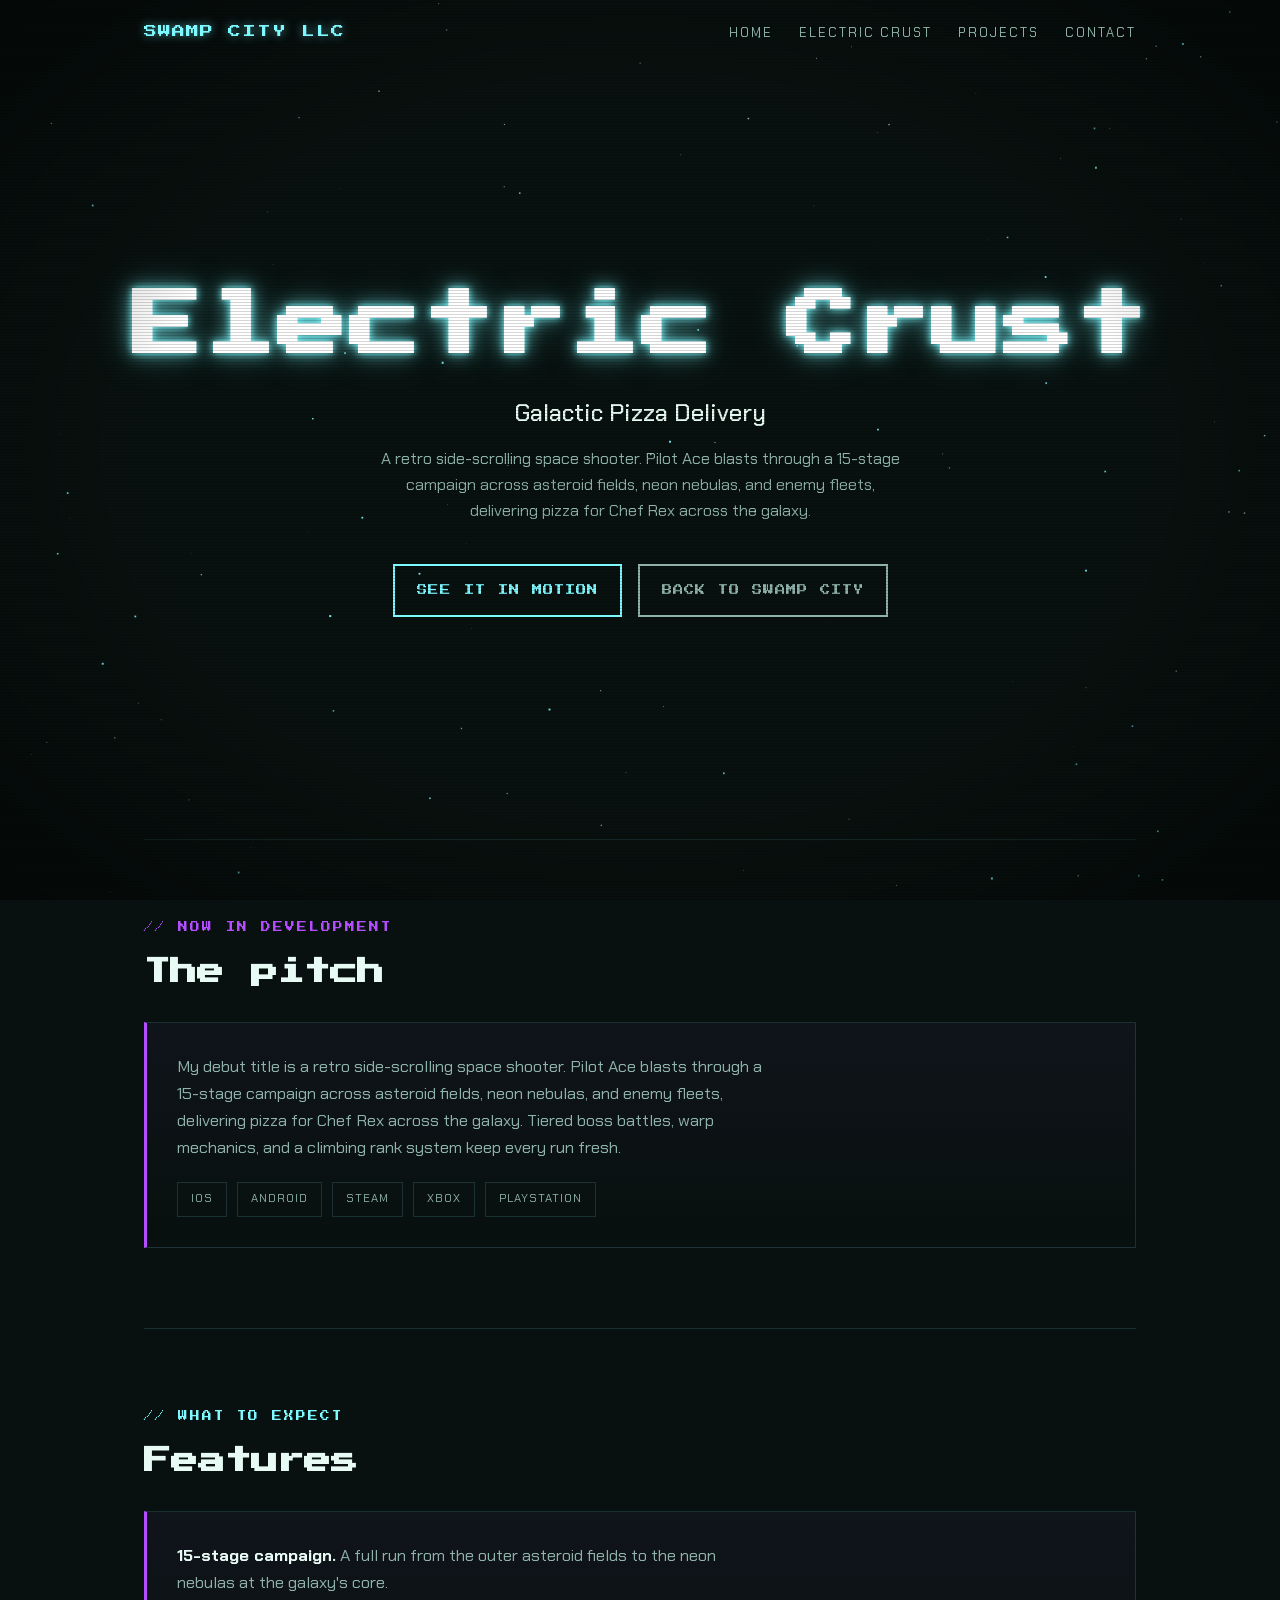
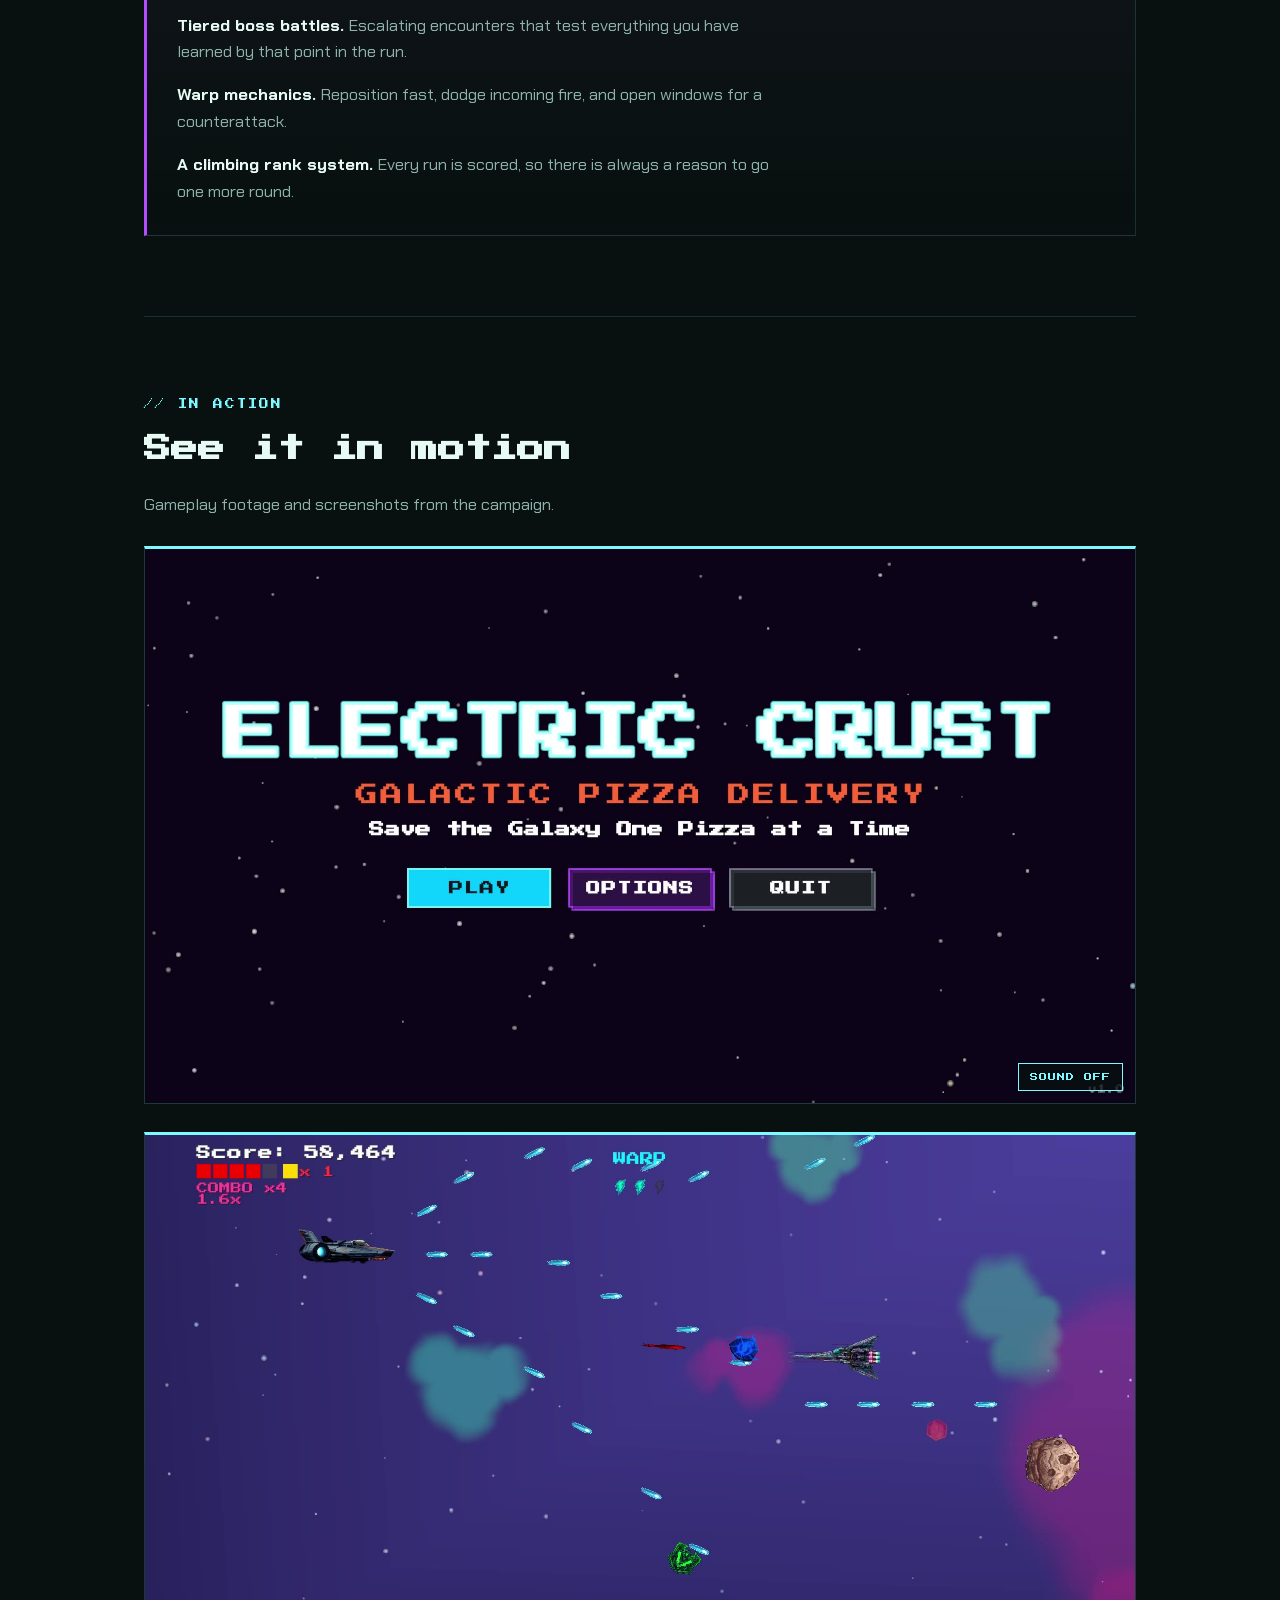
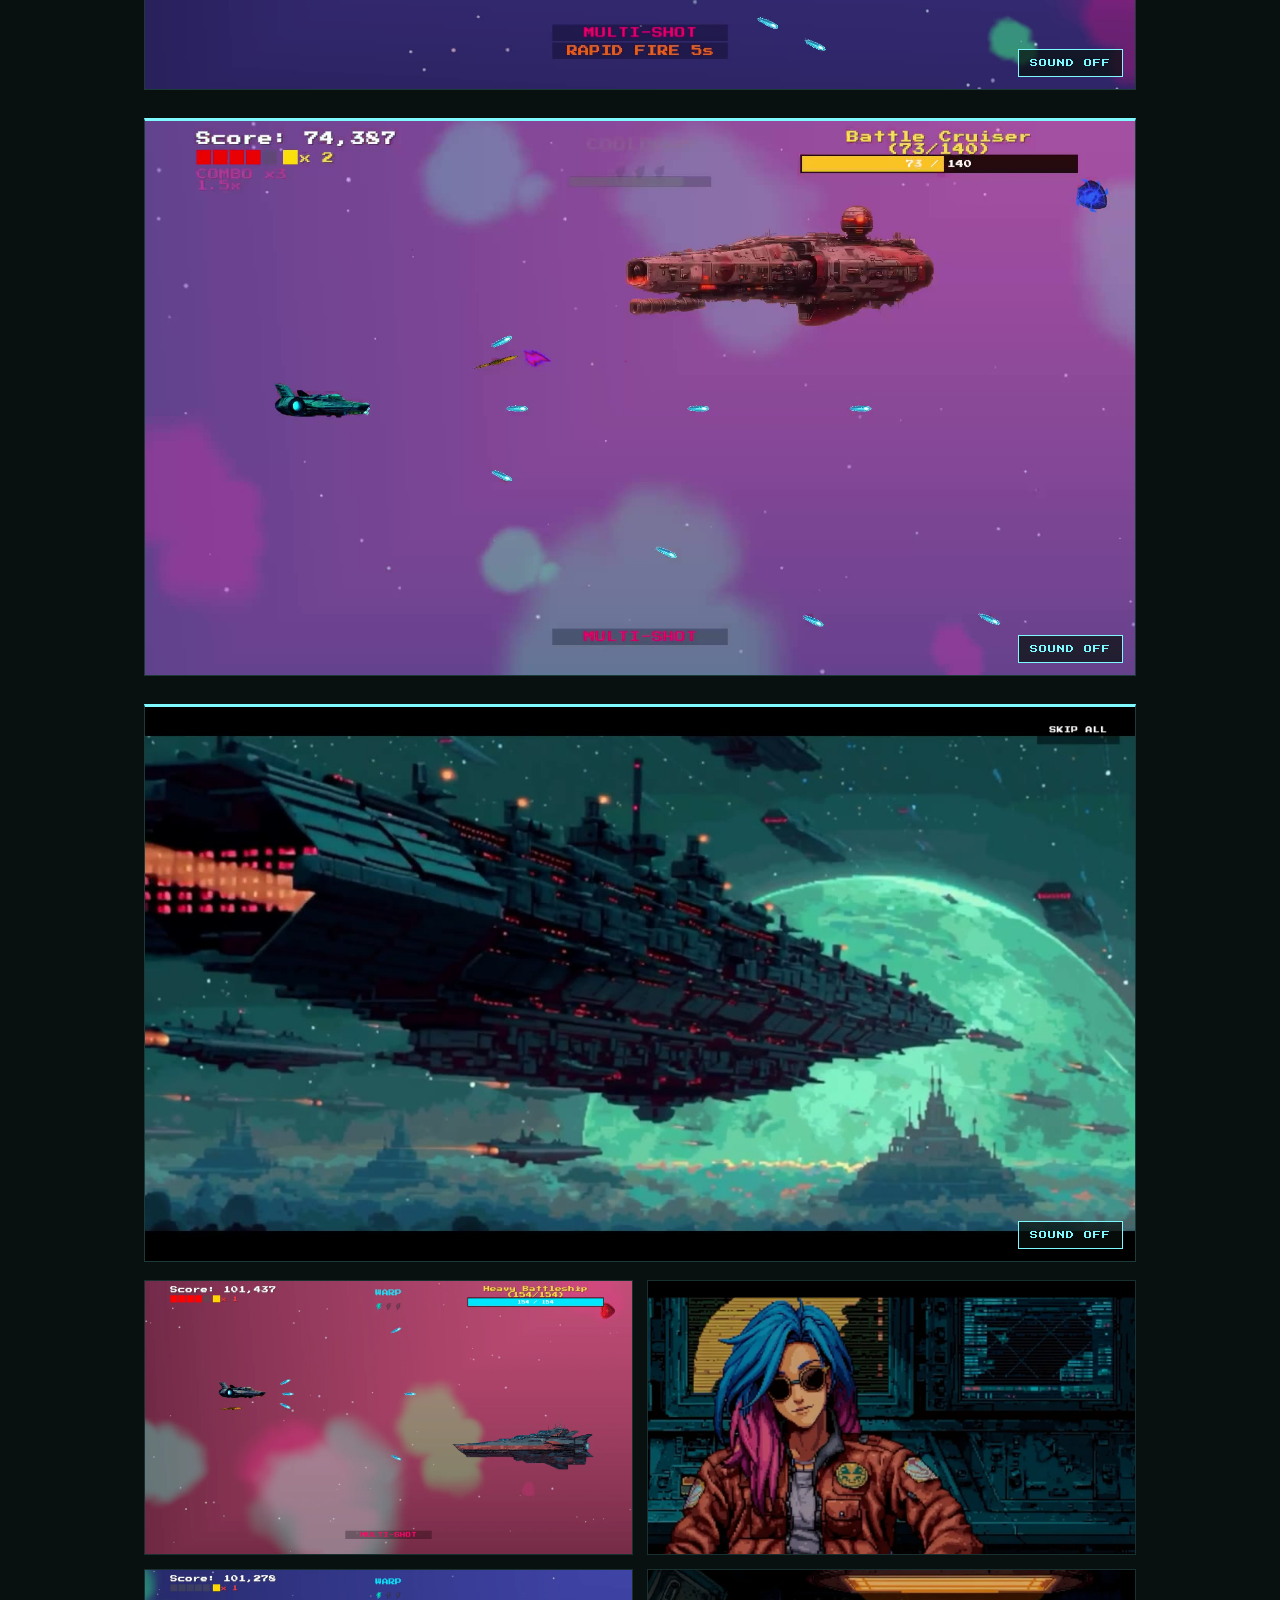
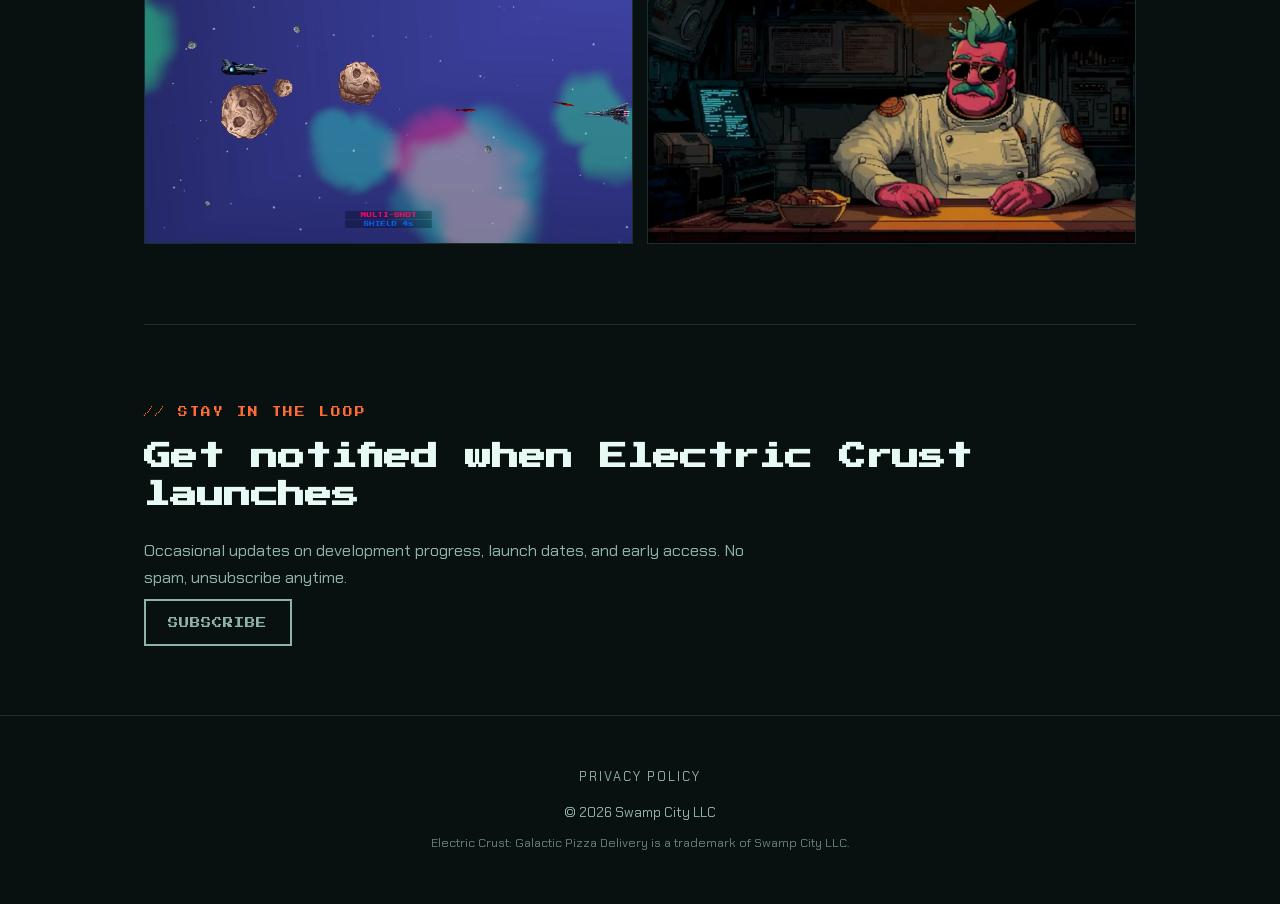
==== electric-crust/index.html @ 61b1f9a0 "Rename The Boom Bang, fix asset caching, and update Blood Moon status to in progress - Add Cache-Con" ====
<!DOCTYPE html>
<html lang="en">
<head>
  <meta charset="UTF-8" />
  <meta name="viewport" content="width=device-width, initial-scale=1" />

  <!-- Primary meta -->
  <title>Electric Crust: Galactic Pizza Delivery | Swamp City</title>
  <meta name="description" content="Electric Crust: Galactic Pizza Delivery is Swamp City's debut title, a retro side-scrolling space shooter where Pilot Ace delivers pizza for Chef Rex across a 15-stage galactic campaign. Coming to mobile, PC, and console." />
  <meta name="author" content="Swamp City LLC" />
  <meta name="theme-color" content="#0a1614" />
  <link rel="canonical" href="https://swampcityrecs.com/electric-crust/" />

  <!-- Open Graph -->
  <meta property="og:type" content="website" />
  <meta property="og:site_name" content="Swamp City" />
  <meta property="og:title" content="Electric Crust: Galactic Pizza Delivery" />
  <meta property="og:description" content="A retro side-scrolling space shooter. Pilot Ace delivers pizza for Chef Rex across a 15-stage galactic campaign, asteroid fields, neon nebulas, and enemy fleets." />
  <meta property="og:url" content="https://swampcityrecs.com/electric-crust/" />
  <meta property="og:locale" content="en_US" />
  <meta property="og:image" content="https://swampcityrecs.com/og-image.jpg" />
  <meta property="og:image:width" content="1200" />
  <meta property="og:image:height" content="630" />
  <meta property="og:image:alt" content="Electric Crust: Galactic Pizza Delivery key art" />

  <!-- Twitter -->
  <meta name="twitter:card" content="summary_large_image" />
  <meta name="twitter:title" content="Electric Crust: Galactic Pizza Delivery" />
  <meta name="twitter:description" content="A retro side-scrolling space shooter. Pilot Ace delivers pizza for Chef Rex across a 15-stage galactic campaign." />
  <meta name="twitter:image" content="https://swampcityrecs.com/og-image.jpg" />

  <link rel="stylesheet" href="/assets/style.css?v=2" />
</head>
<body>
  <canvas id="stars"></canvas>

  <nav>
    <a class="brand" href="/">SWAMP CITY LLC</a>
    <button id="menuBtn" class="menu-btn" type="button" aria-label="Menu" aria-expanded="false" aria-controls="navLinks">MENU</button>
    <div id="navLinks" class="nav-links">
      <a href="/">Home</a>
      <a href="/electric-crust/">Electric Crust</a>
      <a href="/projects/">Projects</a>
      <a href="/#contact">Contact</a>
    </div>
  </nav>

  <header class="hero">
    <h1 class="marquee">Electric Crust</h1>
    <p class="tagline">Galactic Pizza Delivery</p>
    <p class="sub">A retro side-scrolling space shooter. Pilot Ace blasts through a 15-stage campaign across asteroid fields, neon nebulas, and enemy fleets, delivering pizza for Chef Rex across the galaxy.</p>
    <div class="cta-row">
      <a class="btn" href="#media">See it in motion</a>
      <a class="btn ghost" href="/">Back to Swamp City</a>
    </div>
  </header>

  <main class="wrap">

    <section id="pitch" class="reveal">
      <p class="eyebrow purple">// Now in development</p>
      <h2>The pitch</h2>
      <div class="game">
        <p>My debut title is a retro side-scrolling space shooter. Pilot Ace blasts through a 15-stage campaign across asteroid fields, neon nebulas, and enemy fleets, delivering pizza for Chef Rex across the galaxy. Tiered boss battles, warp mechanics, and a climbing rank system keep every run fresh.</p>
        <div class="platforms">
          <span class="chip">iOS</span>
          <span class="chip">Android</span>
          <span class="chip">Steam</span>
          <span class="chip">Xbox</span>
          <span class="chip">PlayStation</span>
        </div>
      </div>
    </section>

    <section id="features" class="reveal">
      <p class="eyebrow cyan">// What to expect</p>
      <h2>Features</h2>
      <div class="game">
        <p><strong style="color:var(--ink)">15-stage campaign.</strong> A full run from the outer asteroid fields to the neon nebulas at the galaxy's core.</p>
        <p><strong style="color:var(--ink)">Tiered boss battles.</strong> Escalating encounters that test everything you have learned by that point in the run.</p>
        <p><strong style="color:var(--ink)">Warp mechanics.</strong> Reposition fast, dodge incoming fire, and open windows for a counterattack.</p>
        <p><strong style="color:var(--ink)">A climbing rank system.</strong> Every run is scored, so there is always a reason to go one more round.</p>
      </div>
    </section>

    <section id="media" class="reveal">
      <p class="eyebrow cyan">// In action</p>
      <h2>See it in motion</h2>
      <p>Gameplay footage and screenshots from the campaign.</p>

      <!-- FEATURED VIDEOS -->
      <div class="video-frame">
        <video class="reel" muted loop playsinline preload="none" poster="/media/MainMenu-poster.jpg">
          <source src="/media/MainMenu.mp4" type="video/mp4" />
        </video>
        <button class="sound-toggle" type="button" aria-label="Turn sound on">Sound off</button>
      </div>

      <div class="video-frame">
        <video class="reel" muted loop playsinline preload="none" poster="/media/gameplay-poster.jpg">
          <source src="/media/gameplay.mp4" type="video/mp4" />
        </video>
        <button class="sound-toggle" type="button" aria-label="Turn sound on">Sound off</button>
      </div>

      <div class="video-frame">
        <video class="reel" muted loop playsinline preload="none" poster="/media/BossBattle-poster.jpg">
          <source src="/media/BossBattle.mp4" type="video/mp4" />
        </video>
        <button class="sound-toggle" type="button" aria-label="Turn sound on">Sound off</button>
      </div>

      <div class="video-frame">
        <video class="reel" muted loop playsinline preload="none" poster="/media/BaddiesCinematic-poster.jpg">
          <source src="/media/BaddiesCinematic.mp4" type="video/mp4" />
        </video>
        <button class="sound-toggle" type="button" aria-label="Turn sound on">Sound off</button>
      </div>

      <!-- STILLS -->
      <div class="stills">
        <img src="/media/shot-1.webp" alt="Ace's fighter facing the Scout Destroyer boss, its health bar across the top, amid heart pickups in a magenta sector" loading="lazy" />
        <img src="/media/shot-2.webp" alt="Ace, the pilot, in the cockpit with blue-and-magenta hair and aviator shades" loading="lazy" />
        <img src="/media/shot-3.webp" alt="Mid-combat with a x5 combo, dodging enemy ships and grabbing heal pickups in a purple sector" loading="lazy" />
        <img src="/media/shot-4.webp" alt="Chef Rex in his galley in a chef's coat, with shades and a teal mohawk" loading="lazy" />
      </div>
    </section>

    <section id="notify" class="reveal">
      <p class="eyebrow orange">// Stay in the loop</p>
      <h2>Get notified when Electric Crust launches</h2>
      <p>Occasional updates on development progress, launch dates, and early access. No spam, unsubscribe anytime.</p>
      <p style="margin-top:18px"><a class="btn ghost" href="https://electriccrust.beehiiv.com" target="_blank" rel="noopener noreferrer" aria-label="Subscribe to the Electric Crust newsletter">Subscribe</a></p>
    </section>

  </main>

  <footer>
    <div><a class="foot-link" href="/privacy/" target="_blank" rel="noopener noreferrer">Privacy Policy</a></div>
    <div style="margin-top:14px">© 2026 Swamp City LLC</div>
    <div class="tm">Electric Crust: Galactic Pizza Delivery is a trademark of Swamp City LLC.</div>
  </footer>

  <script src="/assets/site.js?v=2"></script>
</body>
</html>
---- assets/style.css ----
/* Self-hosted fonts — no third-party CDN, no external requests.
       Press Start 2P & Chakra Petch are SIL Open Font License (self-hosting permitted). */
    @font-face {
      font-family: "Press Start 2P";
      font-style: normal; font-weight: 400; font-display: swap;
      src: url("/assets/fonts/press-start-2p-400.woff2") format("woff2");
    }
    @font-face {
      font-family: "Chakra Petch";
      font-style: normal; font-weight: 400; font-display: swap;
      src: url("/assets/fonts/chakra-petch-400.woff2") format("woff2");
    }
    @font-face {
      font-family: "Chakra Petch";
      font-style: normal; font-weight: 500; font-display: swap;
      src: url("/assets/fonts/chakra-petch-500.woff2") format("woff2");
    }
    @font-face {
      font-family: "Chakra Petch";
      font-style: normal; font-weight: 700; font-display: swap;
      src: url("/assets/fonts/chakra-petch-700.woff2") format("woff2");
    }

    :root {
      --bg:        #08110f;
      --bg-2:      #0c1a17;
      --ink:       #e7fbf4;
      --ink-dim:   #8fb3aa;
      --cyan:      #7df9ff; /* Tier 1 */
      --purple:    #b44dff; /* Tier 2 */
      --orange:    #ff6b35; /* Tier 3 */
      --line:      rgba(125, 249, 255, 0.14);
      --display:   "Press Start 2P", monospace;
      --body:      "Chakra Petch", system-ui, sans-serif;
    }

    * { box-sizing: border-box; margin: 0; padding: 0; }

    html { scroll-behavior: smooth; }

    body {
      font-family: var(--body);
      background: var(--bg);
      color: var(--ink);
      line-height: 1.6;
      overflow-x: hidden;
      position: relative;
    }

    /* Drifting starfield (space-shooter motion) */
    #stars { position: fixed; inset: 0; z-index: 0; pointer-events: none; }

    /* CRT scanlines + vignette overlay */
    body::after {
      content: "";
      position: fixed; inset: 0; z-index: 2; pointer-events: none;
      background:
        repeating-linear-gradient(0deg, rgba(0,0,0,0.16) 0 1px, transparent 1px 3px),
        radial-gradient(ellipse at center, transparent 55%, rgba(0,0,0,0.55) 100%);
      mix-blend-mode: multiply;
    }

    .wrap { position: relative; z-index: 1; max-width: 1040px; margin: 0 auto; padding: 0 24px; }

    /* ---------- NAV ---------- */
    nav {
      position: relative; z-index: 3;
      display: flex; justify-content: space-between; align-items: center;
      padding: 22px 24px; max-width: 1040px; margin: 0 auto;
    }
    .brand {
      font-family: var(--display); font-size: 13px; letter-spacing: 1px;
      color: var(--cyan); text-decoration: none;
      text-shadow: 0 0 10px rgba(125,249,255,0.6);
    }
    .nav-links { display: flex; gap: 26px; }
    .nav-links a {
      color: var(--ink-dim); text-decoration: none; font-size: 0.82rem;
      text-transform: uppercase; letter-spacing: 2px; transition: color .2s;
    }
    .nav-links a:hover { color: var(--cyan); }

    /* ---------- MOBILE MENU ---------- */
    .menu-btn {
      display: none;
      background: transparent; border: 1px solid var(--line); color: var(--ink);
      font-family: var(--display); font-size: 0.62rem; letter-spacing: 1px;
      padding: 9px 13px; cursor: pointer; text-transform: uppercase;
    }
    .menu-btn:hover { border-color: var(--cyan); color: var(--cyan); }
    @media (max-width: 640px) {
      .menu-btn { display: inline-block; }
      .nav-links {
        display: none; position: absolute; right: 24px; top: 66px; z-index: 20;
        flex-direction: column; gap: 0; min-width: 190px;
        background: var(--bg-2); border: 1px solid var(--line);
        box-shadow: 0 14px 34px rgba(0,0,0,0.45); padding: 8px;
      }
      .nav-links.open { display: flex; }
      .nav-links a { padding: 12px 10px; }
      .nav-links a + a { border-top: 1px solid var(--line); }
    }

    /* ---------- HERO ---------- */
    header.hero {
      min-height: 86vh; display: flex; flex-direction: column;
      justify-content: center; align-items: center; text-align: center;
      padding: 60px 24px;
    }
    .marquee {
      font-family: var(--display);
      font-size: clamp(1.6rem, 7vw, 4.4rem);
      line-height: 1.15; letter-spacing: 2px; color: #fff;
      text-shadow:
        0 0 7px var(--cyan), 0 0 18px rgba(125,249,255,0.7),
        0 0 38px rgba(125,249,255,0.35);
      animation: flicker 6s infinite;
    }
    @keyframes flicker {
      0%, 92%, 100% { opacity: 1; }
      93% { opacity: .72; } 94% { opacity: 1; } 96% { opacity: .85; }
    }
    .tagline {
      margin-top: 26px; font-size: clamp(1rem, 2.4vw, 1.5rem);
      color: var(--ink); max-width: 34ch; font-weight: 500;
    }
    .sub {
      margin-top: 14px; color: var(--ink-dim); max-width: 52ch;
      font-size: 1.02rem;
    }
    .cta-row { margin-top: 40px; display: flex; gap: 16px; flex-wrap: wrap; justify-content: center; }
    .btn {
      font-family: var(--display); font-size: 0.66rem; letter-spacing: 1px;
      padding: 16px 22px; text-decoration: none; text-transform: uppercase;
      border: 2px solid var(--cyan); color: var(--cyan); background: transparent;
      transition: all .2s; box-shadow: inset 0 0 0 rgba(125,249,255,0);
    }
    .btn:hover { background: var(--cyan); color: var(--bg); box-shadow: 0 0 24px rgba(125,249,255,0.55); }
    .btn.ghost { border-color: var(--ink-dim); color: var(--ink-dim); }
    .btn.ghost:hover { border-color: var(--ink); color: var(--ink); background: transparent; box-shadow: none; }

    /* ---------- SECTIONS ---------- */
    section { padding: 80px 0; border-top: 1px solid var(--line); }
    .eyebrow {
      font-family: var(--display); font-size: 0.62rem; letter-spacing: 2px;
      text-transform: uppercase; margin-bottom: 18px;
    }
    .eyebrow.cyan   { color: var(--cyan); }
    .eyebrow.purple { color: var(--purple); }
    .eyebrow.orange { color: var(--orange); }
    h2 { font-family: var(--display); font-size: clamp(1.1rem, 3.2vw, 1.7rem); line-height: 1.4; margin-bottom: 22px; }
    section p { color: var(--ink-dim); max-width: 60ch; font-size: 1.05rem; }
    section p + p { margin-top: 16px; }

    .game {
      margin-top: 30px; padding: 30px; border: 1px solid var(--line);
      border-left: 3px solid var(--purple);
      background: linear-gradient(180deg, rgba(180,77,255,0.05), transparent);
    }
    .platforms { margin-top: 22px; display: flex; gap: 10px; flex-wrap: wrap; }
    .chip {
      font-size: 0.72rem; letter-spacing: 1px; text-transform: uppercase;
      padding: 7px 13px; border: 1px solid var(--line); color: var(--ink-dim);
    }

    /* ---------- MEDIA / IN ACTION ---------- */
    .video-frame {
      margin-top: 28px; position: relative; aspect-ratio: 16 / 9;
      border: 1px solid var(--line); border-top: 3px solid var(--cyan);
      background: var(--bg-2); overflow: hidden;
    }
    .video-frame video, .video-frame iframe { width: 100%; height: 100%; display: block; border: 0; object-fit: cover; }
    .sound-toggle {
      position: absolute; bottom: 12px; right: 12px; z-index: 3;
      font-family: var(--display); font-size: 0.5rem; letter-spacing: 1px;
      text-transform: uppercase; padding: 9px 11px; cursor: pointer;
      color: var(--cyan); background: rgba(8,17,15,0.72); border: 1px solid var(--cyan);
      transition: background .15s, color .15s, border-color .15s;
    }
    .sound-toggle:hover { background: var(--cyan); color: var(--bg); }
    .sound-toggle.on { color: var(--orange); border-color: var(--orange); }
    .sound-toggle.on:hover { background: var(--orange); color: var(--bg); }

    .stills {
      margin-top: 18px; display: grid; gap: 14px;
      grid-template-columns: repeat(2, 1fr);
    }
    @media (max-width: 640px) { .stills { grid-template-columns: 1fr; } }
    .stills img {
      width: 100%; aspect-ratio: 16 / 9; object-fit: cover; display: block;
      border: 1px solid var(--line);
    }

    /* Placeholder tile shown until real media is dropped in */
    .placeholder {
      display: flex; align-items: center; justify-content: center; text-align: center;
      width: 100%; height: 100%; aspect-ratio: 16 / 9;
      color: var(--ink-dim); font-family: var(--display); font-size: 0.6rem;
      letter-spacing: 1px; line-height: 1.8; padding: 16px;
      background:
        repeating-linear-gradient(45deg, rgba(125,249,255,0.04) 0 12px, transparent 12px 24px);
      border: 1px dashed var(--line);
    }

    /* ---------- CONTACT ---------- */
    .contact-grid { display: grid; grid-template-columns: 1fr 1fr; gap: 30px; margin-top: 24px; }
    @media (max-width: 640px) { .contact-grid { grid-template-columns: 1fr; } }
    .mail {
      font-family: var(--display); font-size: 0.8rem; color: var(--orange);
      text-decoration: none; text-shadow: 0 0 12px rgba(255,107,53,0.5);
      word-break: break-all;
    }
    .mail:hover { text-decoration: underline; }

    /* ---------- FOOTER ---------- */
    footer {
      padding: 50px 24px; text-align: center; border-top: 1px solid var(--line);
      color: var(--ink-dim); font-size: 0.85rem;
    }
    footer .tm { margin-top: 10px; font-size: 0.78rem; opacity: 0.7; }
    .foot-link {
      color: var(--ink-dim); text-decoration: none;
      text-transform: uppercase; letter-spacing: 2px; font-size: 0.8rem;
      transition: color .2s;
    }
    .foot-link:hover { color: var(--cyan); }

    /* ---------- reveal on scroll ---------- */
    .reveal { opacity: 0; transform: translateY(24px); transition: opacity .7s, transform .7s; }
    .reveal.in { opacity: 1; transform: none; }
    @media (prefers-reduced-motion: reduce) {
      .reveal { opacity: 1; transform: none; transition: none; }
      .marquee { animation: none; }
      #stars { display: none; }
      html { scroll-behavior: auto; }
    }
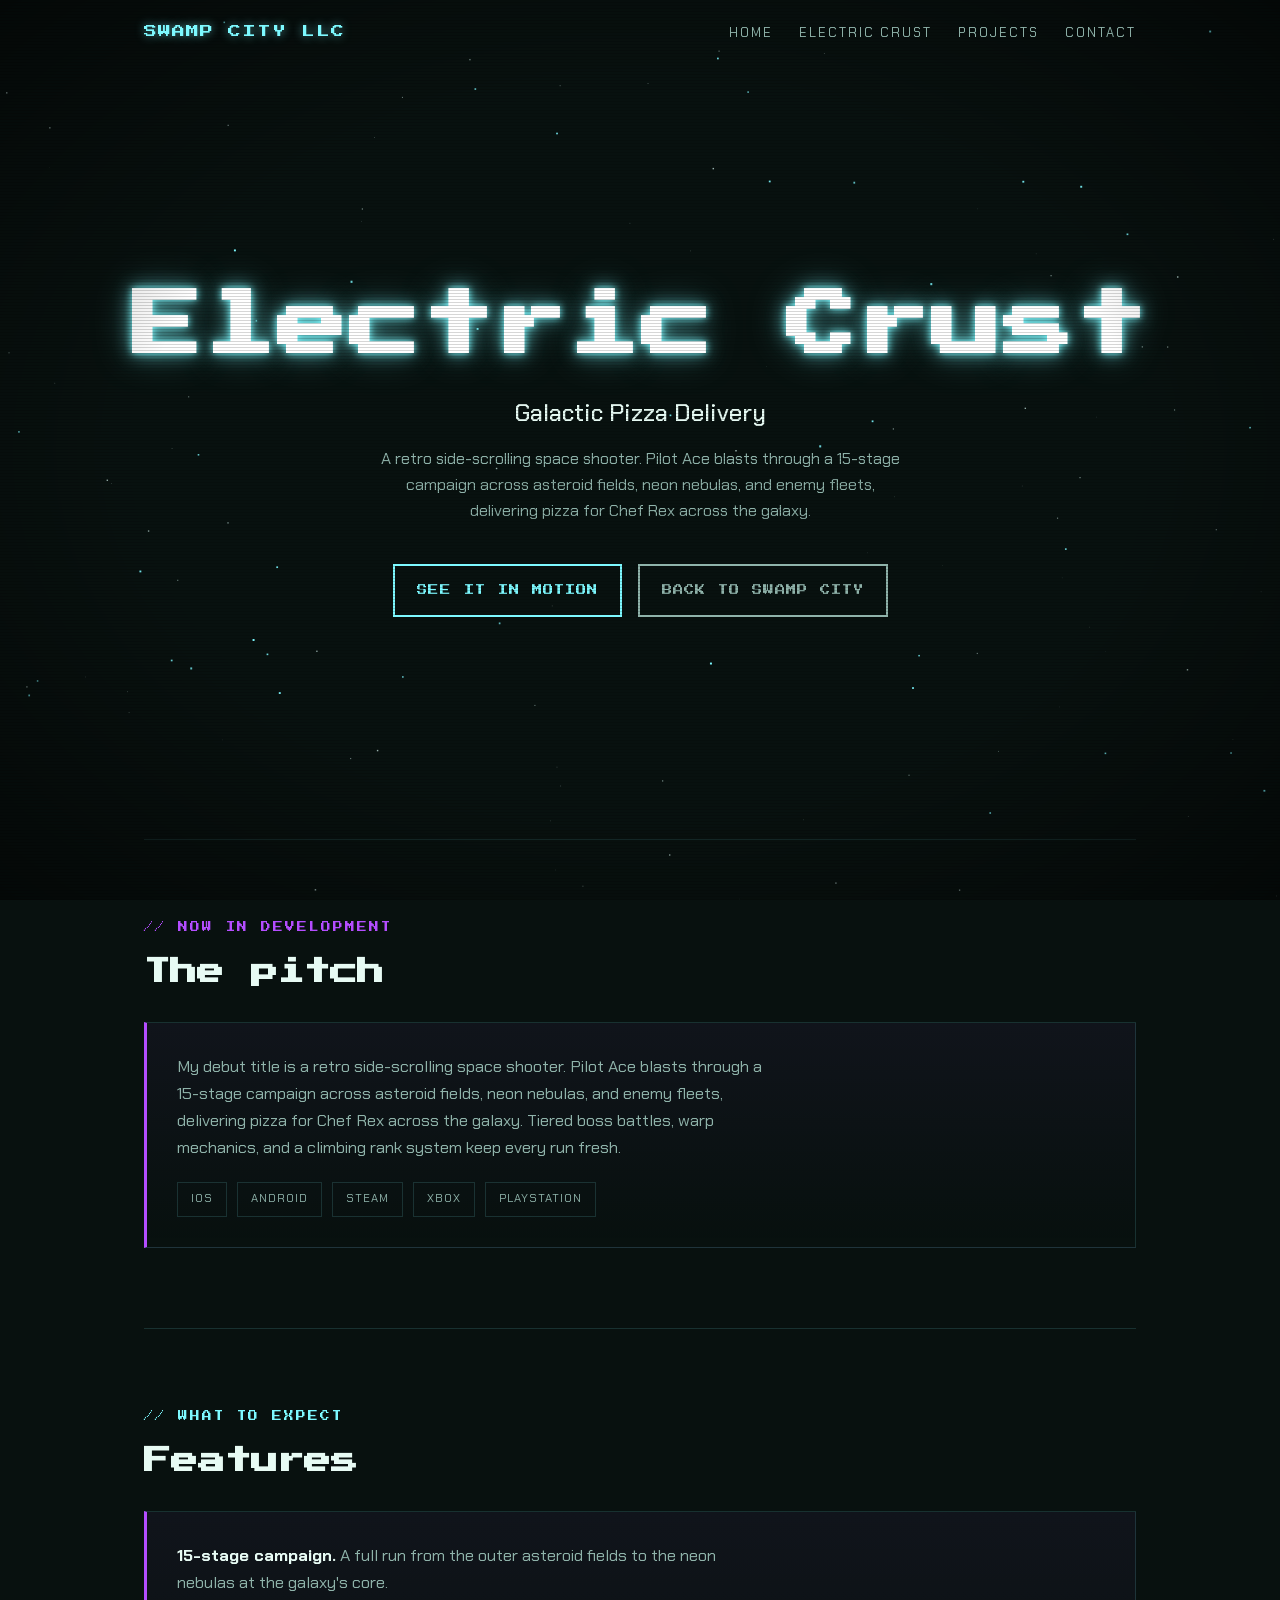
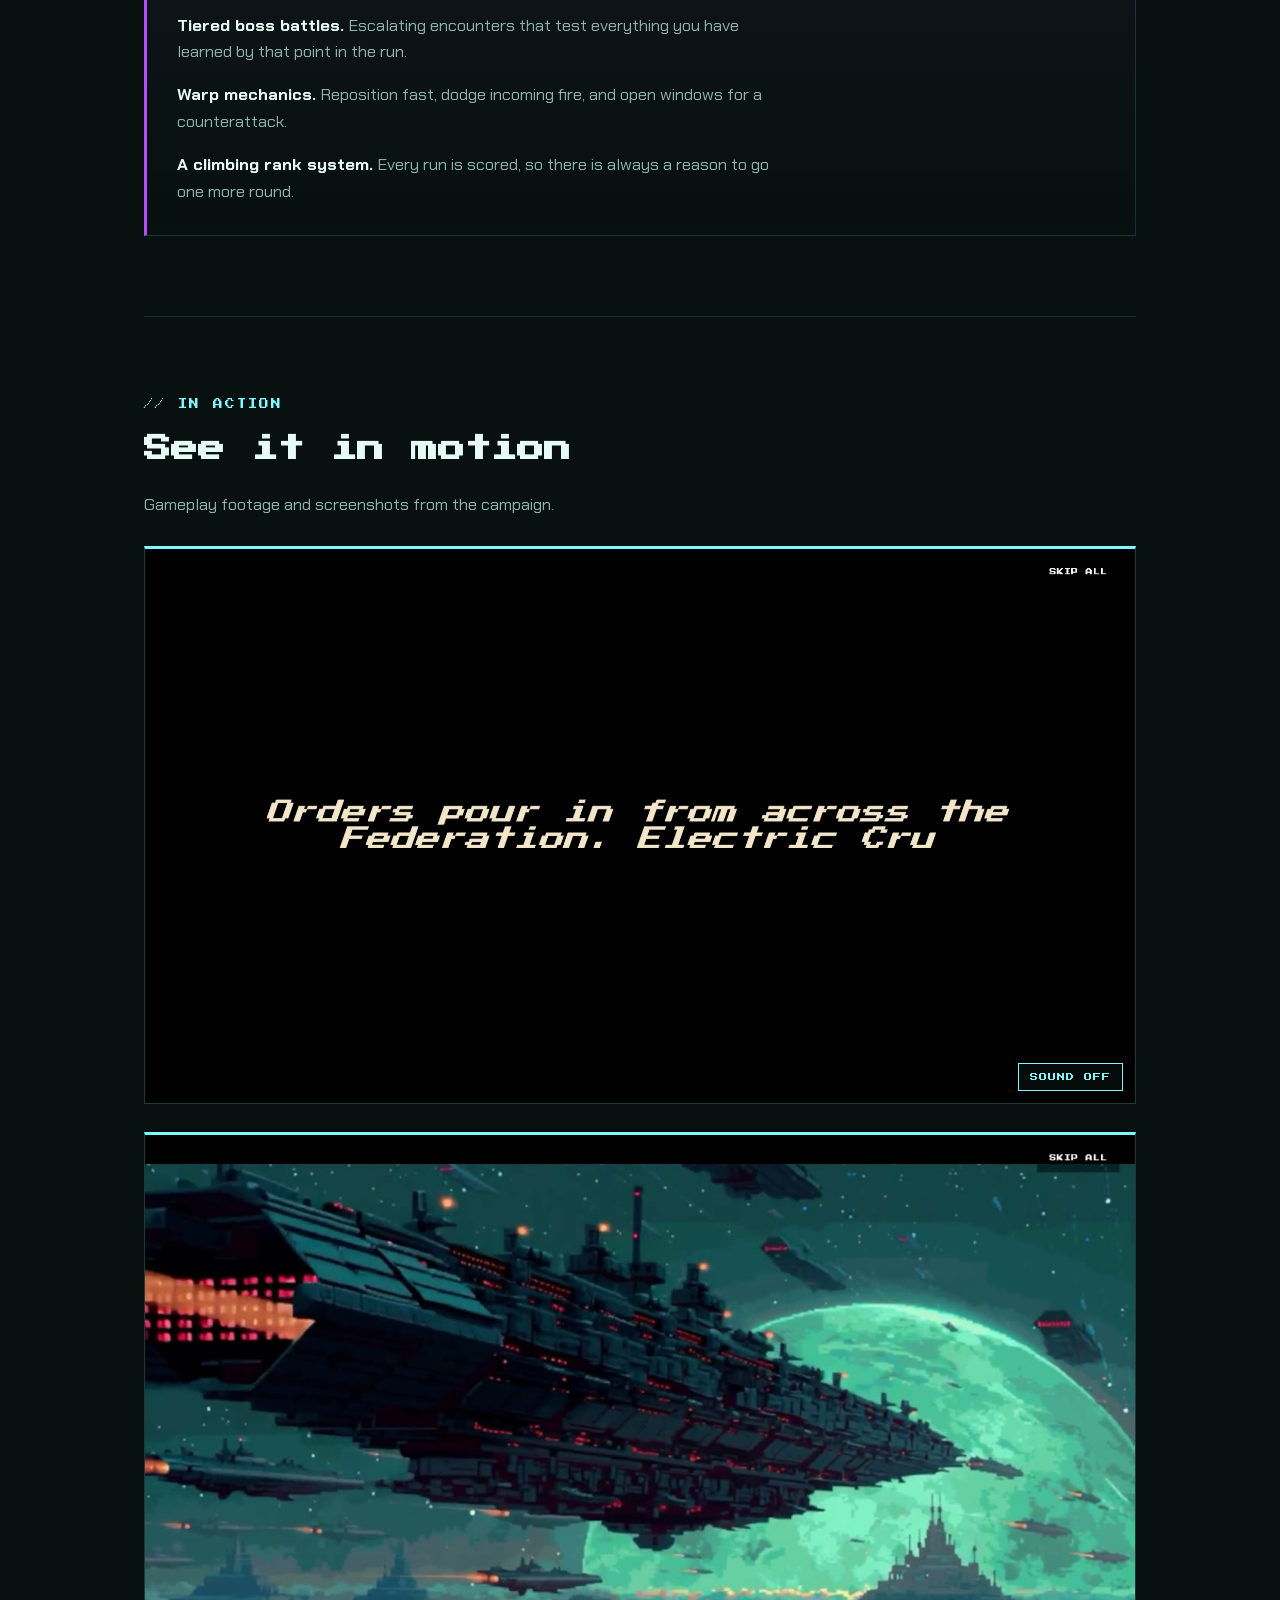
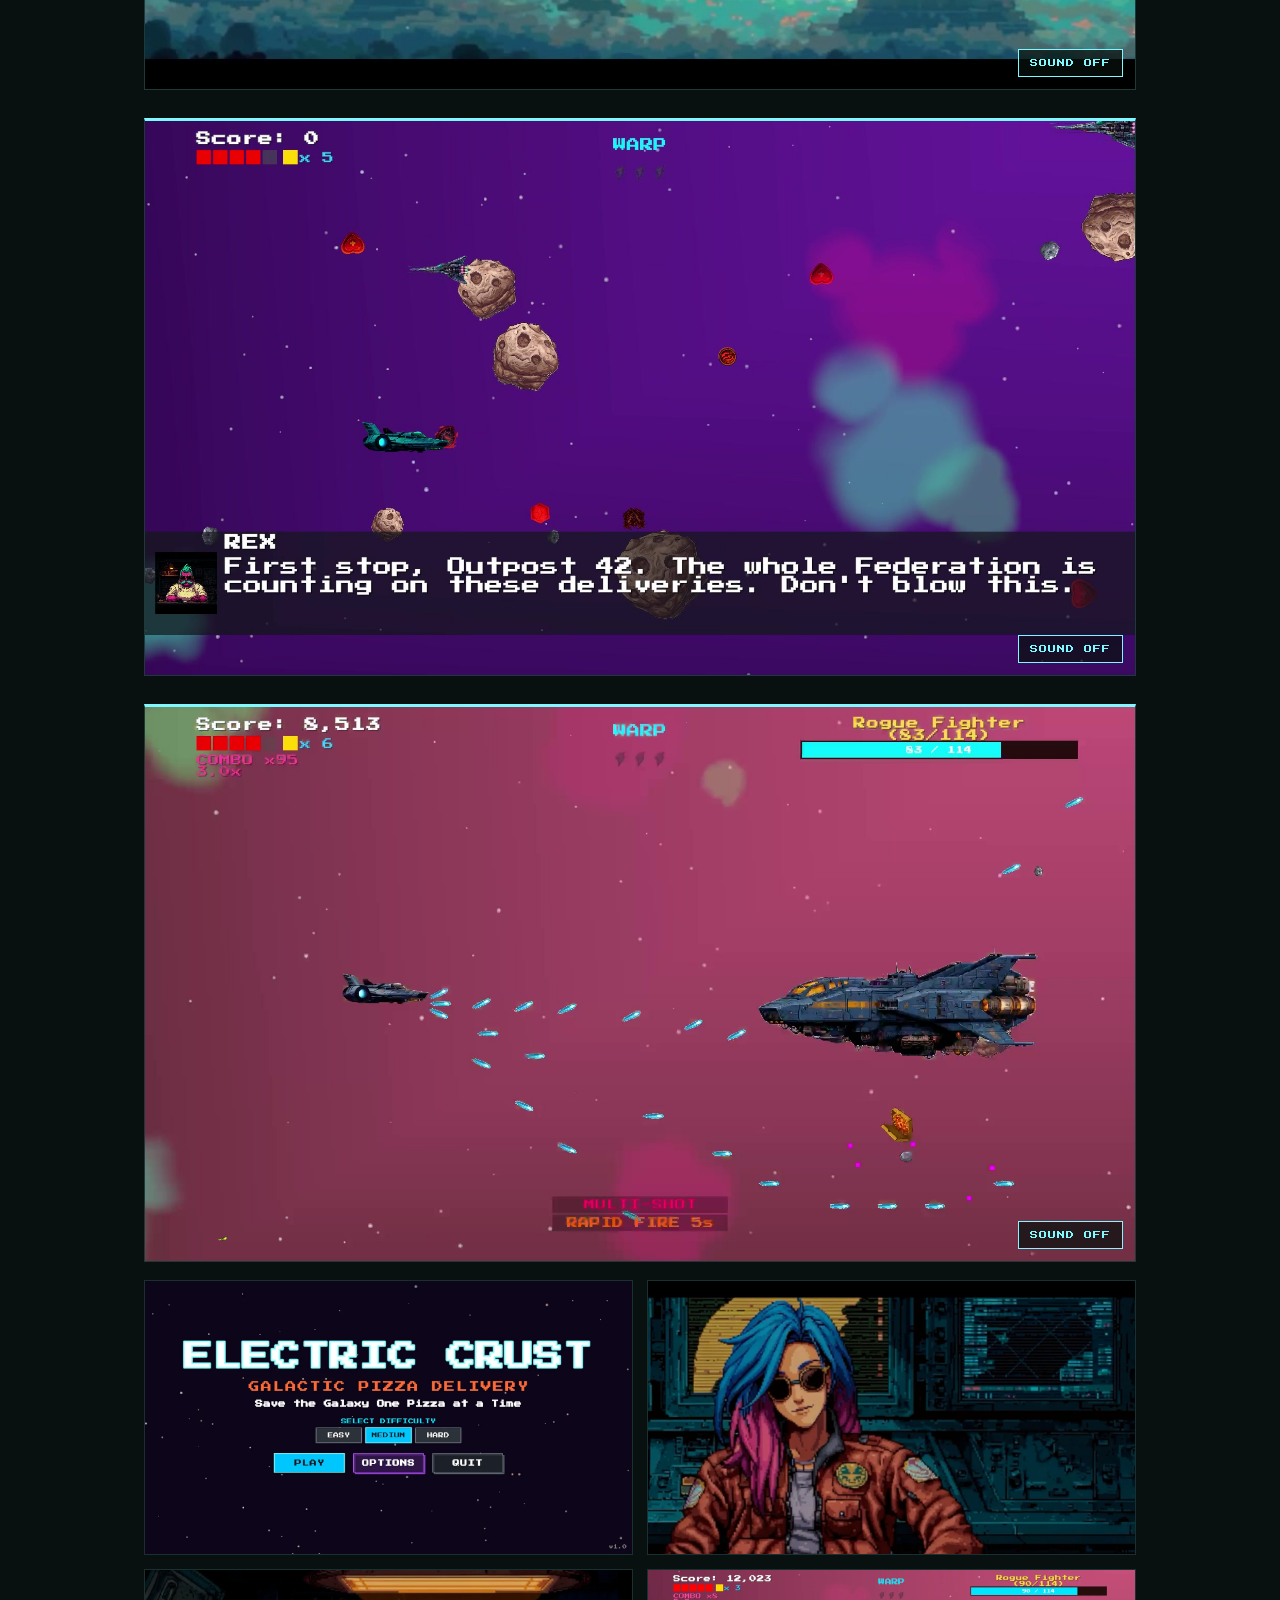
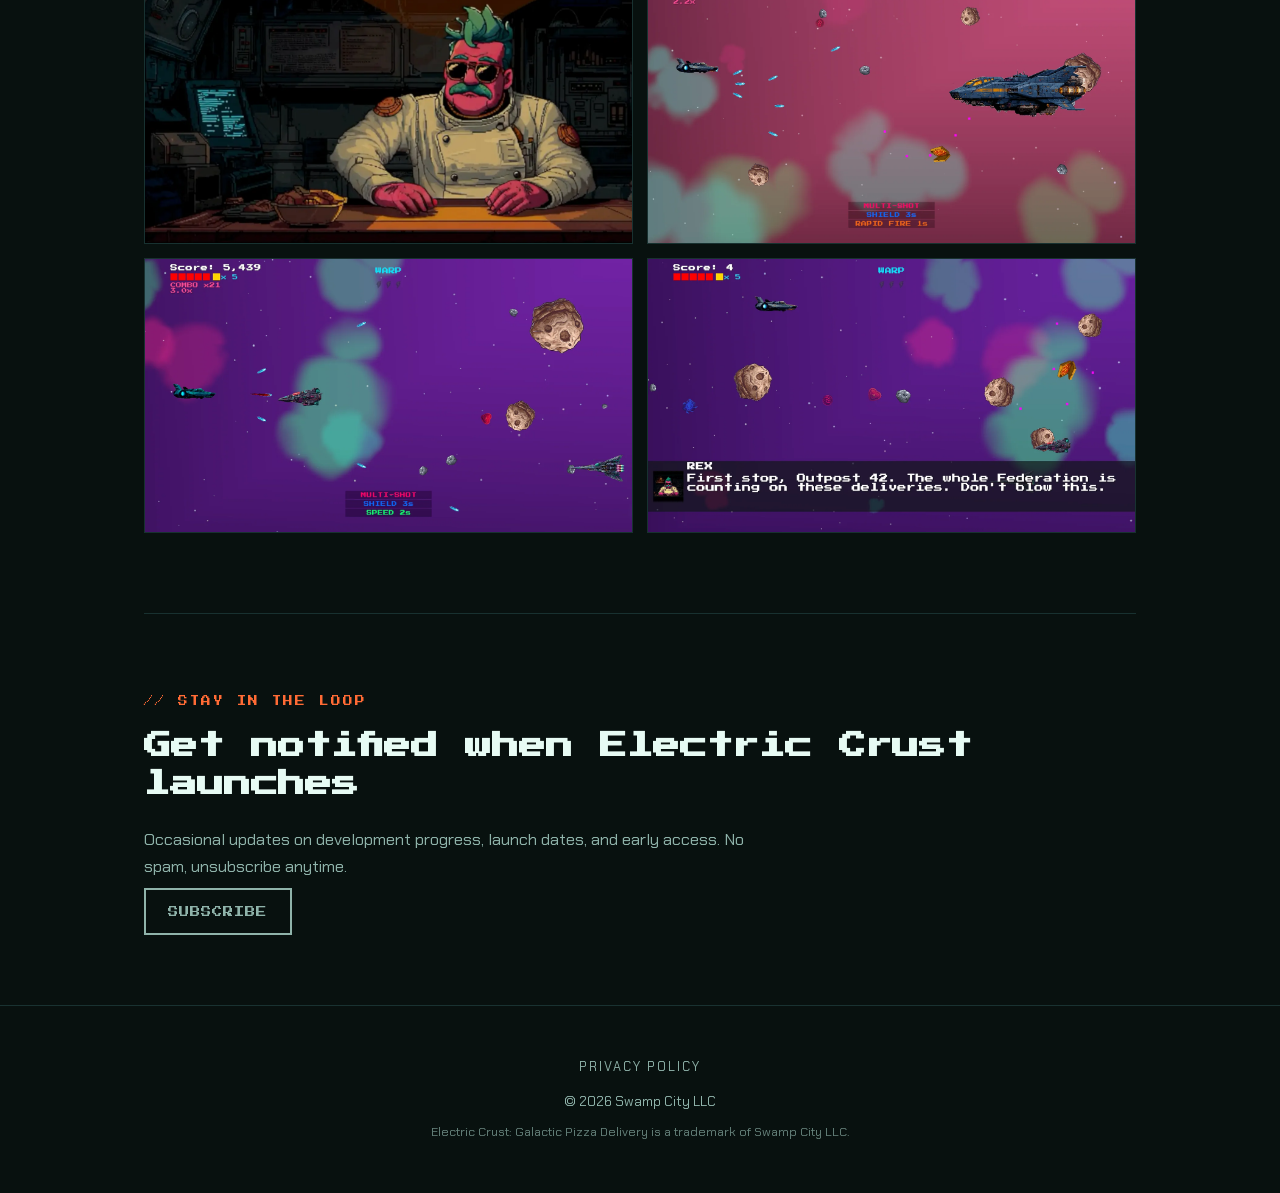
==== commit 9cc1fe35: "Update gameplay media, reorder video/screenshot sections, relocate Chef Rex photo to position 3 Co-A" ====
--- a/electric-crust/index.html
+++ b/electric-crust/index.html
@@ -97,6 +97,13 @@
       </div>
 
       <div class="video-frame">
+        <video class="reel" muted loop playsinline preload="none" poster="/media/BaddiesCinematic-poster.jpg">
+          <source src="/media/BaddiesCinematic.mp4" type="video/mp4" />
+        </video>
+        <button class="sound-toggle" type="button" aria-label="Turn sound on">Sound off</button>
+      </div>
+
+      <div class="video-frame">
         <video class="reel" muted loop playsinline preload="none" poster="/media/gameplay-poster.jpg">
           <source src="/media/gameplay.mp4" type="video/mp4" />
         </video>
@@ -110,19 +117,14 @@
         <button class="sound-toggle" type="button" aria-label="Turn sound on">Sound off</button>
       </div>
 
-      <div class="video-frame">
-        <video class="reel" muted loop playsinline preload="none" poster="/media/BaddiesCinematic-poster.jpg">
-          <source src="/media/BaddiesCinematic.mp4" type="video/mp4" />
-        </video>
-        <button class="sound-toggle" type="button" aria-label="Turn sound on">Sound off</button>
-      </div>
-
       <!-- STILLS -->
       <div class="stills">
-        <img src="/media/shot-1.webp" alt="Ace's fighter facing the Scout Destroyer boss, its health bar across the top, amid heart pickups in a magenta sector" loading="lazy" />
+        <img src="/media/shot-1.webp" alt="Main menu with difficulty selection, Easy, Medium, and Hard" loading="lazy" />
         <img src="/media/shot-2.webp" alt="Ace, the pilot, in the cockpit with blue-and-magenta hair and aviator shades" loading="lazy" />
-        <img src="/media/shot-3.webp" alt="Mid-combat with a x5 combo, dodging enemy ships and grabbing heal pickups in a purple sector" loading="lazy" />
-        <img src="/media/shot-4.webp" alt="Chef Rex in his galley in a chef's coat, with shades and a teal mohawk" loading="lazy" />
+        <img src="/media/shot-3.webp" alt="Chef Rex in his galley in a chef's coat, with shades and a teal mohawk" loading="lazy" />
+        <img src="/media/shot-4.webp" alt="Ace's fighter facing the Rogue Fighter mid boss battle, health bar across the top" loading="lazy" />
+        <img src="/media/shot-5.webp" alt="Early gameplay dodging asteroids and enemy fire in the opening stage" loading="lazy" />
+        <img src="/media/shot-6.webp" alt="Ace at the start of a run, ship steady before the action picks up" loading="lazy" />
       </div>
     </section>
 
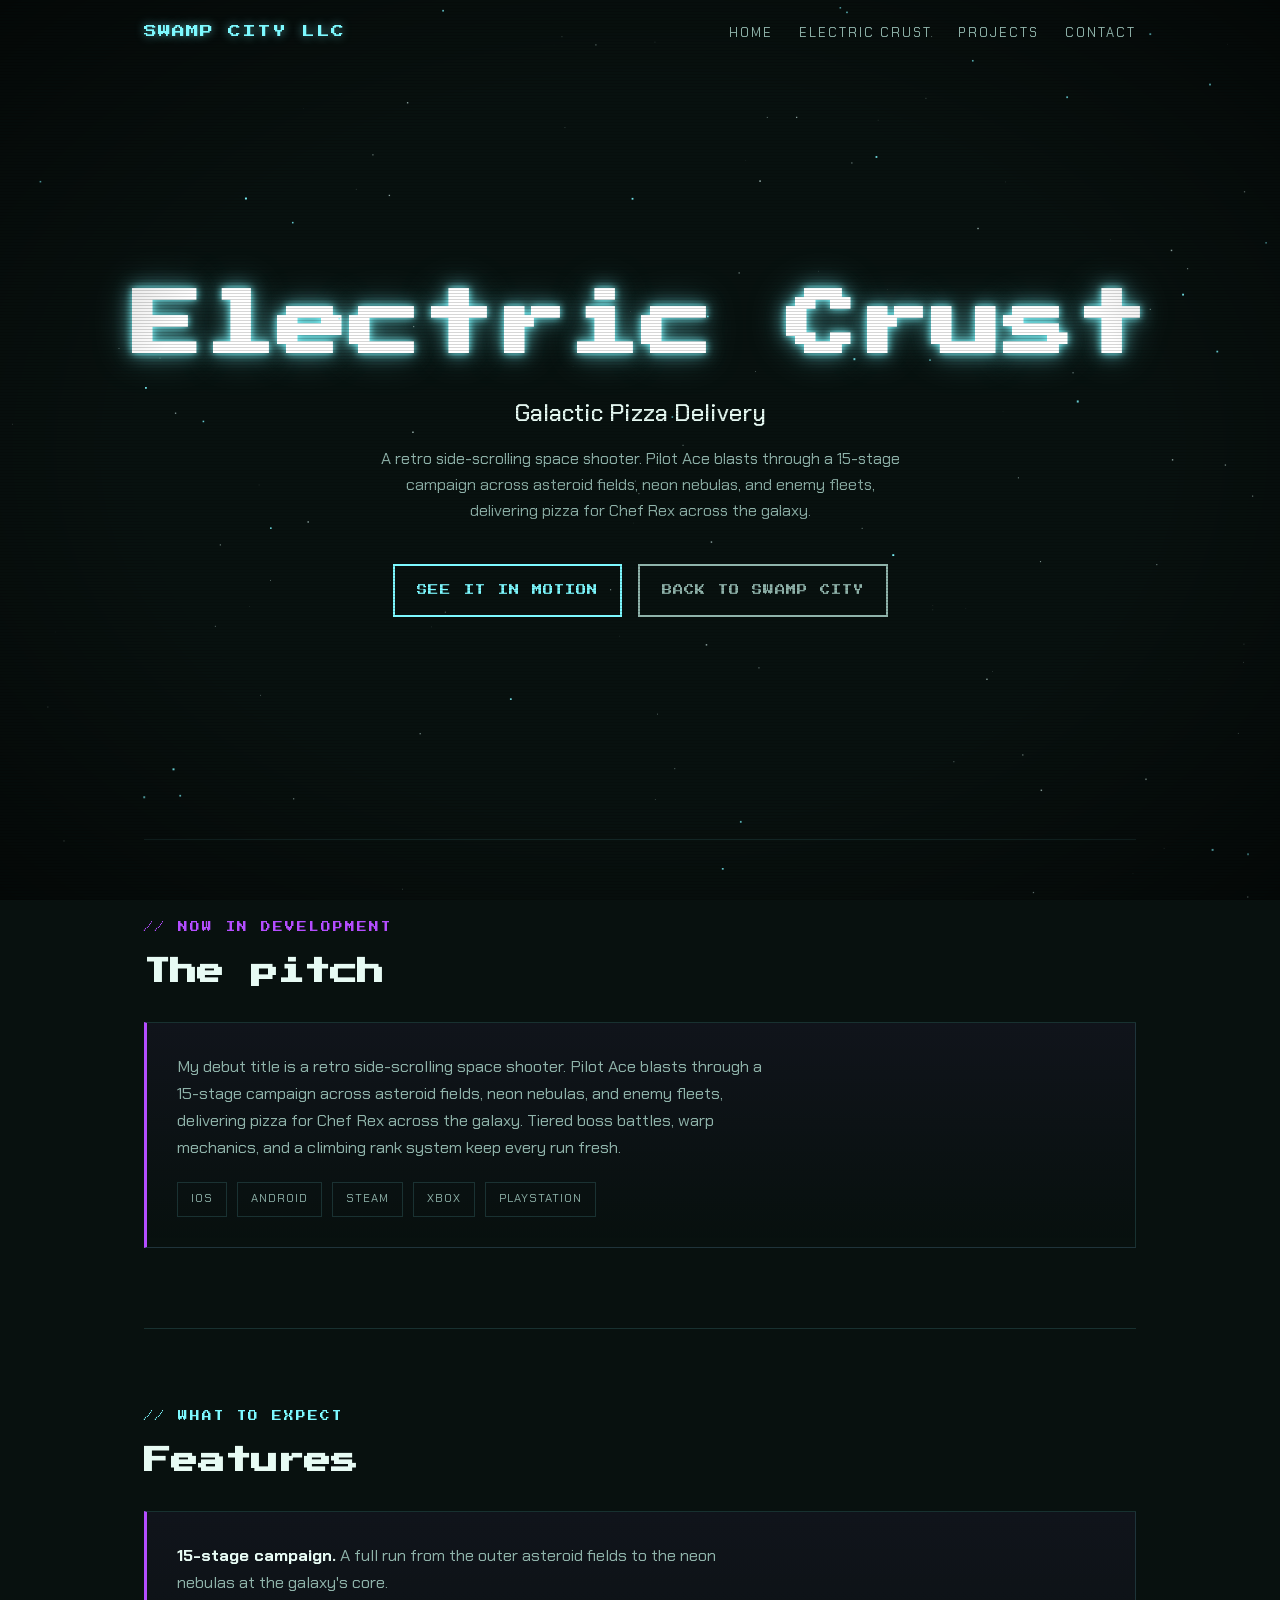
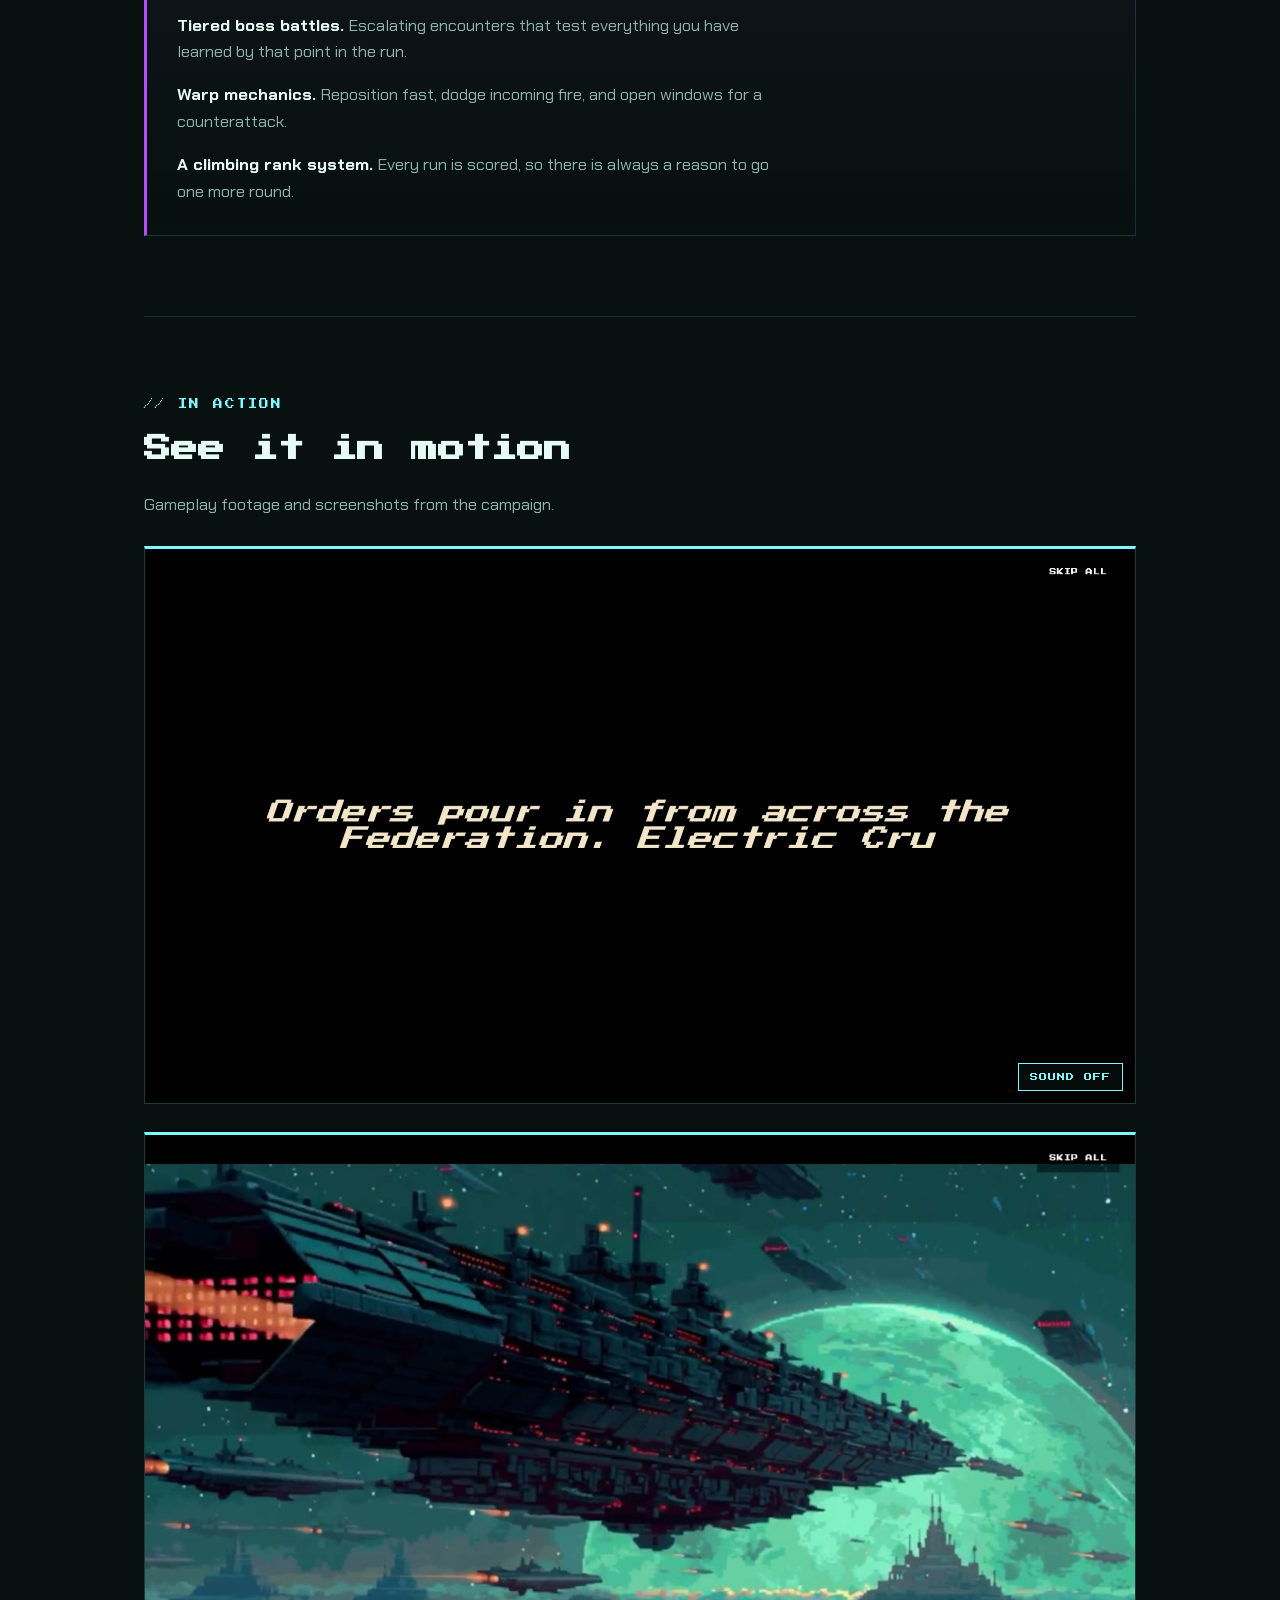
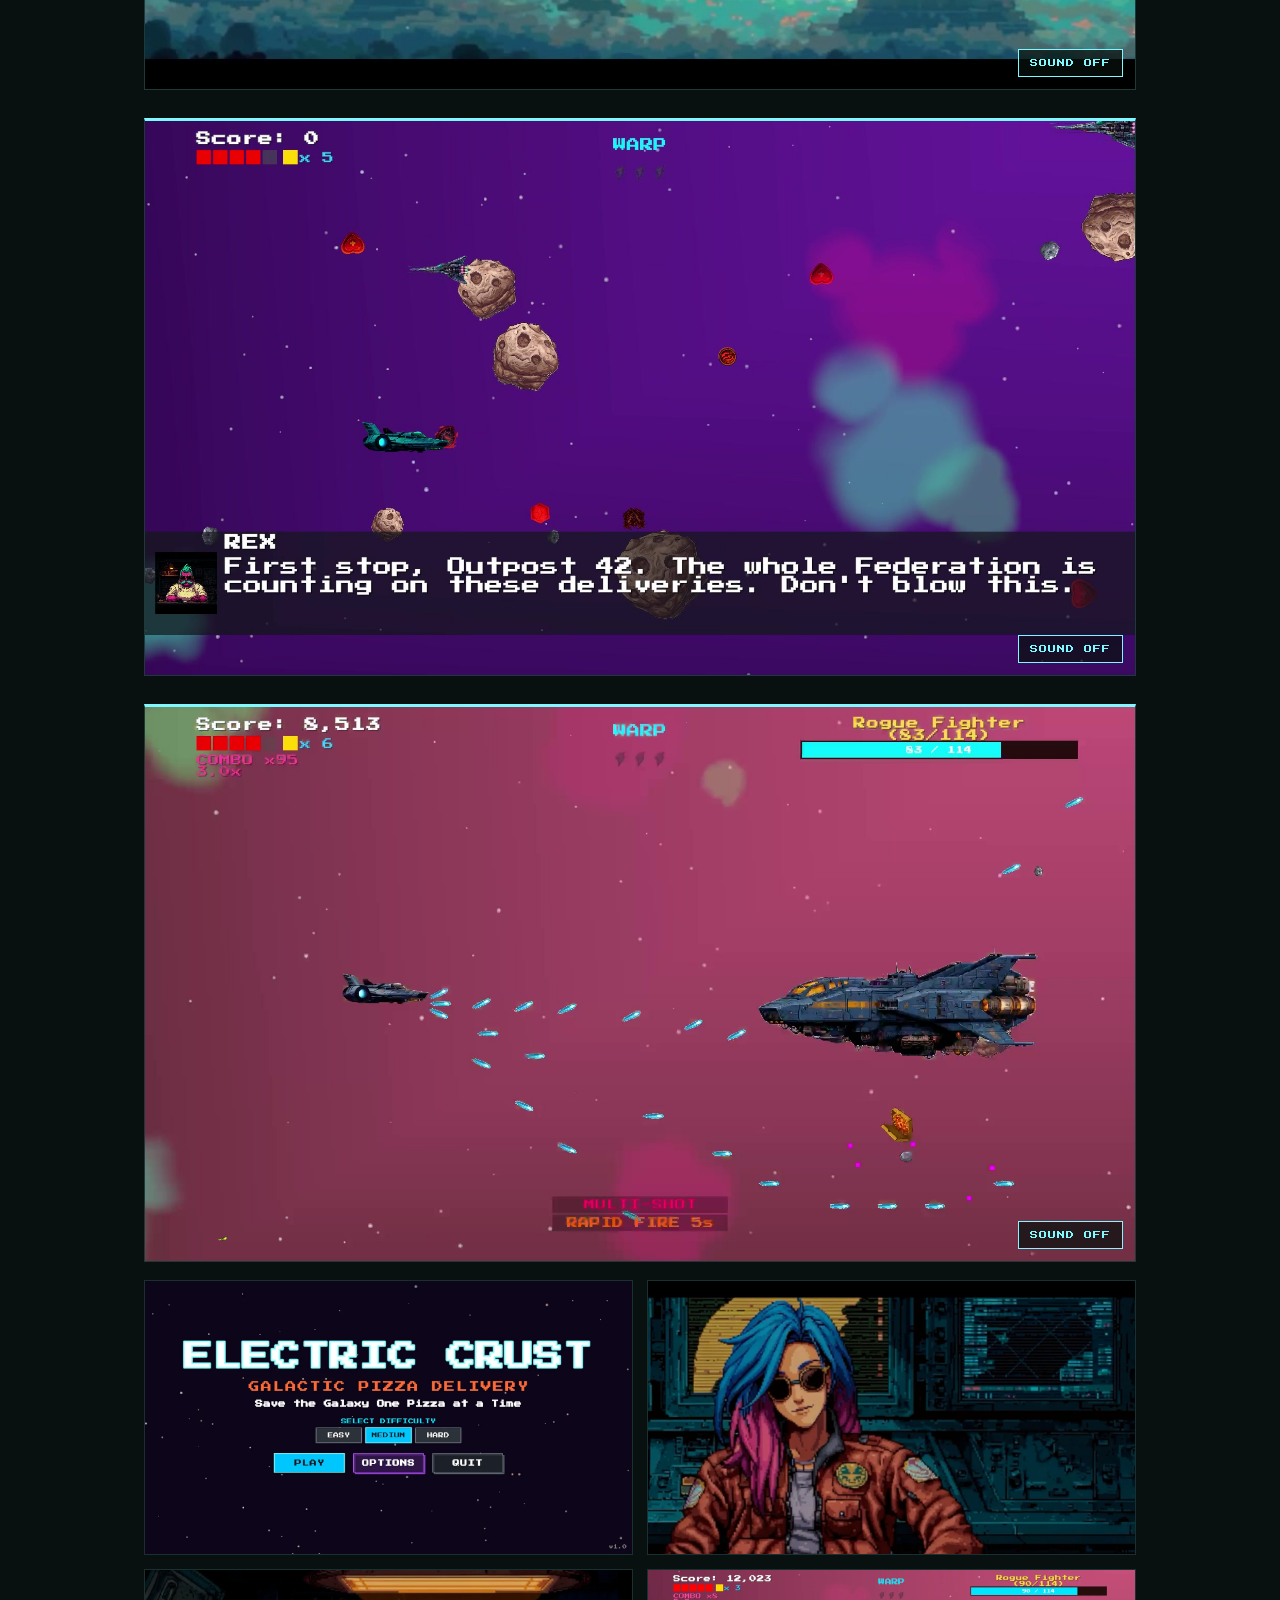
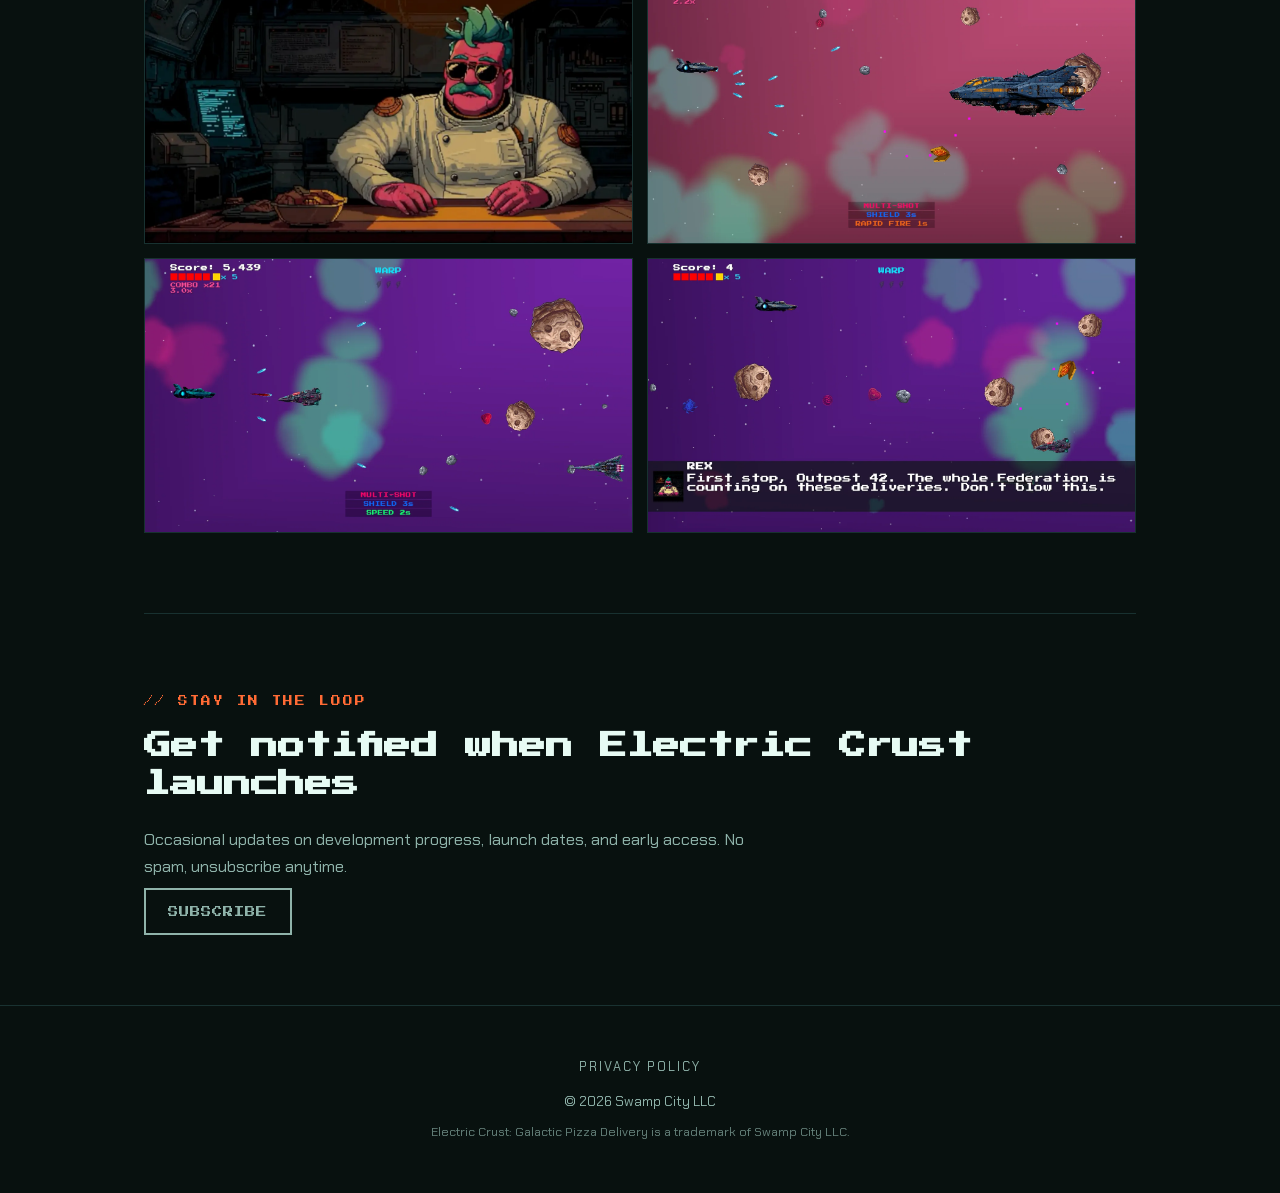
==== commit 9725764a: "Add live launch countdown to home and press pages" ====
--- a/electric-crust/index.html
+++ b/electric-crust/index.html
@@ -29,7 +29,7 @@
   <meta name="twitter:description" content="A retro side-scrolling space shooter. Pilot Ace delivers pizza for Chef Rex across a 15-stage galactic campaign." />
   <meta name="twitter:image" content="https://swampcityrecs.com/og-image.jpg" />
 
-  <link rel="stylesheet" href="/assets/style.css?v=2" />
+  <link rel="stylesheet" href="/assets/style.css?v=3" />
 </head>
 <body>
   <canvas id="stars"></canvas>
--- a/assets/style.css
+++ b/assets/style.css
@@ -234,3 +234,67 @@
       #stars { display: none; }
       html { scroll-behavior: auto; }
     }
+
+    /* ---------- LAUNCH COUNTDOWN ---------- */
+    .countdown { margin-top: 28px; }
+
+    /* Static sentence shows until (and unless) JS parses the target date. */
+    .countdown__fallback { color: var(--ink-dim); font-size: 1.02rem; }
+    .countdown__grid { display: none; }
+    .countdown.is-ready .countdown__fallback { display: none; }
+    .countdown.is-ready .countdown__grid { display: flex; gap: 12px; flex-wrap: wrap; }
+
+    .countdown__cell {
+      flex: 0 1 112px; min-width: 78px;
+      padding: 16px 10px 12px; text-align: center;
+      background: var(--bg-2);
+      border: 1px solid var(--line); border-top: 3px solid var(--cyan);
+    }
+    .countdown__num {
+      display: block; font-family: var(--display);
+      font-variant-numeric: tabular-nums;
+      font-size: clamp(1.05rem, 3.4vw, 1.85rem); line-height: 1; color: #fff;
+      text-shadow: 0 0 7px var(--cyan), 0 0 18px rgba(125,249,255,0.55);
+    }
+    .countdown__unit {
+      display: block; margin-top: 12px;
+      font-family: var(--display); font-size: 0.5rem;
+      letter-spacing: 1px; text-transform: uppercase; color: var(--ink-dim);
+    }
+    /* Reuses the site's existing CRT flicker, slower, on the seconds cell only. */
+    .countdown__cell[data-unit="s"] .countdown__num { animation: flicker 4s infinite; }
+
+    .countdown__foot { margin-top: 18px; color: var(--ink-dim); font-size: 0.92rem; }
+    .countdown__foot time { color: var(--ink); }
+
+    /* Launched state — swaps in once the target passes. */
+    .countdown__live { display: none; }
+    .countdown.is-launched .countdown__grid,
+    .countdown.is-launched .countdown__foot,
+    .countdown.is-launched .countdown__fallback { display: none; }
+    .countdown.is-launched .countdown__live { display: block; }
+    .countdown__live strong {
+      display: block; font-family: var(--display);
+      font-size: clamp(1rem, 3vw, 1.6rem); letter-spacing: 1px;
+      text-transform: uppercase; color: var(--orange);
+      text-shadow: 0 0 14px rgba(255,107,53,0.6);
+    }
+    .countdown__live span { display: block; margin-top: 12px; color: var(--ink-dim); font-size: 0.92rem; }
+
+    /* Compact variant — press page. */
+    .countdown--compact { margin-top: 22px; }
+    .countdown--compact .countdown__cell { flex: 0 1 80px; min-width: 64px; padding: 11px 8px 9px; }
+    .countdown--compact .countdown__num { font-size: clamp(0.78rem, 2.4vw, 1.05rem); }
+    .countdown--compact .countdown__unit { font-size: 0.42rem; margin-top: 9px; }
+    .countdown--compact .countdown__foot { margin-top: 12px; font-size: 0.85rem; }
+
+    /* Screen-reader announcement region (updates once per day, not per tick). */
+    .countdown__sr {
+      position: absolute; width: 1px; height: 1px; margin: -1px;
+      padding: 0; overflow: hidden; clip: rect(0 0 0 0);
+      clip-path: inset(50%); white-space: nowrap;
+    }
+
+    @media (prefers-reduced-motion: reduce) {
+      .countdown__cell[data-unit="s"] .countdown__num { animation: none; }
+    }
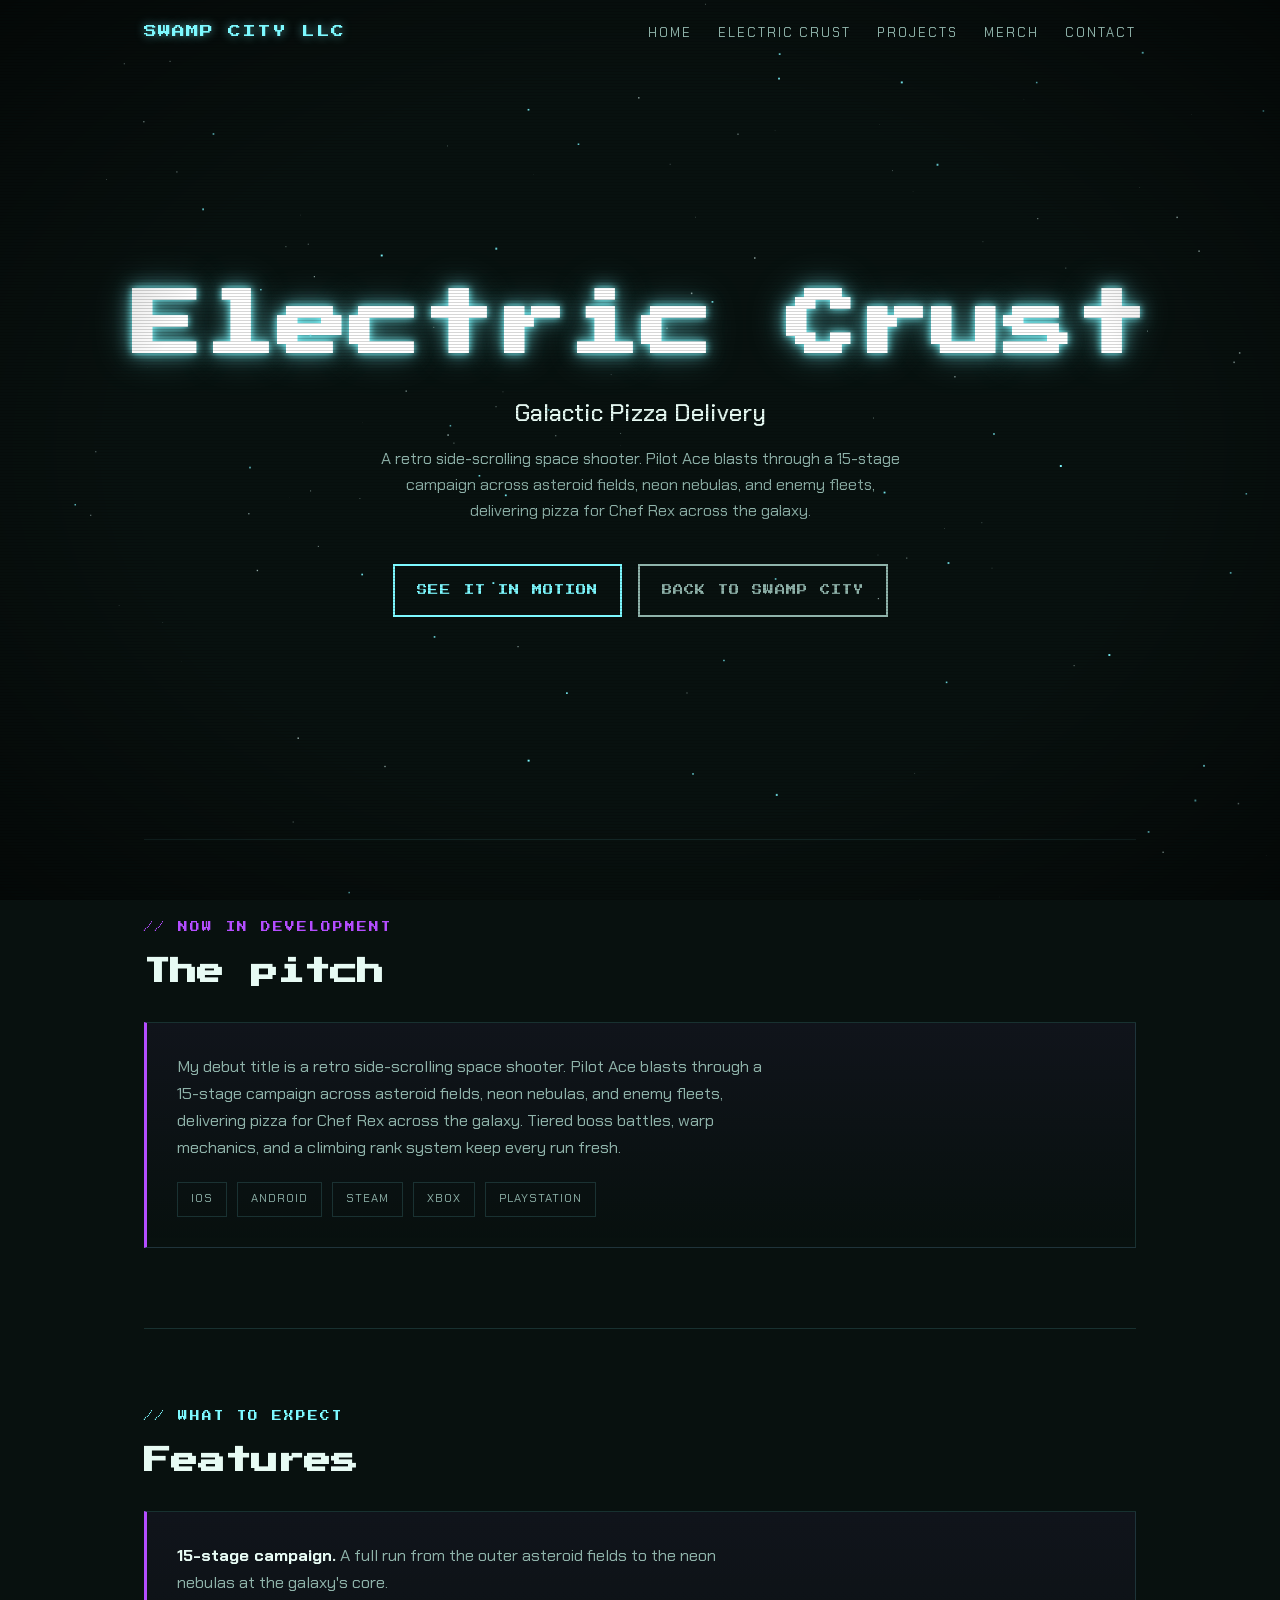
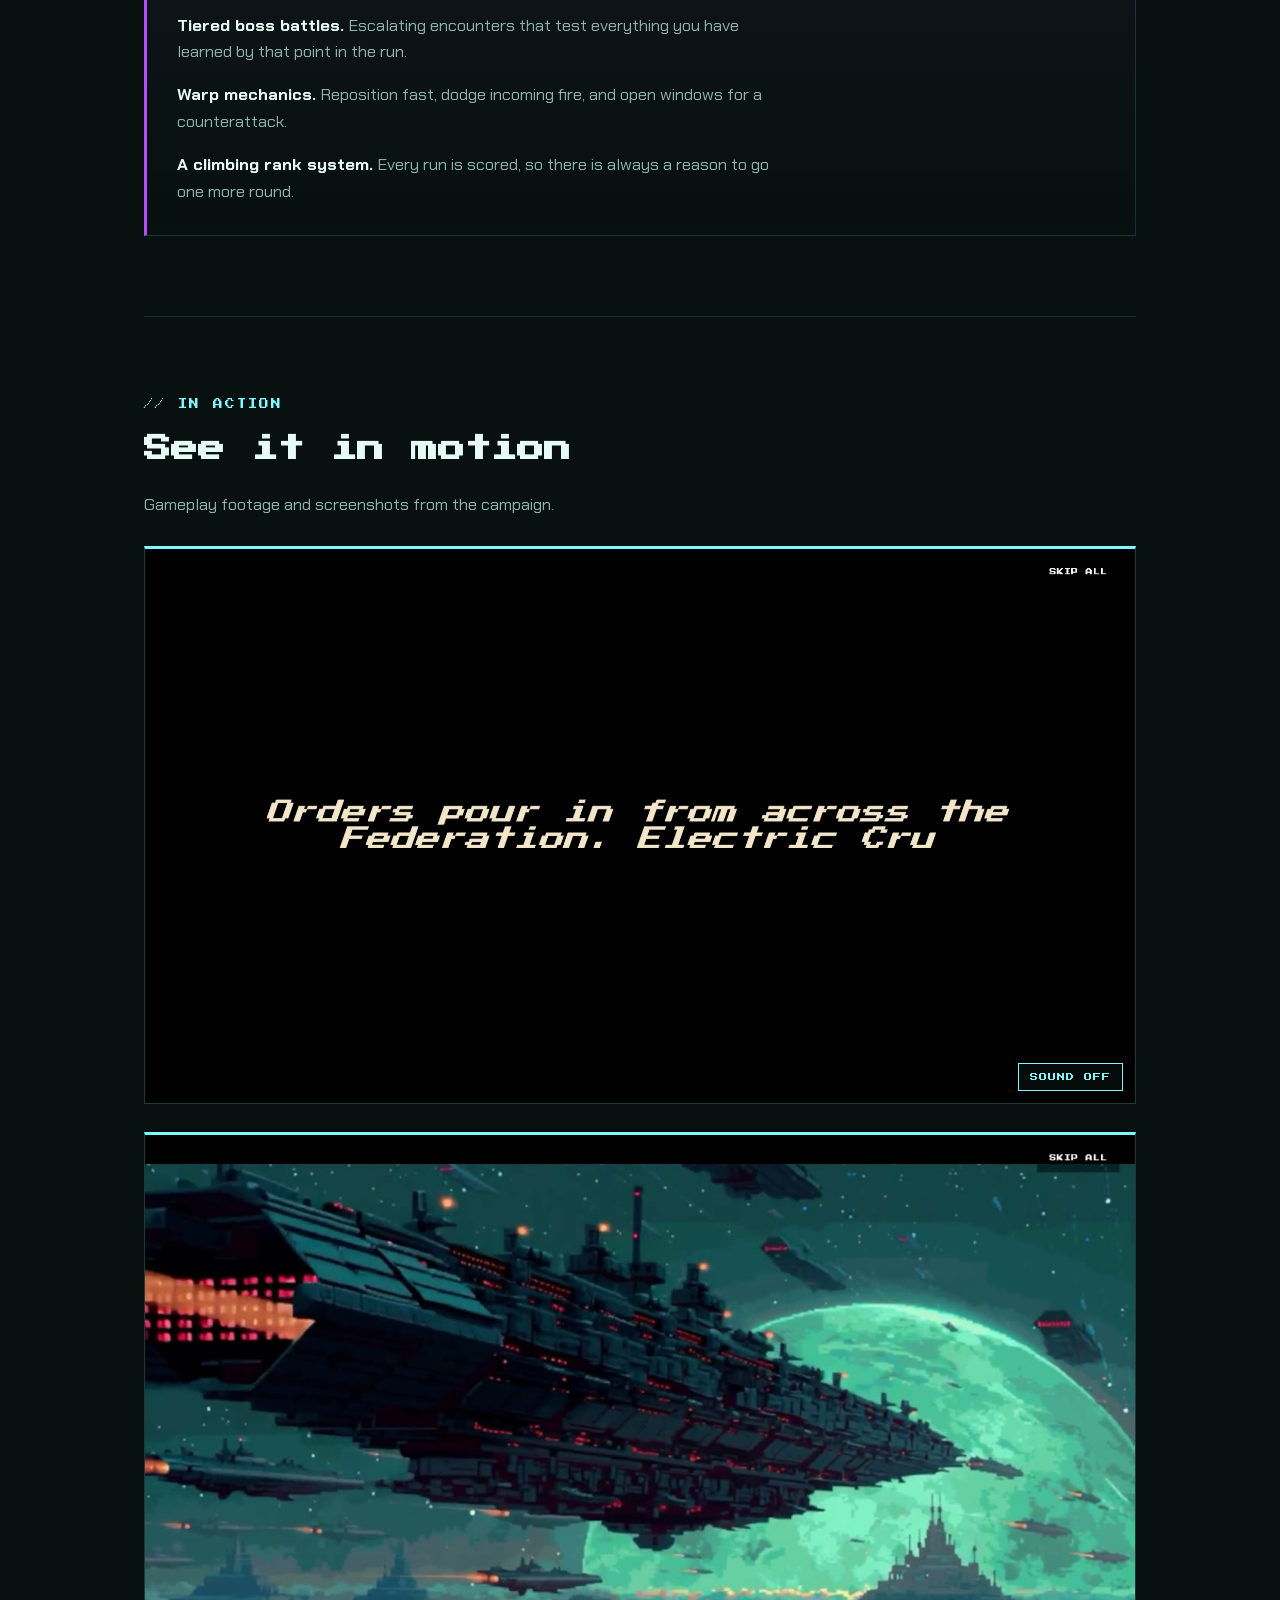
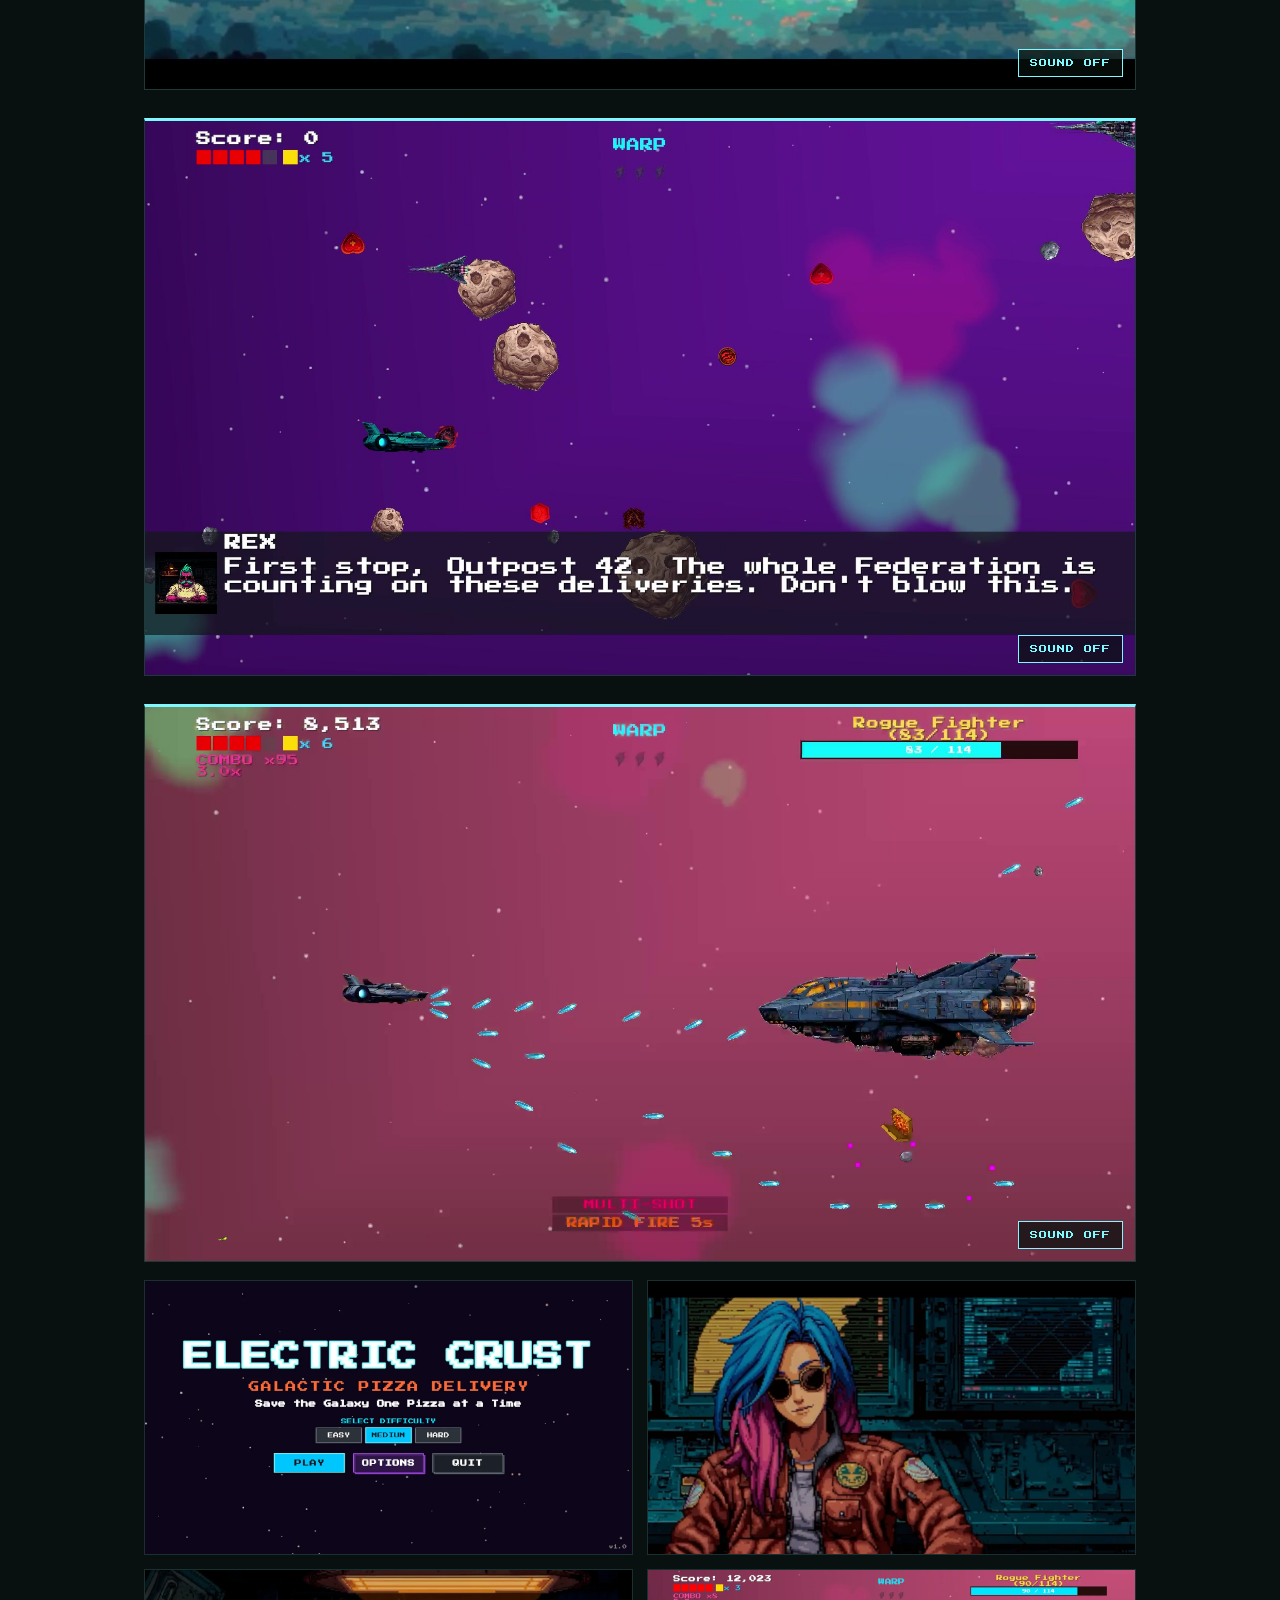
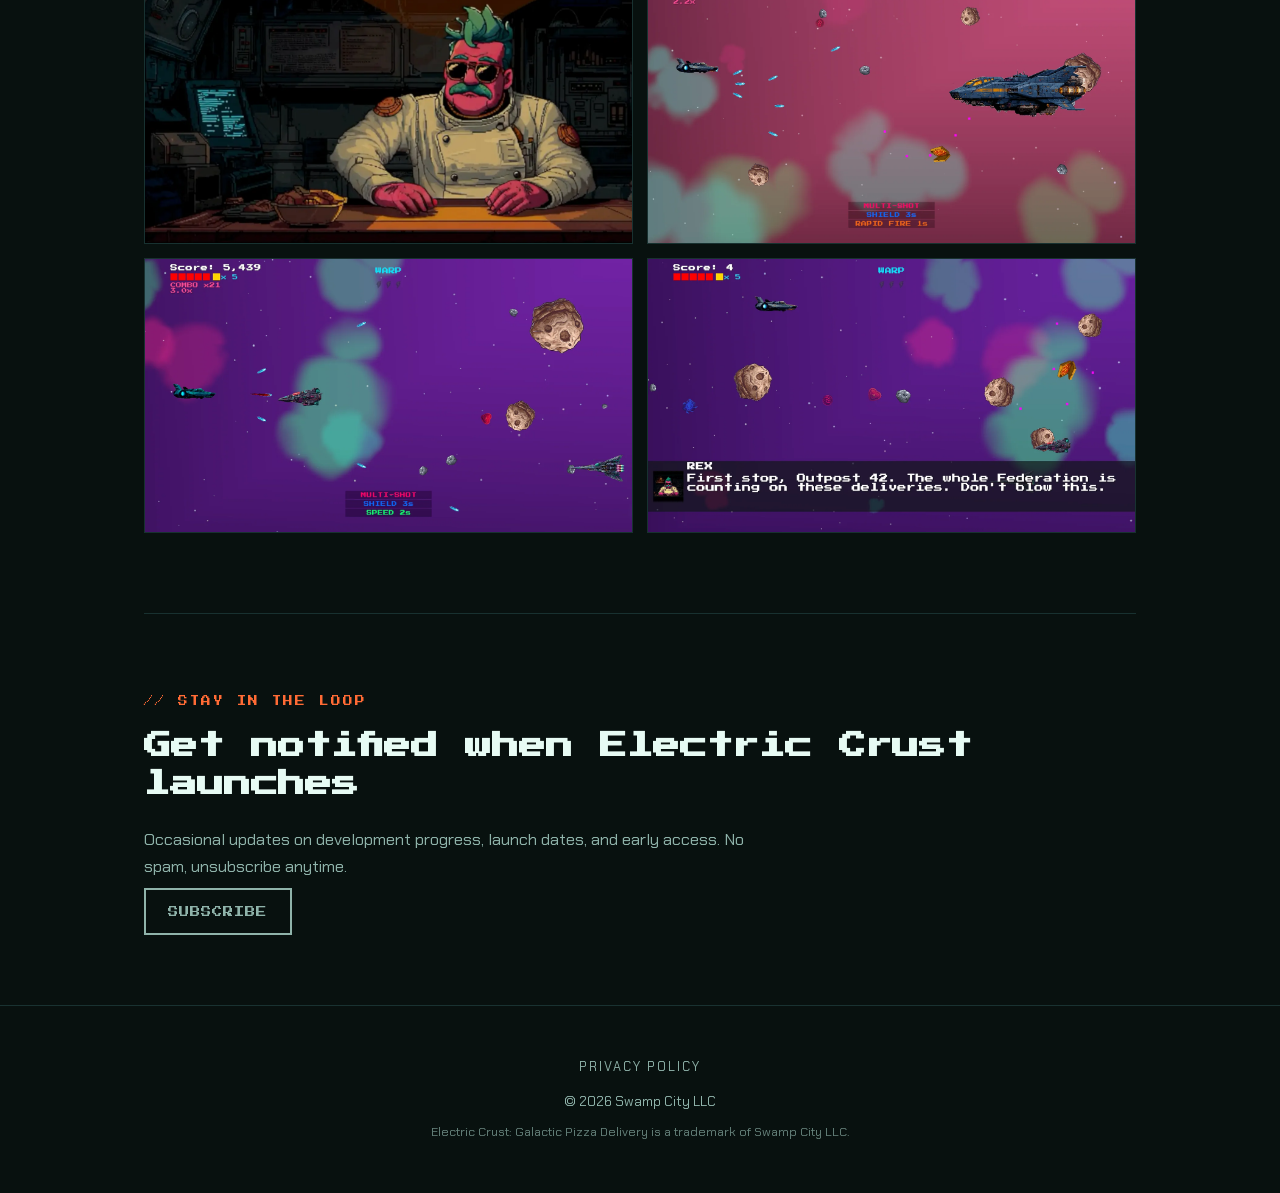
==== commit ddede9c0: "Add /merch/ entry page, Merch nav links, sitemap entry; rewrite stale README PKT-2026-09-24-MERCH-EN" ====
--- a/electric-crust/index.html
+++ b/electric-crust/index.html
@@ -41,6 +41,7 @@
       <a href="/">Home</a>
       <a href="/electric-crust/">Electric Crust</a>
       <a href="/projects/">Projects</a>
+      <a href="/merch/">Merch</a>
       <a href="/#contact">Contact</a>
     </div>
   </nav>
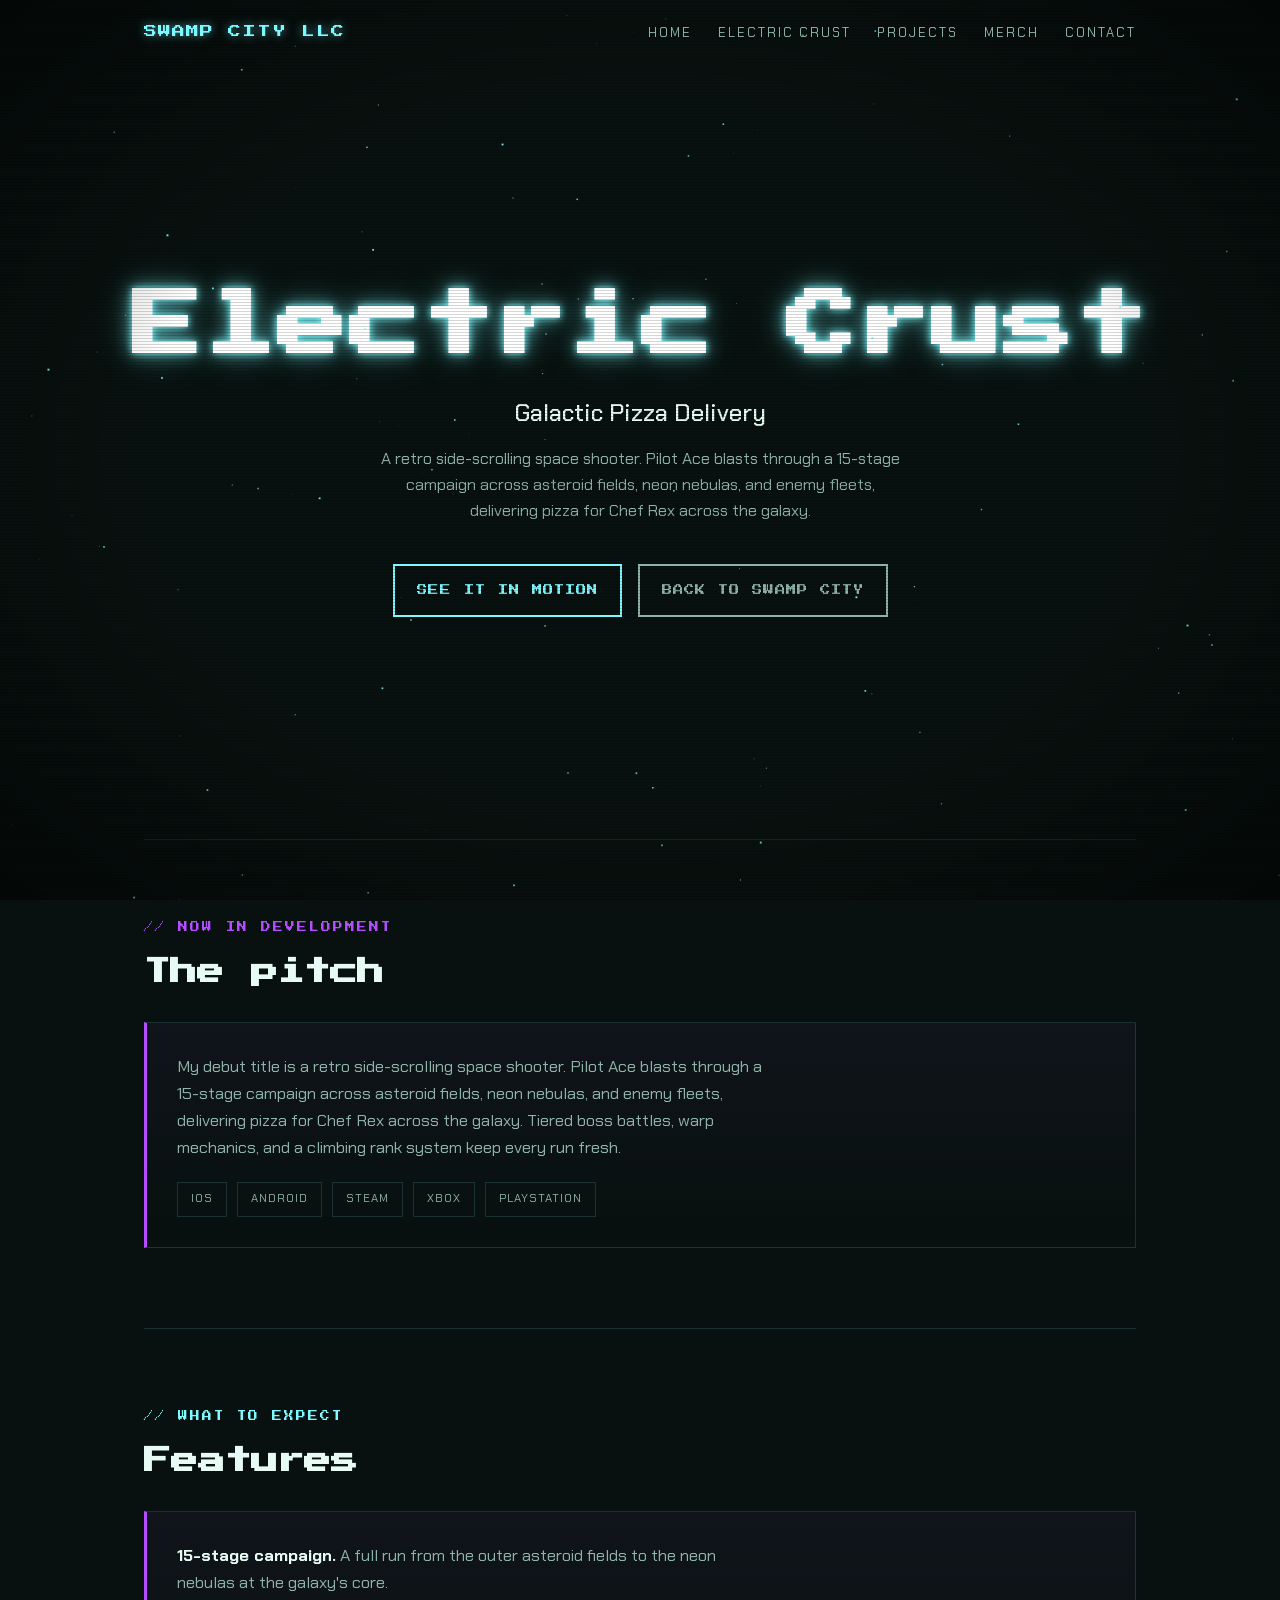
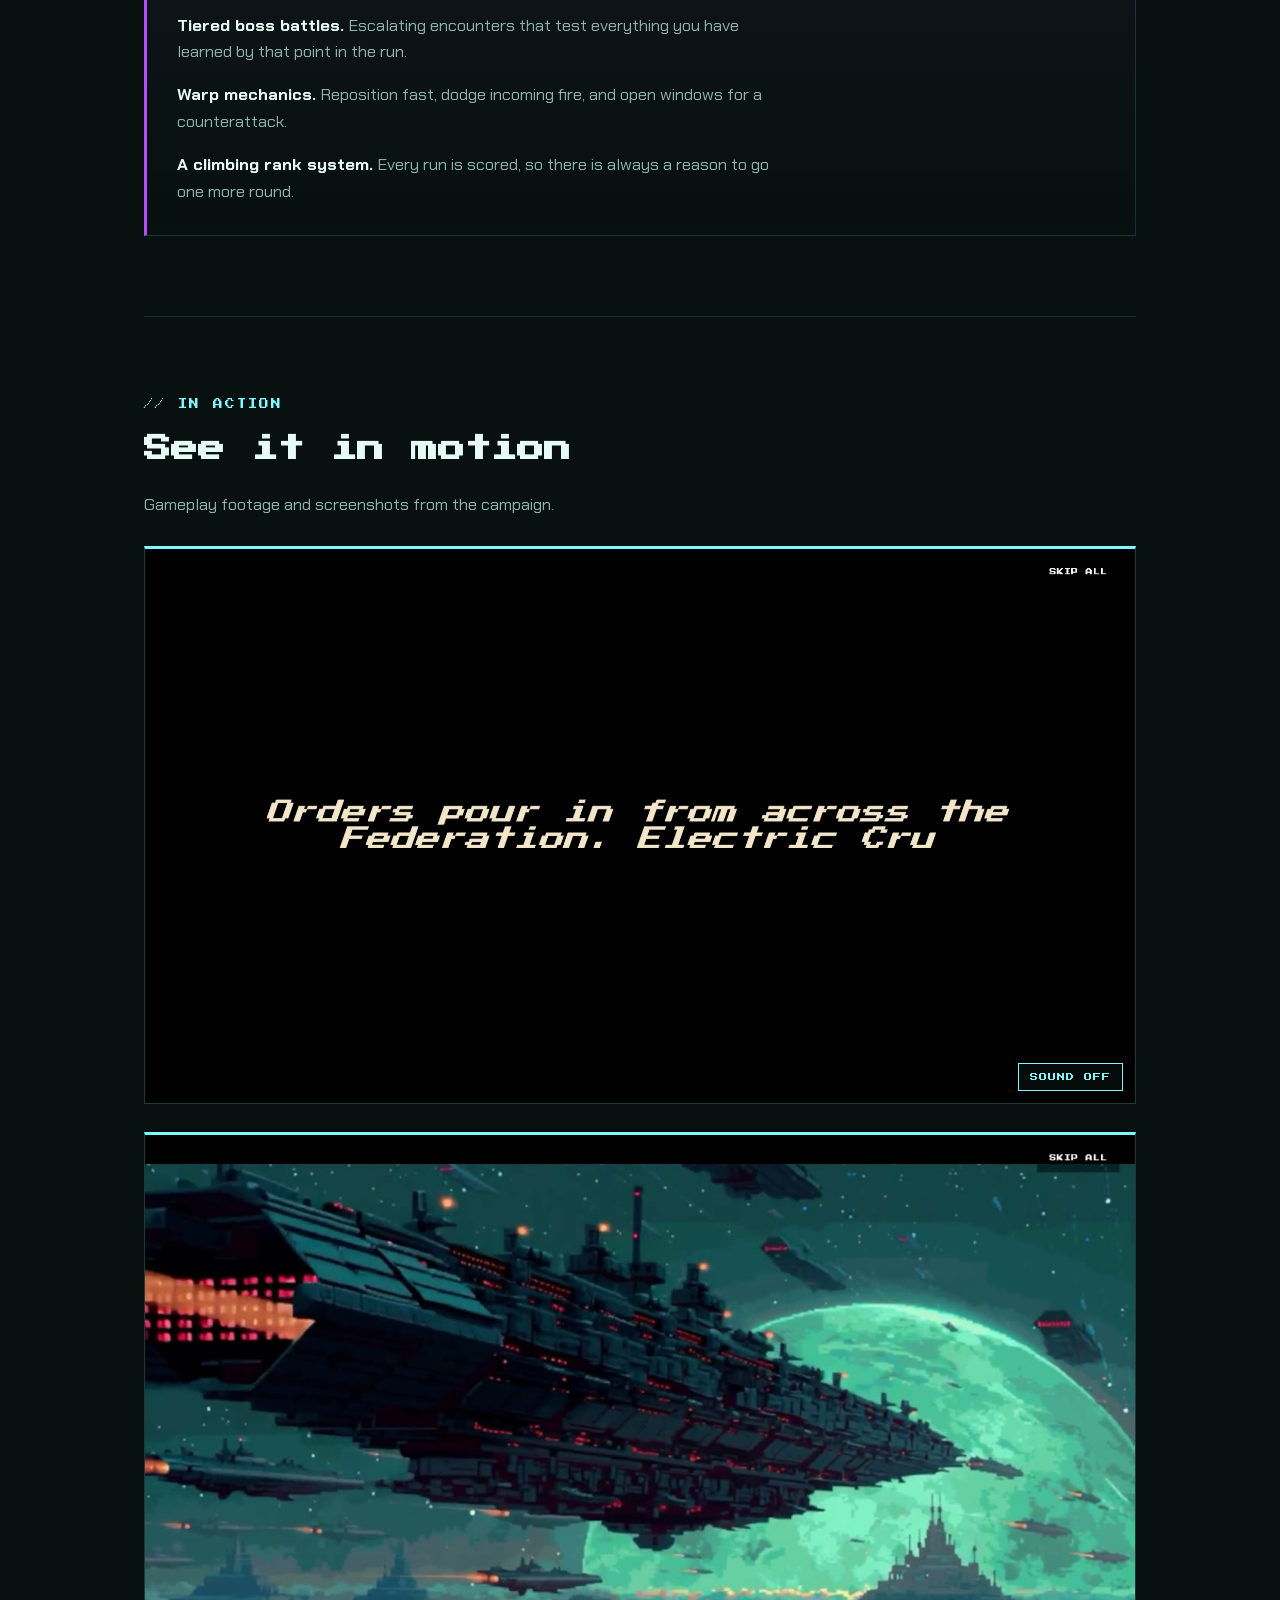
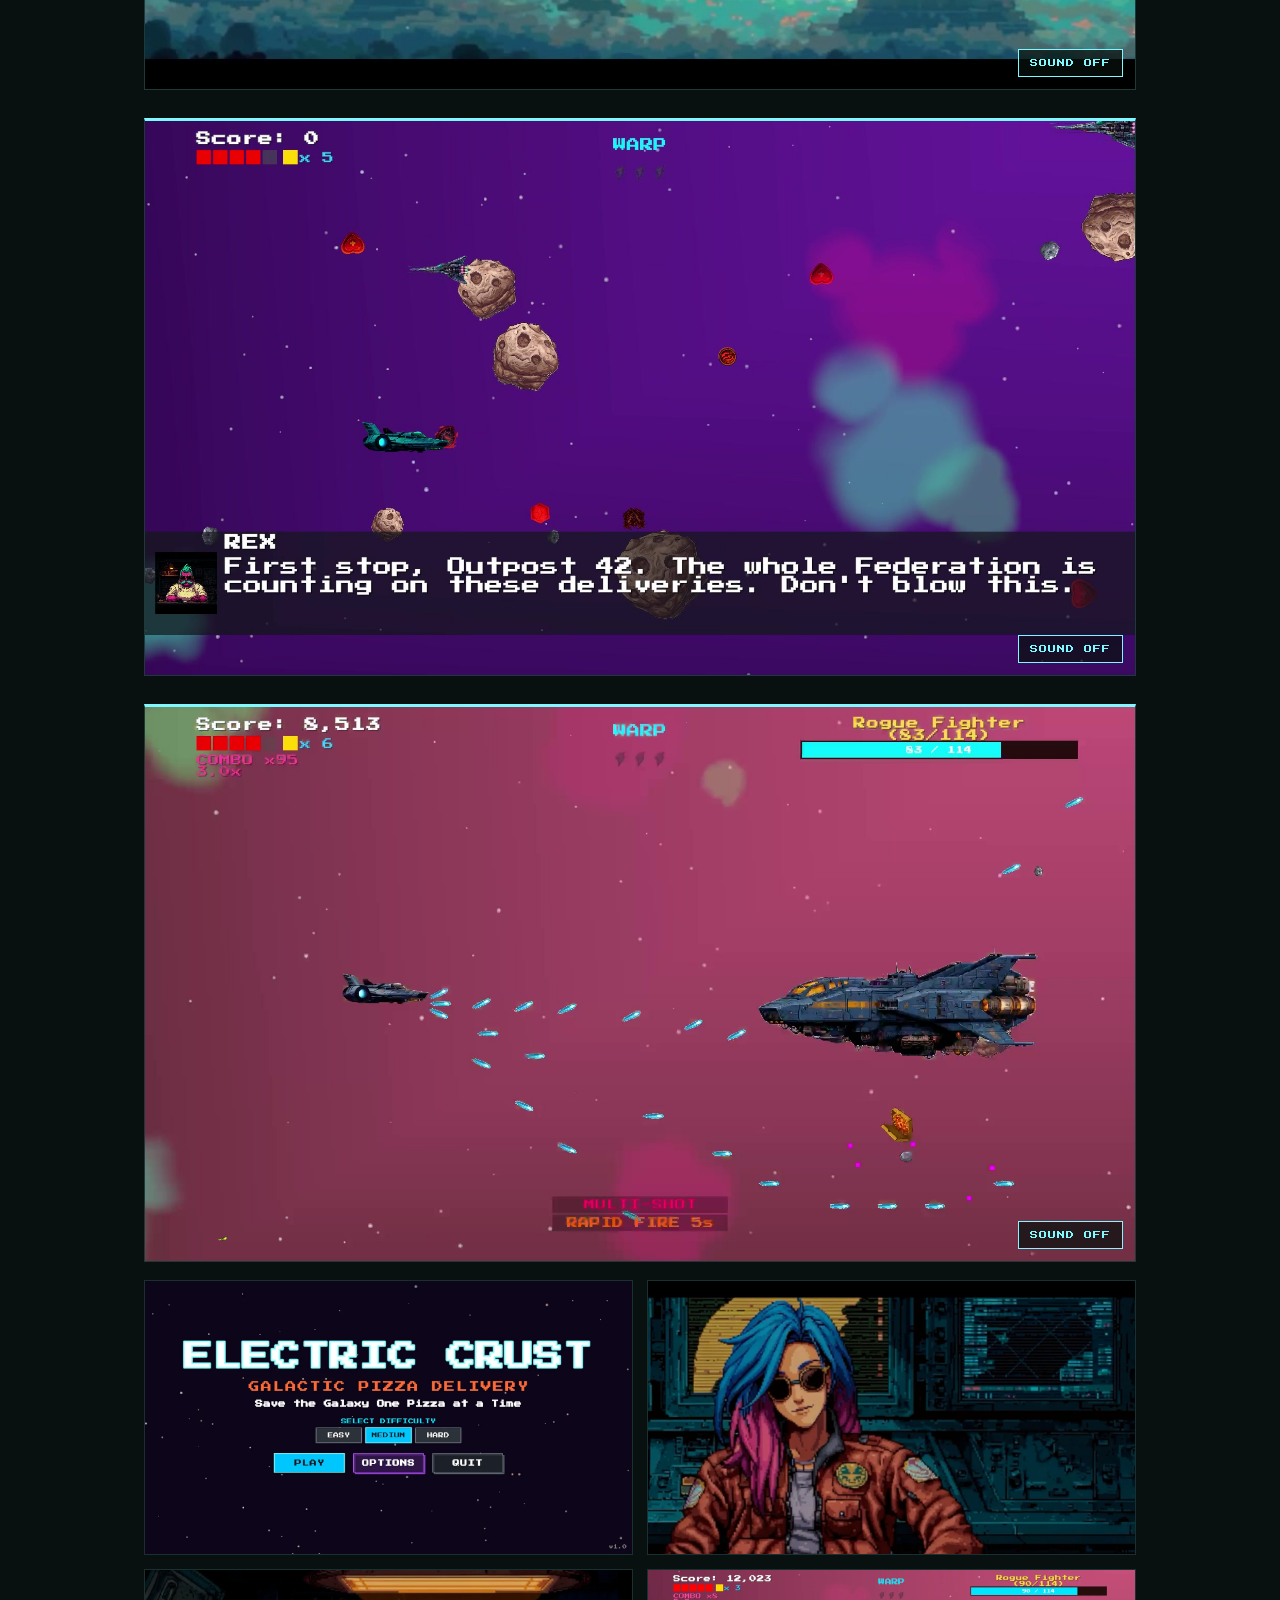
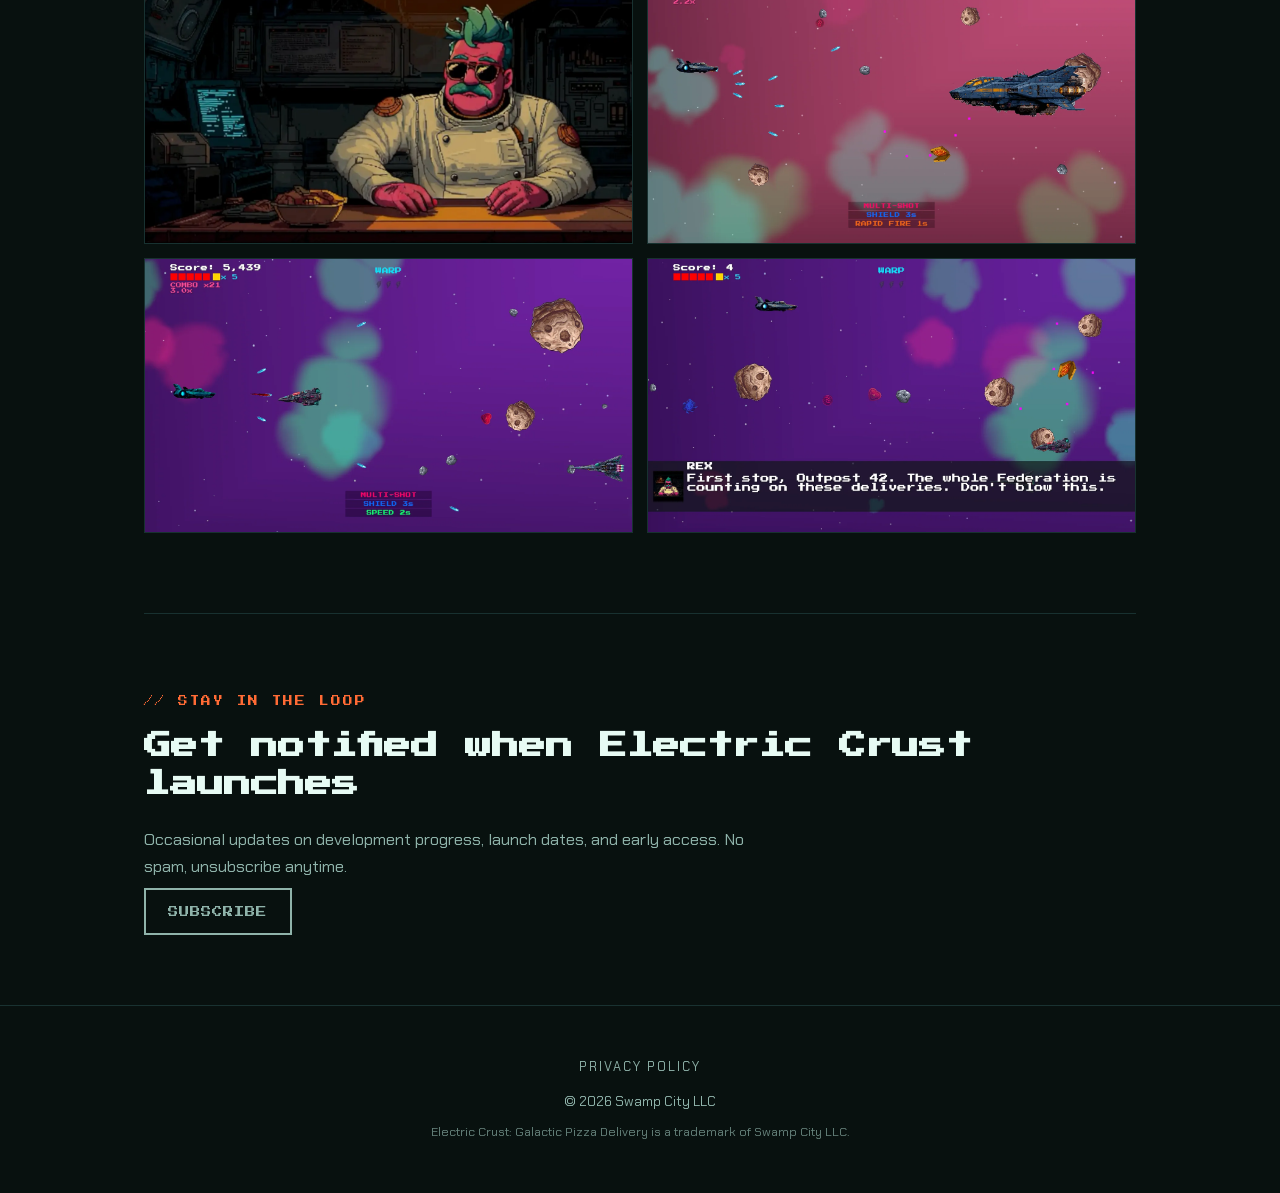
==== commit 6c935dfc: "Merch: add large filled 'Shop the store' button in the hero The only store link was below the full-h" ====
--- a/electric-crust/index.html
+++ b/electric-crust/index.html
@@ -29,7 +29,7 @@
   <meta name="twitter:description" content="A retro side-scrolling space shooter. Pilot Ace delivers pizza for Chef Rex across a 15-stage galactic campaign." />
   <meta name="twitter:image" content="https://swampcityrecs.com/og-image.jpg" />
 
-  <link rel="stylesheet" href="/assets/style.css?v=3" />
+  <link rel="stylesheet" href="/assets/style.css?v=4" />
 </head>
 <body>
   <canvas id="stars"></canvas>
--- a/assets/style.css
+++ b/assets/style.css
@@ -136,6 +136,13 @@
       transition: all .2s; box-shadow: inset 0 0 0 rgba(125,249,255,0);
     }
     .btn:hover { background: var(--cyan); color: var(--bg); box-shadow: 0 0 24px rgba(125,249,255,0.55); }
+    /* Primary call to action: filled, larger, glowing (used on /merch/) */
+    .btn.btn-big {
+      font-size: clamp(0.8rem, 2.6vw, 1rem); padding: 22px 36px; letter-spacing: 2px;
+      background: var(--cyan); color: var(--bg);
+      box-shadow: 0 0 18px rgba(125,249,255,0.55), 0 0 42px rgba(125,249,255,0.25);
+    }
+    .btn.btn-big:hover { background: #fff; border-color: #fff; color: var(--bg); box-shadow: 0 0 28px rgba(125,249,255,0.75); }
     .btn.ghost { border-color: var(--ink-dim); color: var(--ink-dim); }
     .btn.ghost:hover { border-color: var(--ink); color: var(--ink); background: transparent; box-shadow: none; }
 
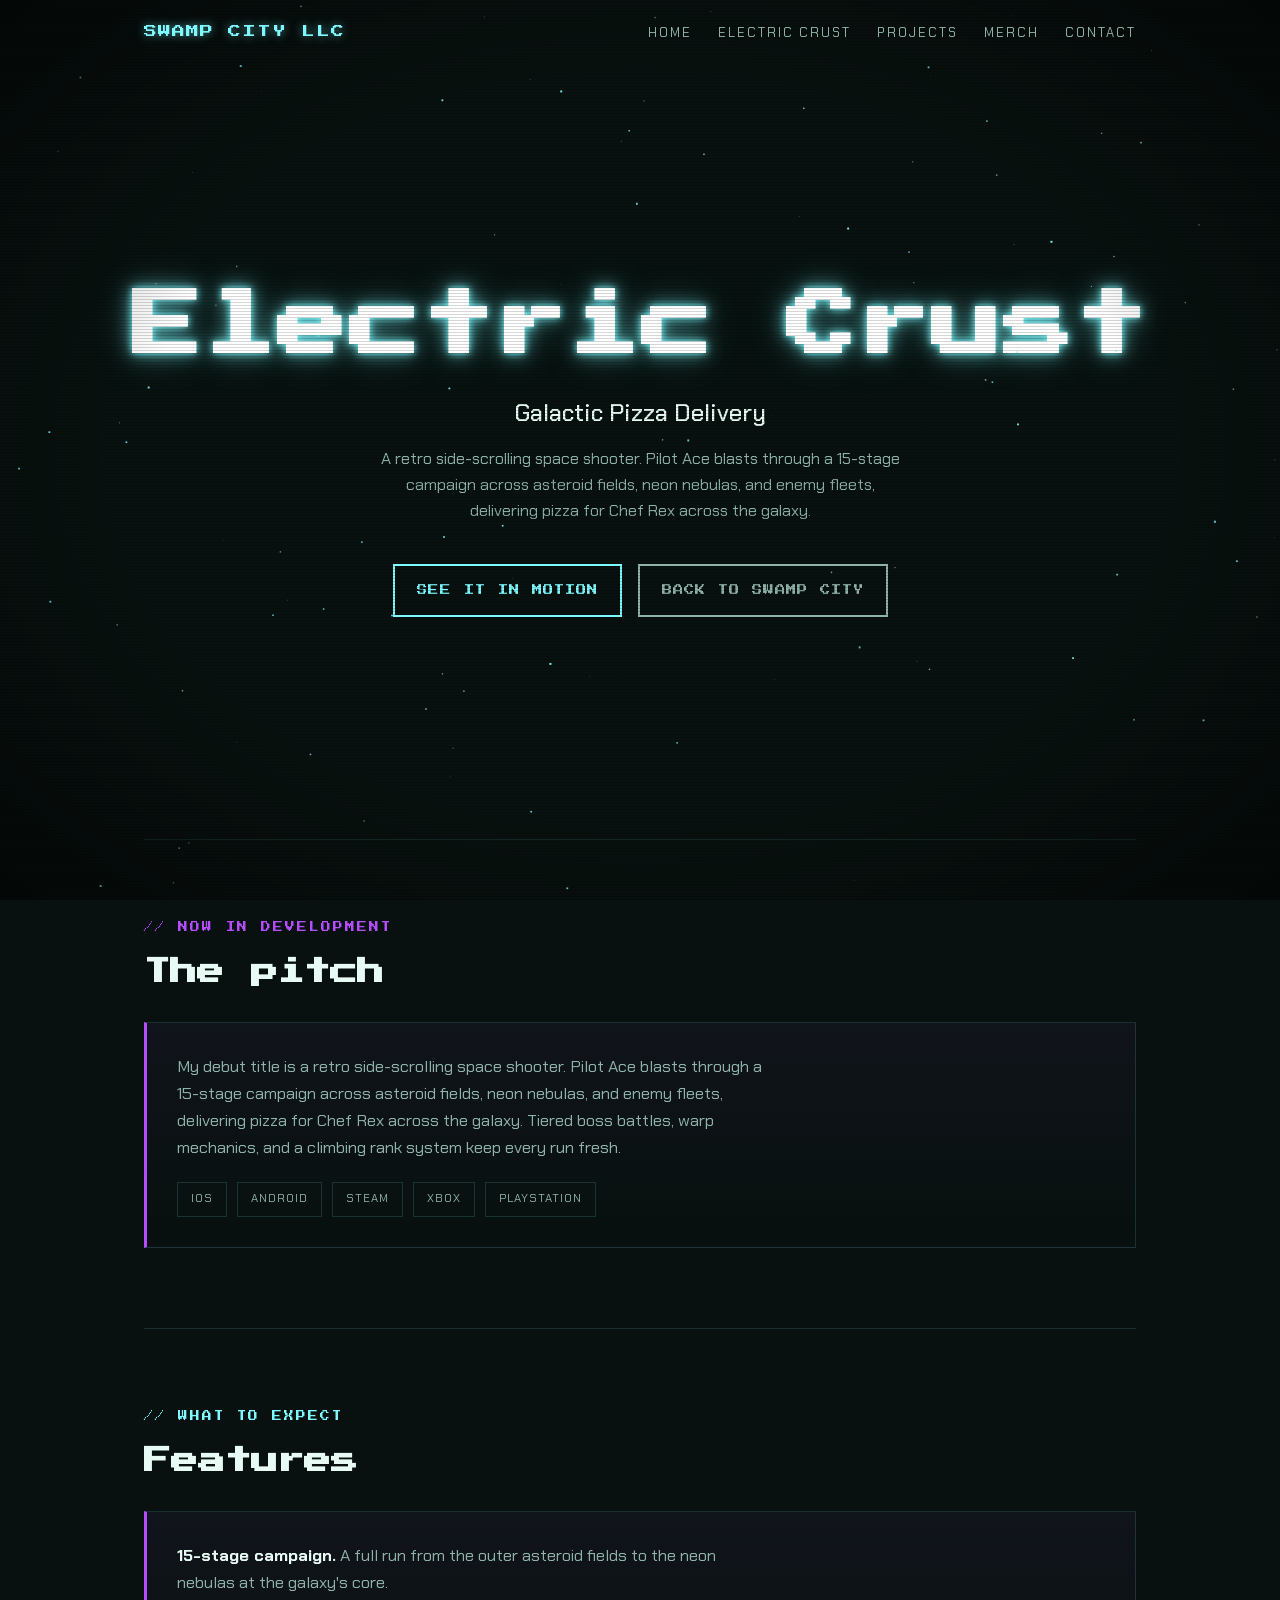
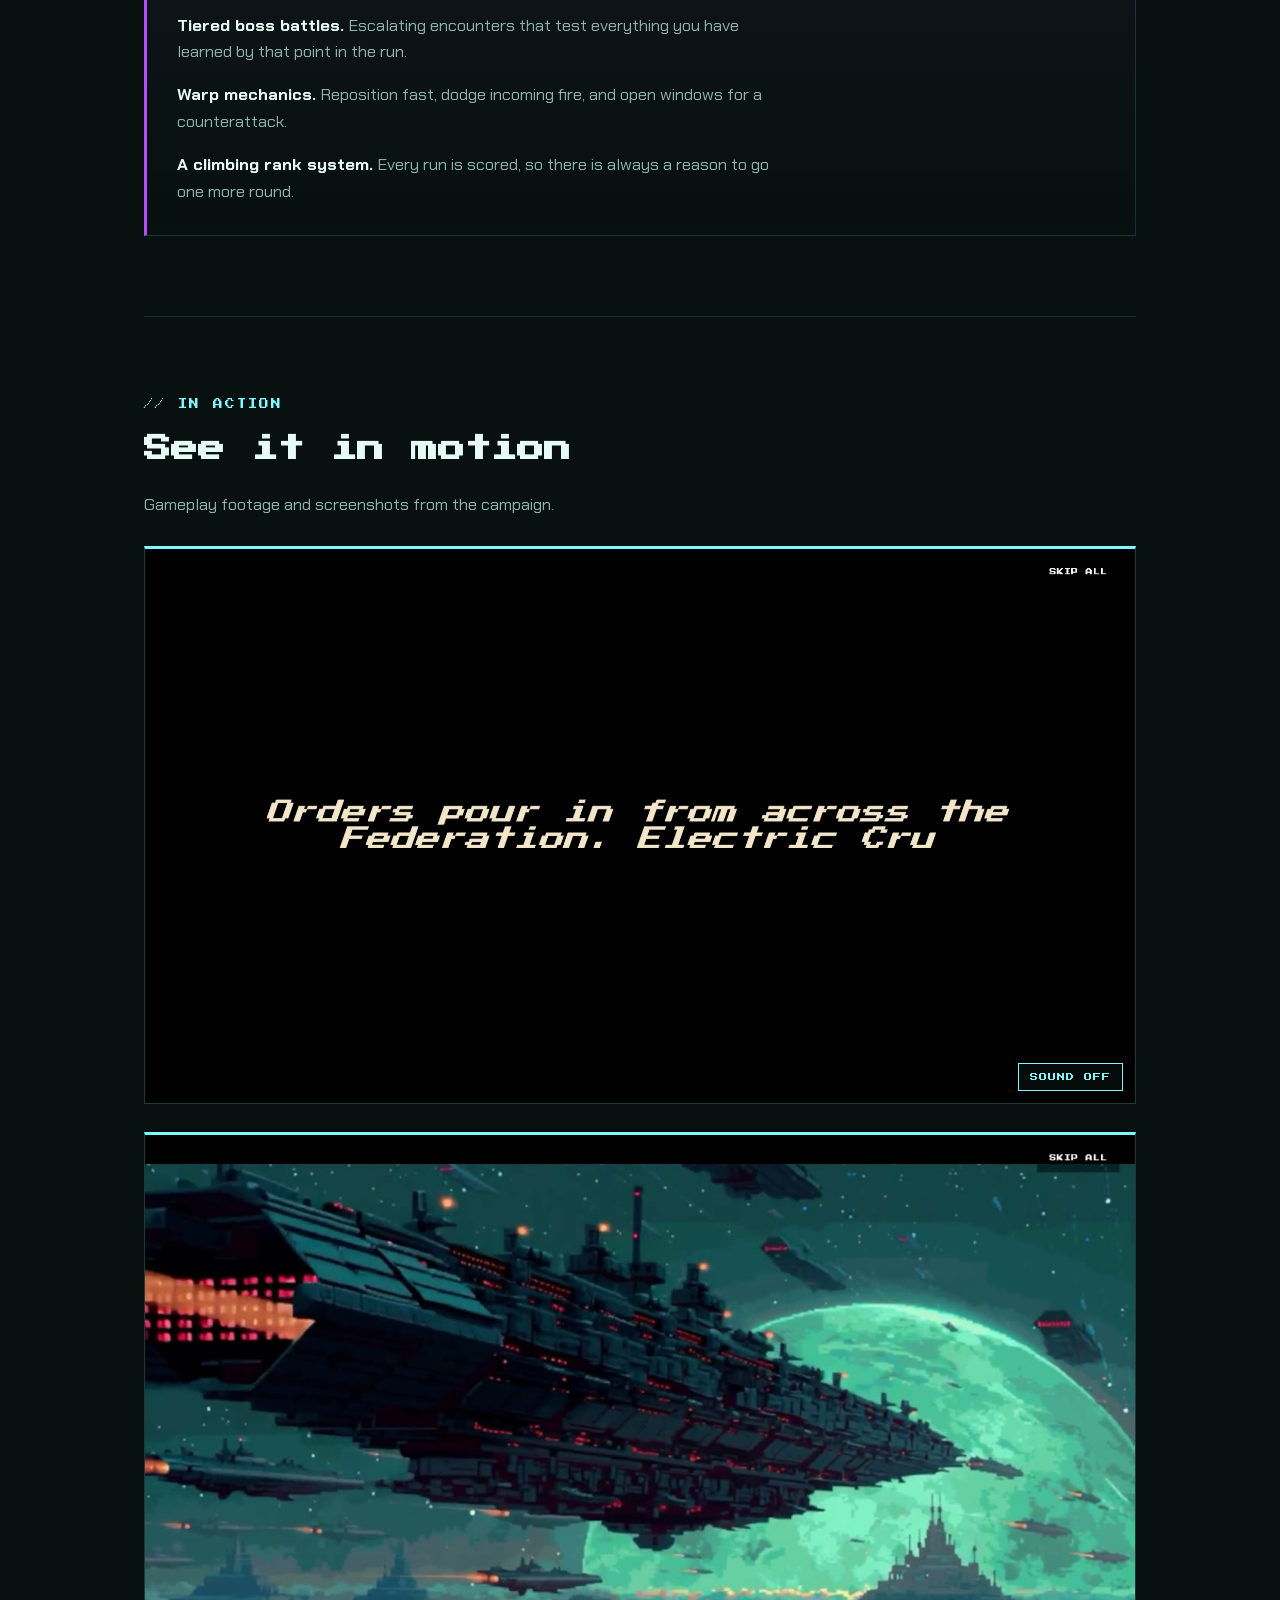
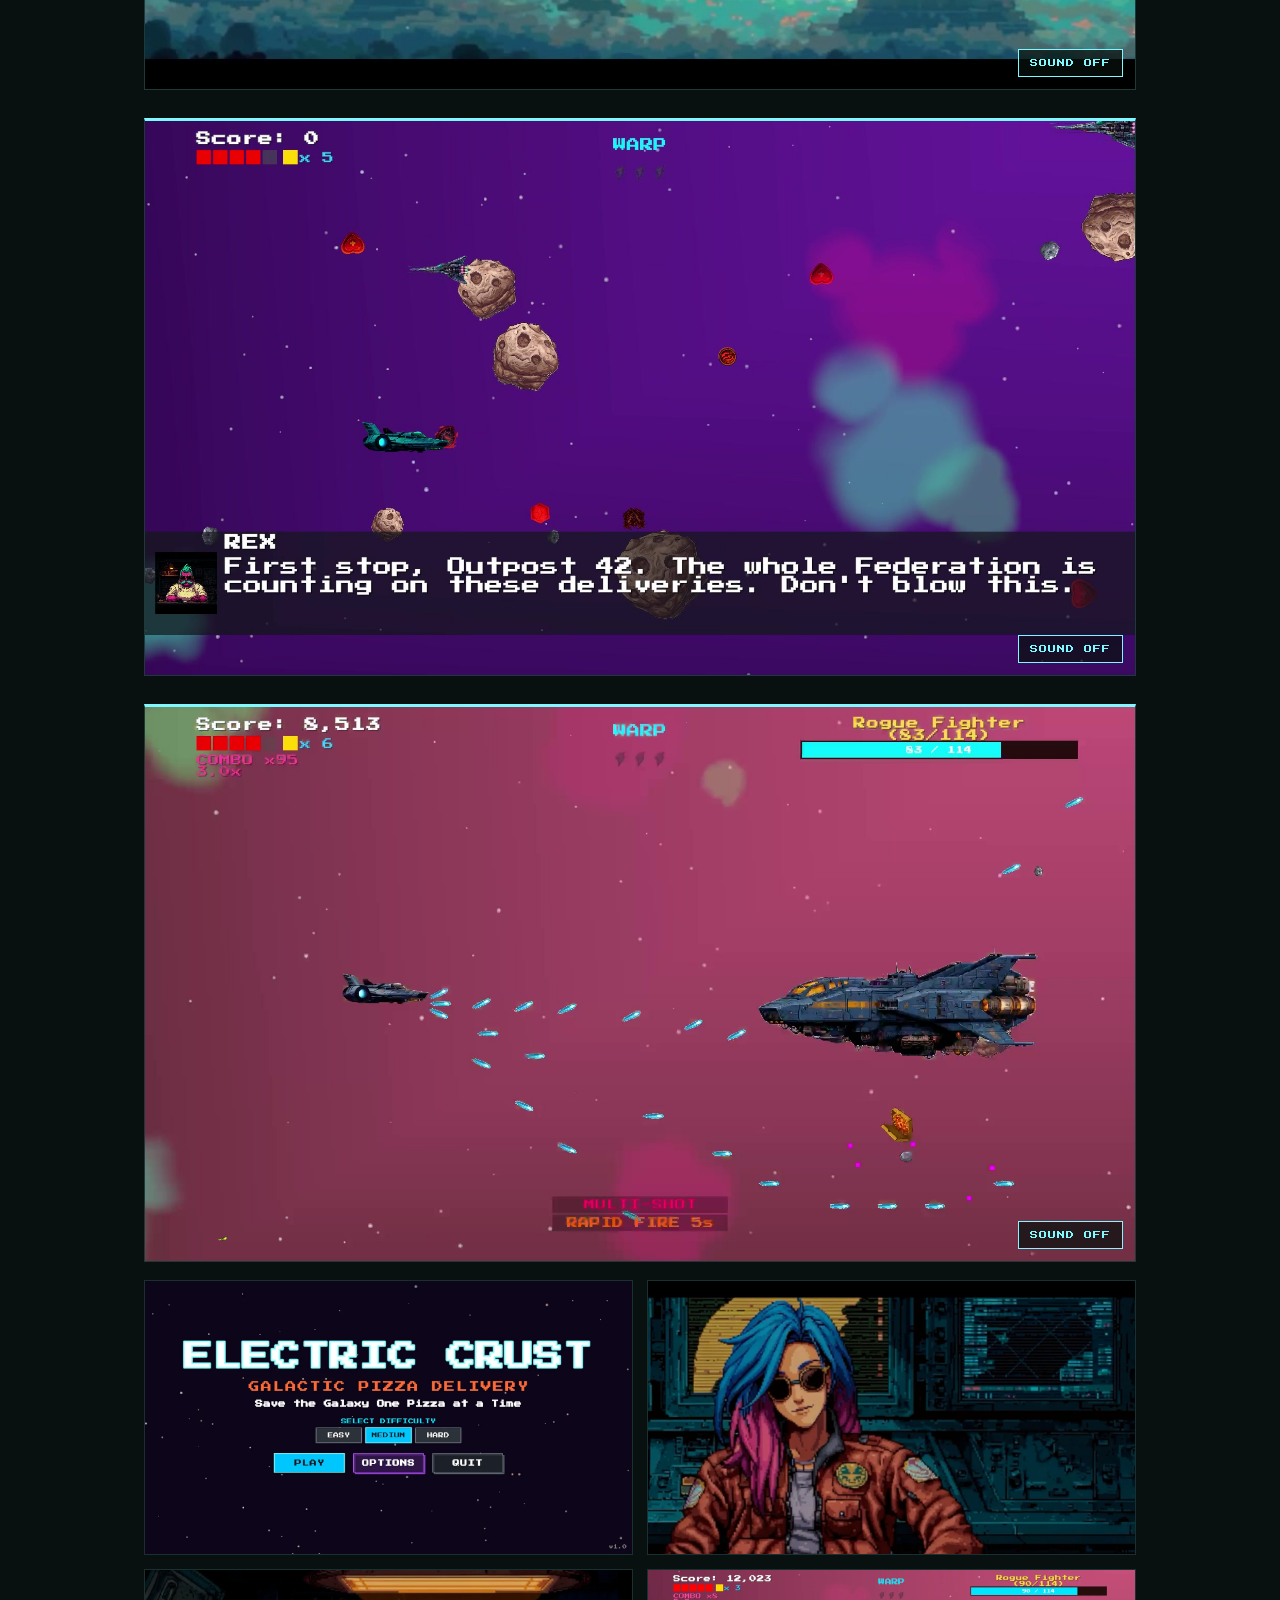
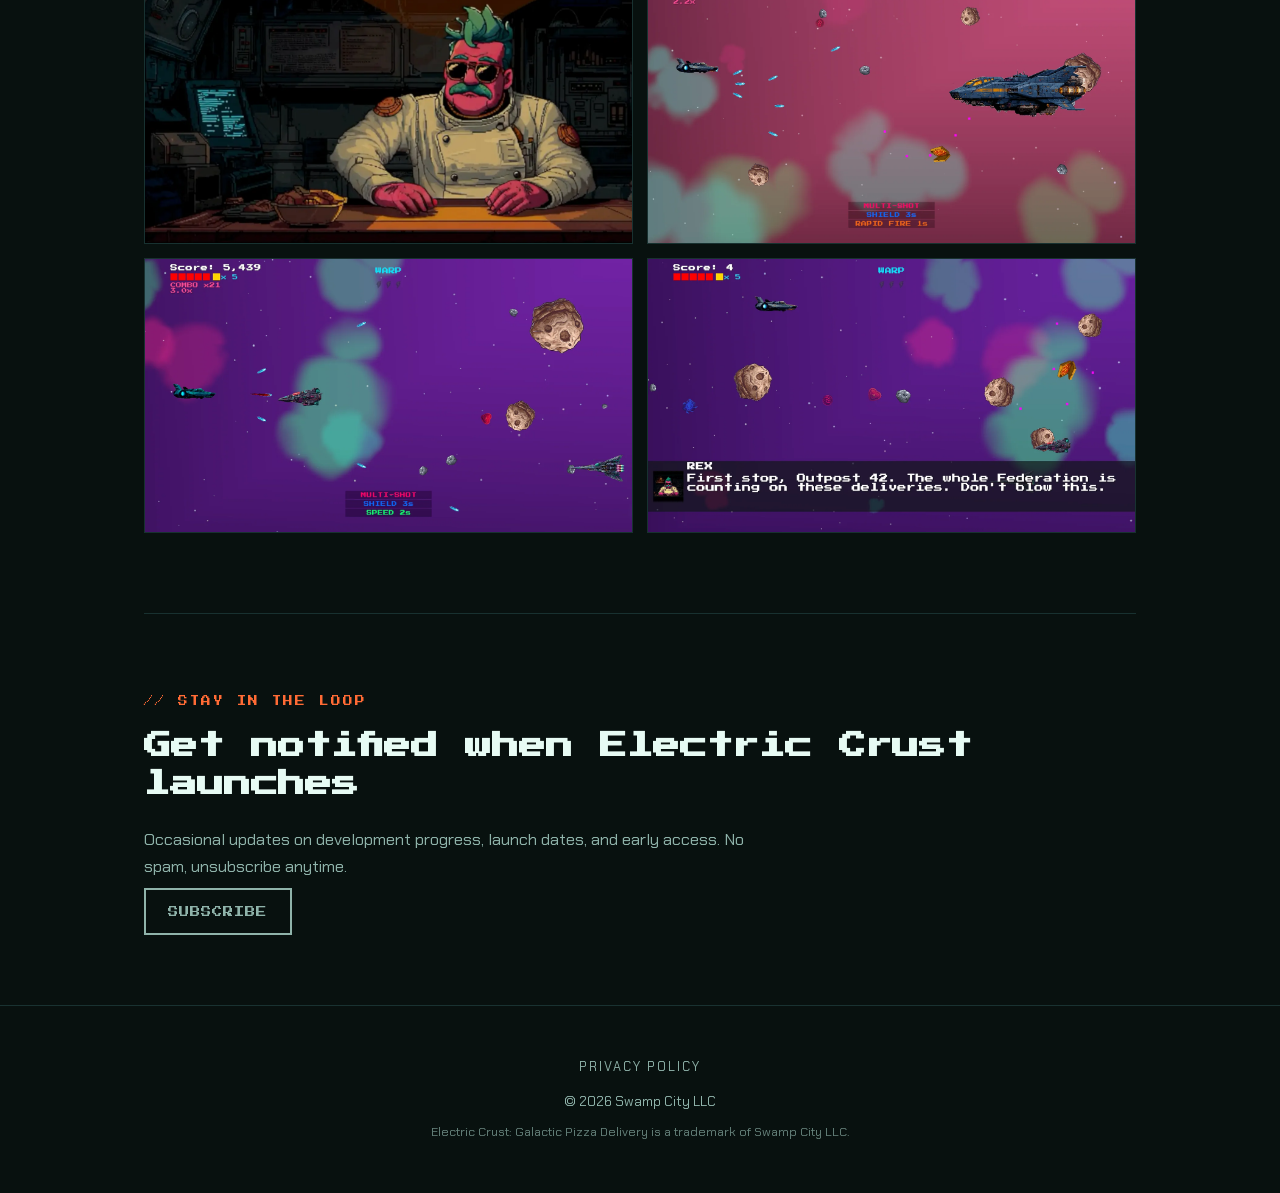
==== commit 1850cbf4: "Merch: friendlier CTA ('Grab some merch'), Chakra Petch, rounded; store links open in a new tab targ" ====
--- a/electric-crust/index.html
+++ b/electric-crust/index.html
@@ -29,7 +29,7 @@
   <meta name="twitter:description" content="A retro side-scrolling space shooter. Pilot Ace delivers pizza for Chef Rex across a 15-stage galactic campaign." />
   <meta name="twitter:image" content="https://swampcityrecs.com/og-image.jpg" />
 
-  <link rel="stylesheet" href="/assets/style.css?v=4" />
+  <link rel="stylesheet" href="/assets/style.css?v=5" />
 </head>
 <body>
   <canvas id="stars"></canvas>
--- a/assets/style.css
+++ b/assets/style.css
@@ -136,13 +136,16 @@
       transition: all .2s; box-shadow: inset 0 0 0 rgba(125,249,255,0);
     }
     .btn:hover { background: var(--cyan); color: var(--bg); box-shadow: 0 0 24px rgba(125,249,255,0.55); }
-    /* Primary call to action: filled, larger, glowing (used on /merch/) */
+    /* Primary call to action: friendly, filled, glowing (used on /merch/) */
     .btn.btn-big {
-      font-size: clamp(0.8rem, 2.6vw, 1rem); padding: 22px 36px; letter-spacing: 2px;
+      font-family: var(--body); font-weight: 700; text-transform: none;
+      font-size: clamp(1.15rem, 4.2vw, 1.4rem); letter-spacing: 0.5px;
+      padding: 18px 40px; border-radius: 14px;
       background: var(--cyan); color: var(--bg);
-      box-shadow: 0 0 18px rgba(125,249,255,0.55), 0 0 42px rgba(125,249,255,0.25);
-    }
-    .btn.btn-big:hover { background: #fff; border-color: #fff; color: var(--bg); box-shadow: 0 0 28px rgba(125,249,255,0.75); }
+      box-shadow: 0 0 18px rgba(125,249,255,0.5), 0 0 40px rgba(125,249,255,0.22);
+    }
+    .btn.btn-big:hover { background: #fff; border-color: #fff; color: var(--bg); transform: translateY(-2px);
+      box-shadow: 0 0 26px rgba(125,249,255,0.75); }
     .btn.ghost { border-color: var(--ink-dim); color: var(--ink-dim); }
     .btn.ghost:hover { border-color: var(--ink); color: var(--ink); background: transparent; box-shadow: none; }
 
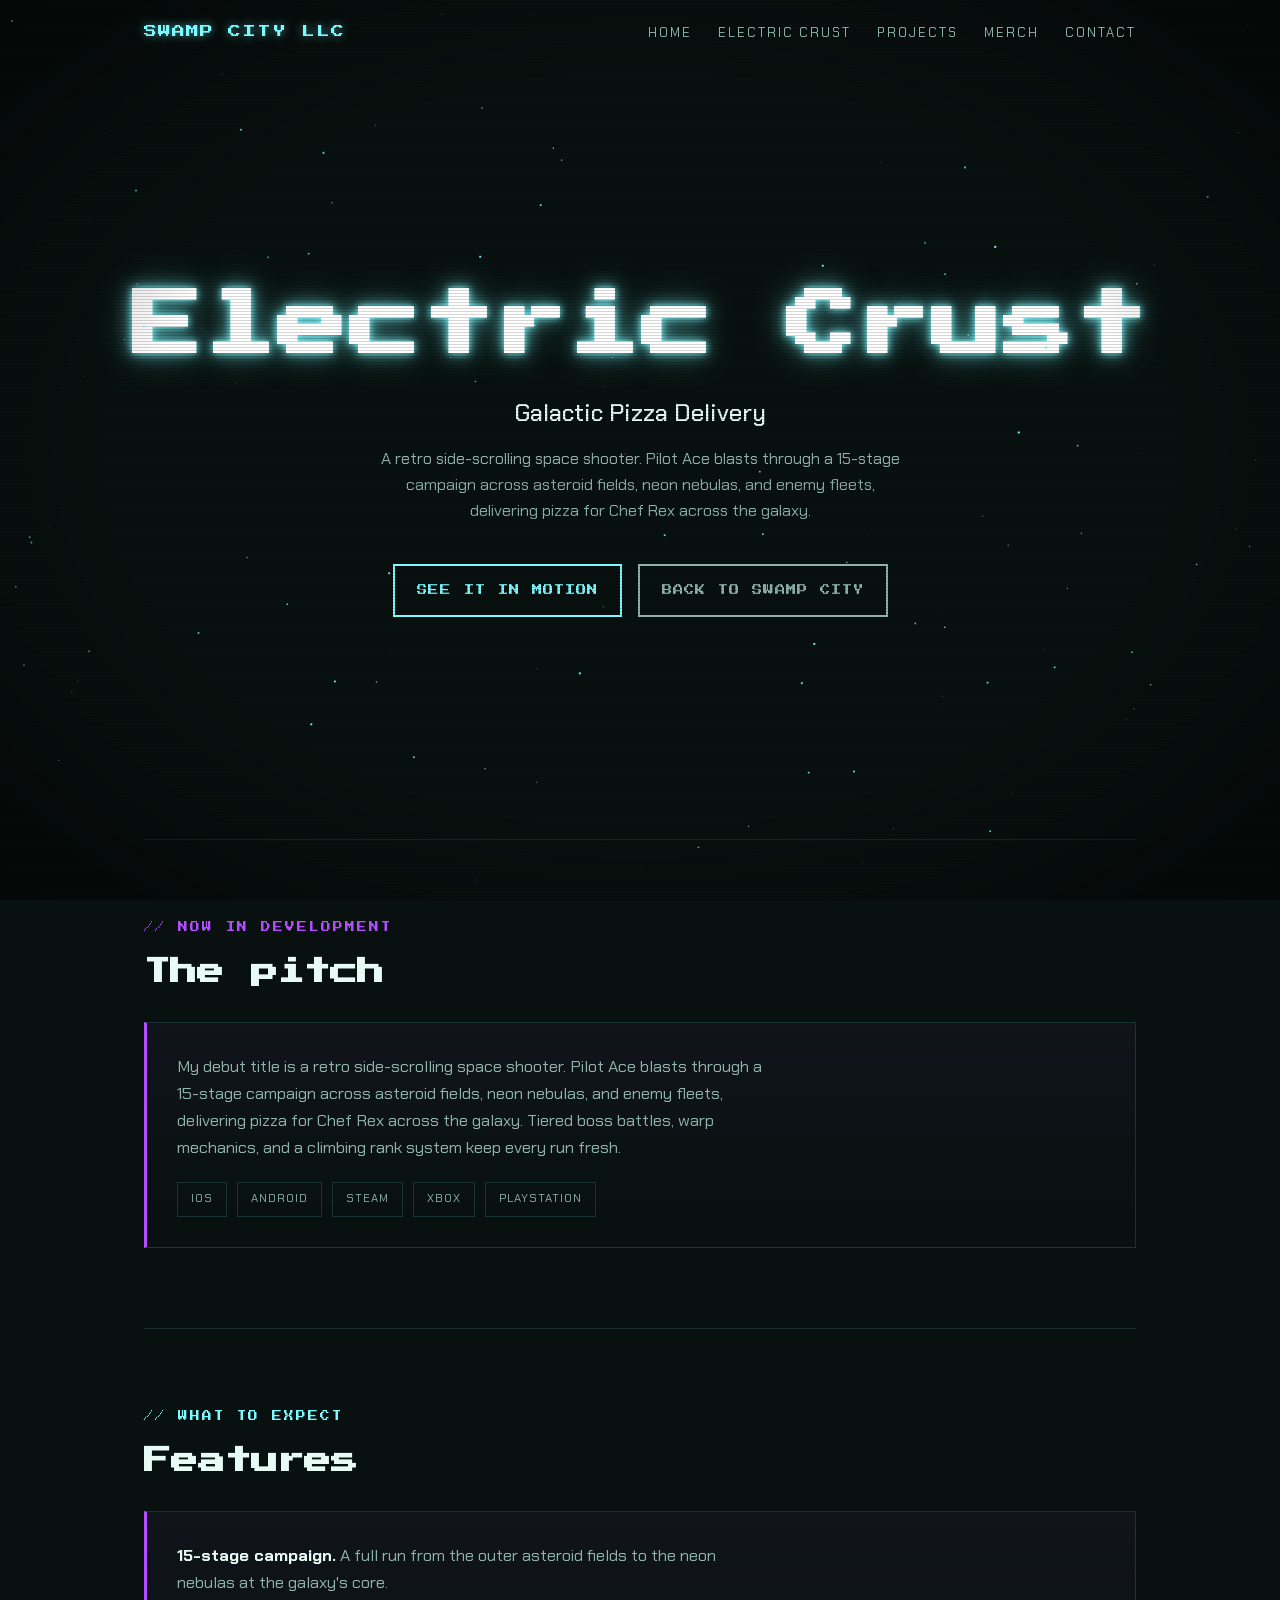
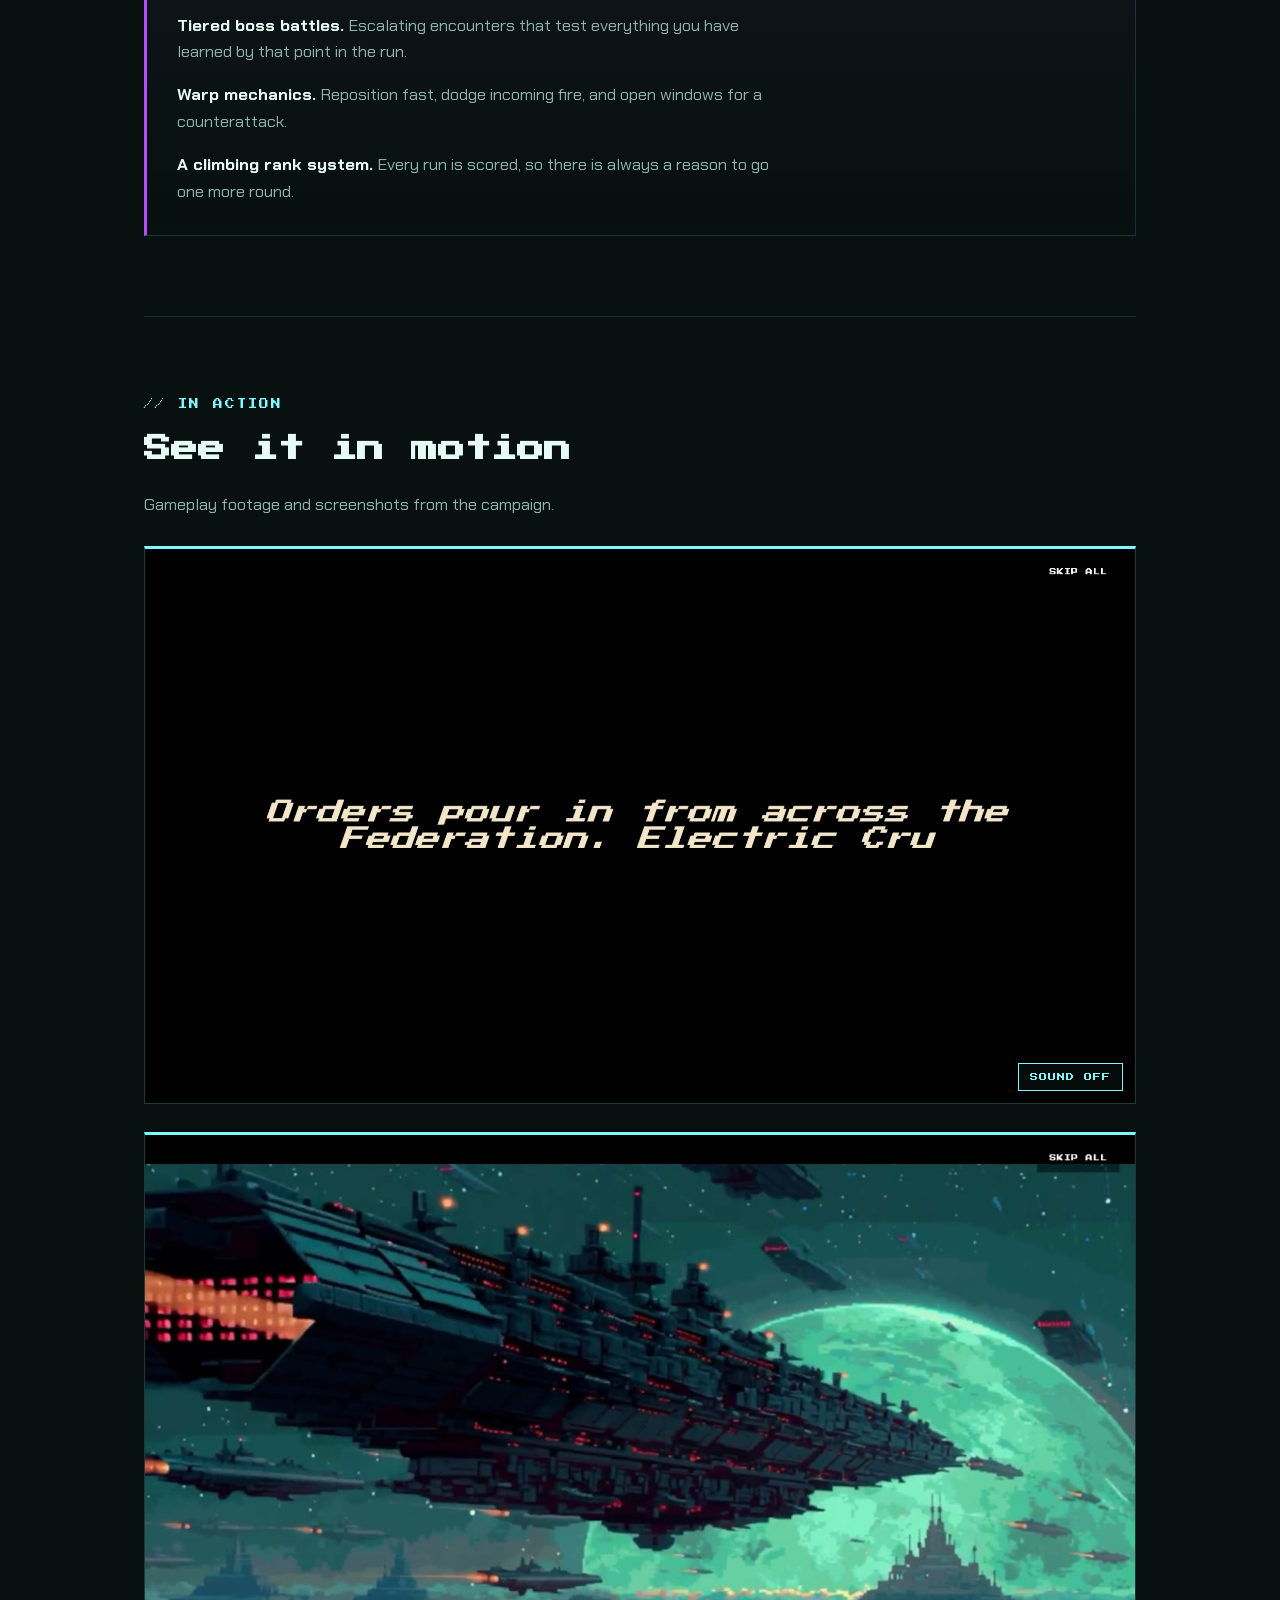
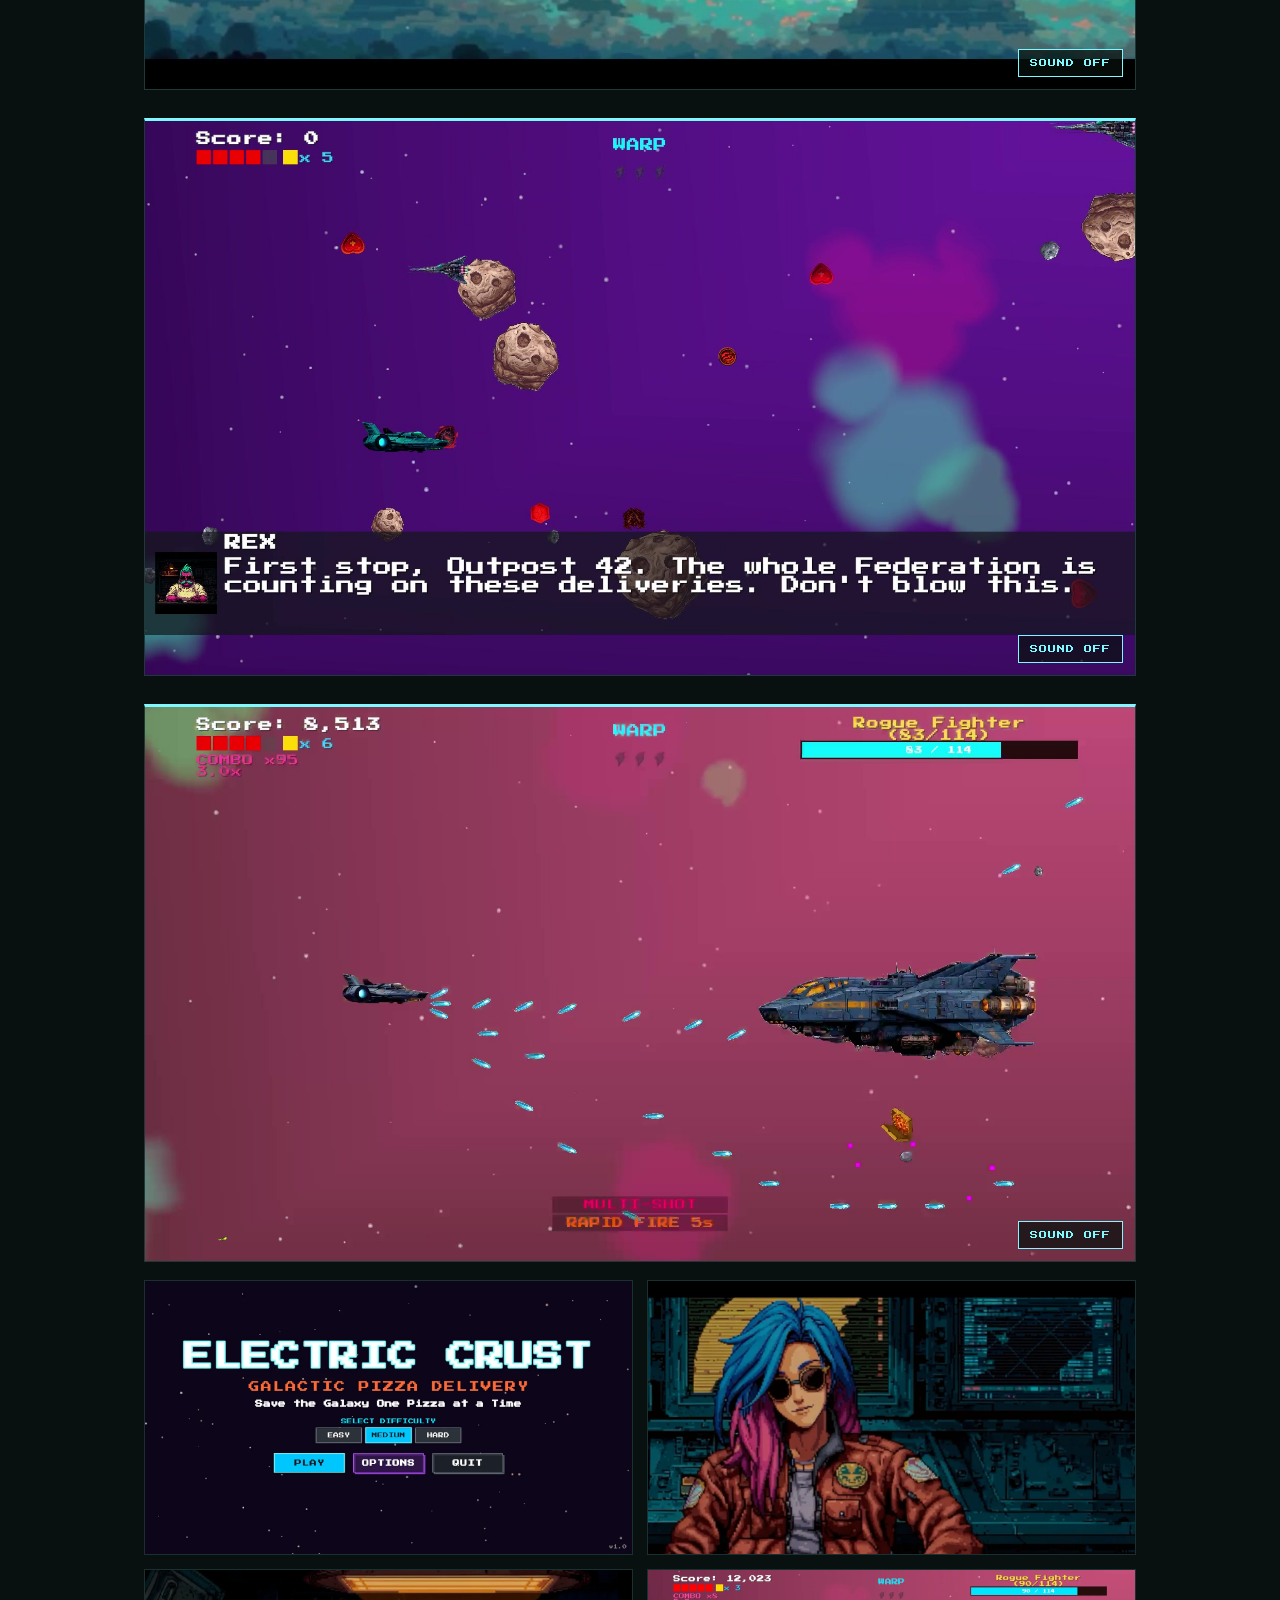
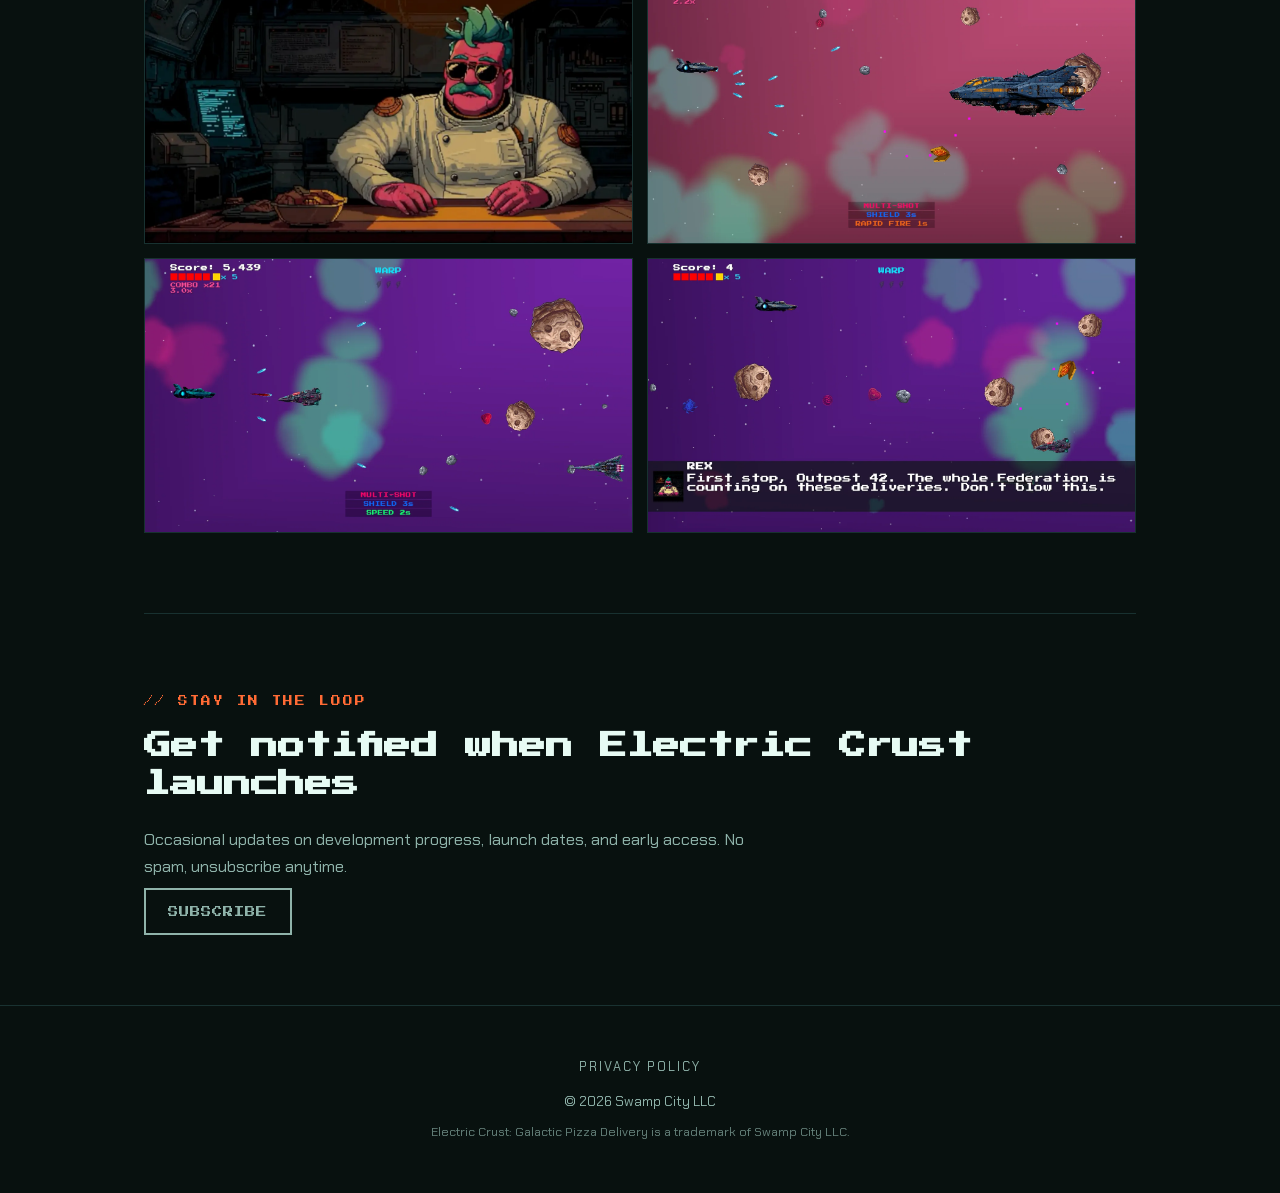
==== commit 13dd40ec: "Merch: clickable 'What's in the store' preview (8 products), 2-col image on phones WebP previews in " ====
--- a/electric-crust/index.html
+++ b/electric-crust/index.html
@@ -29,7 +29,7 @@
   <meta name="twitter:description" content="A retro side-scrolling space shooter. Pilot Ace delivers pizza for Chef Rex across a 15-stage galactic campaign." />
   <meta name="twitter:image" content="https://swampcityrecs.com/og-image.jpg" />
 
-  <link rel="stylesheet" href="/assets/style.css?v=5" />
+  <link rel="stylesheet" href="/assets/style.css?v=6" />
 </head>
 <body>
   <canvas id="stars"></canvas>
--- a/assets/style.css
+++ b/assets/style.css
@@ -146,6 +146,15 @@
     }
     .btn.btn-big:hover { background: #fff; border-color: #fff; color: var(--bg); transform: translateY(-2px);
       box-shadow: 0 0 26px rgba(125,249,255,0.75); }
+    /* Merch page: shorter hero so the store preview peeks above the fold */
+    header.hero.hero-short { min-height: 68vh; }
+    .store-peek {
+      display: block; margin-top: 24px; border: 1px solid var(--line); border-radius: 14px; overflow: hidden;
+      transition: border-color .2s, box-shadow .2s, transform .2s;
+    }
+    .store-peek img { display: block; width: 100%; height: auto; }
+    .store-peek:hover, .store-peek:focus-visible { border-color: var(--cyan); box-shadow: 0 0 24px rgba(125,249,255,0.35); transform: translateY(-2px); }
+    .peek-note { margin-top: 18px; color: var(--ink-dim); }
     .btn.ghost { border-color: var(--ink-dim); color: var(--ink-dim); }
     .btn.ghost:hover { border-color: var(--ink); color: var(--ink); background: transparent; box-shadow: none; }
 
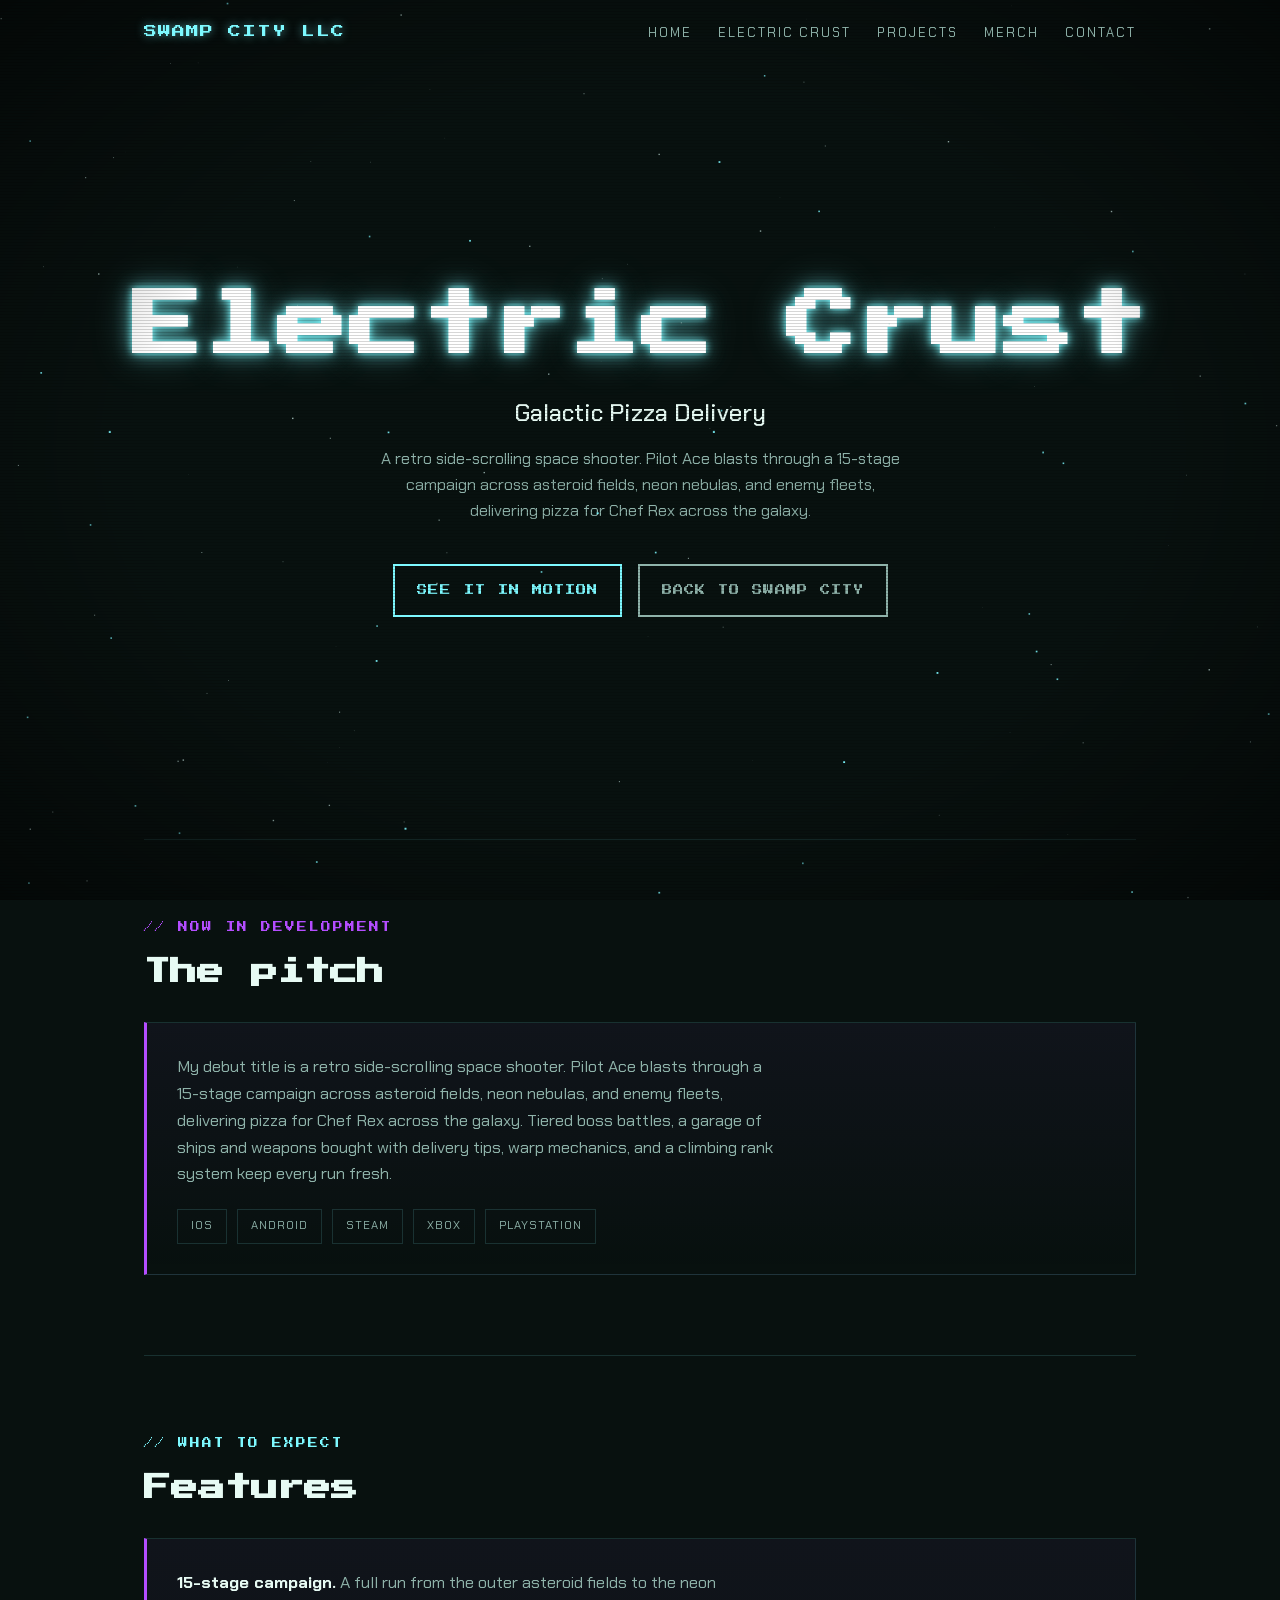
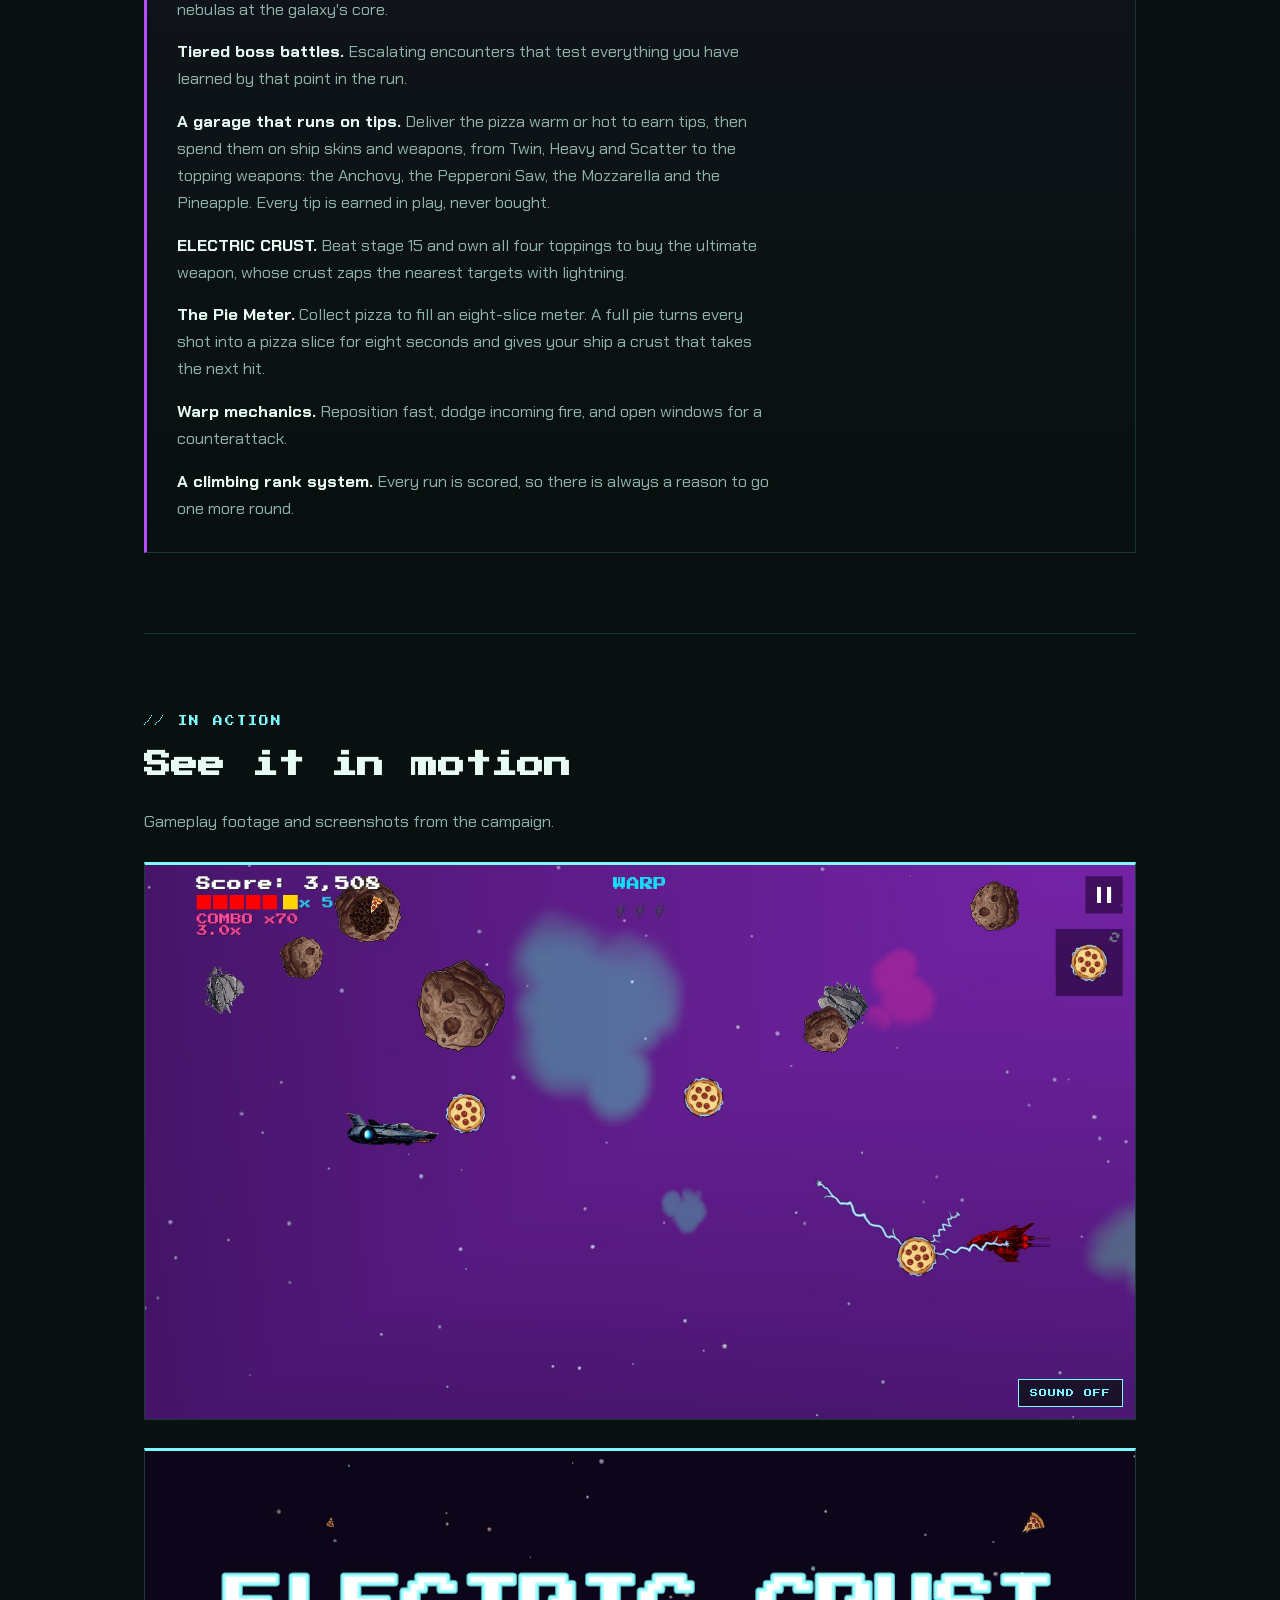
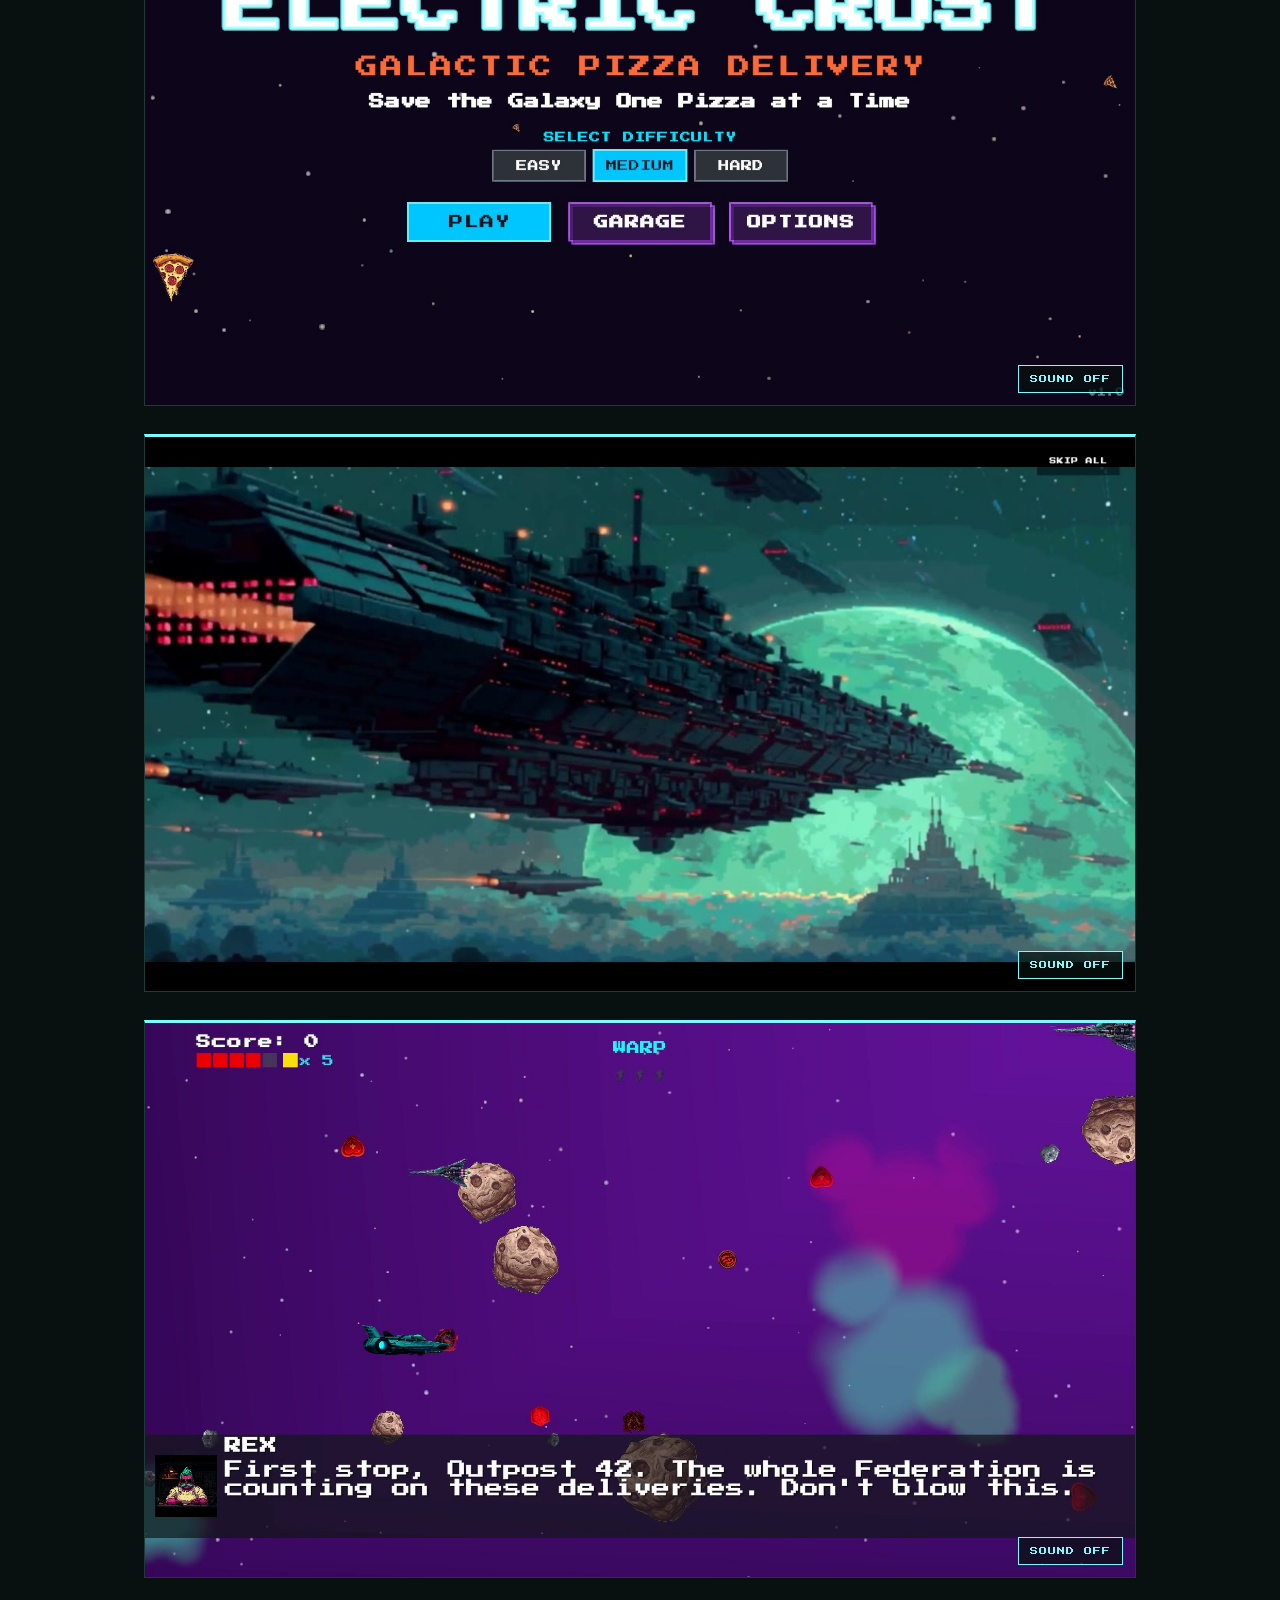
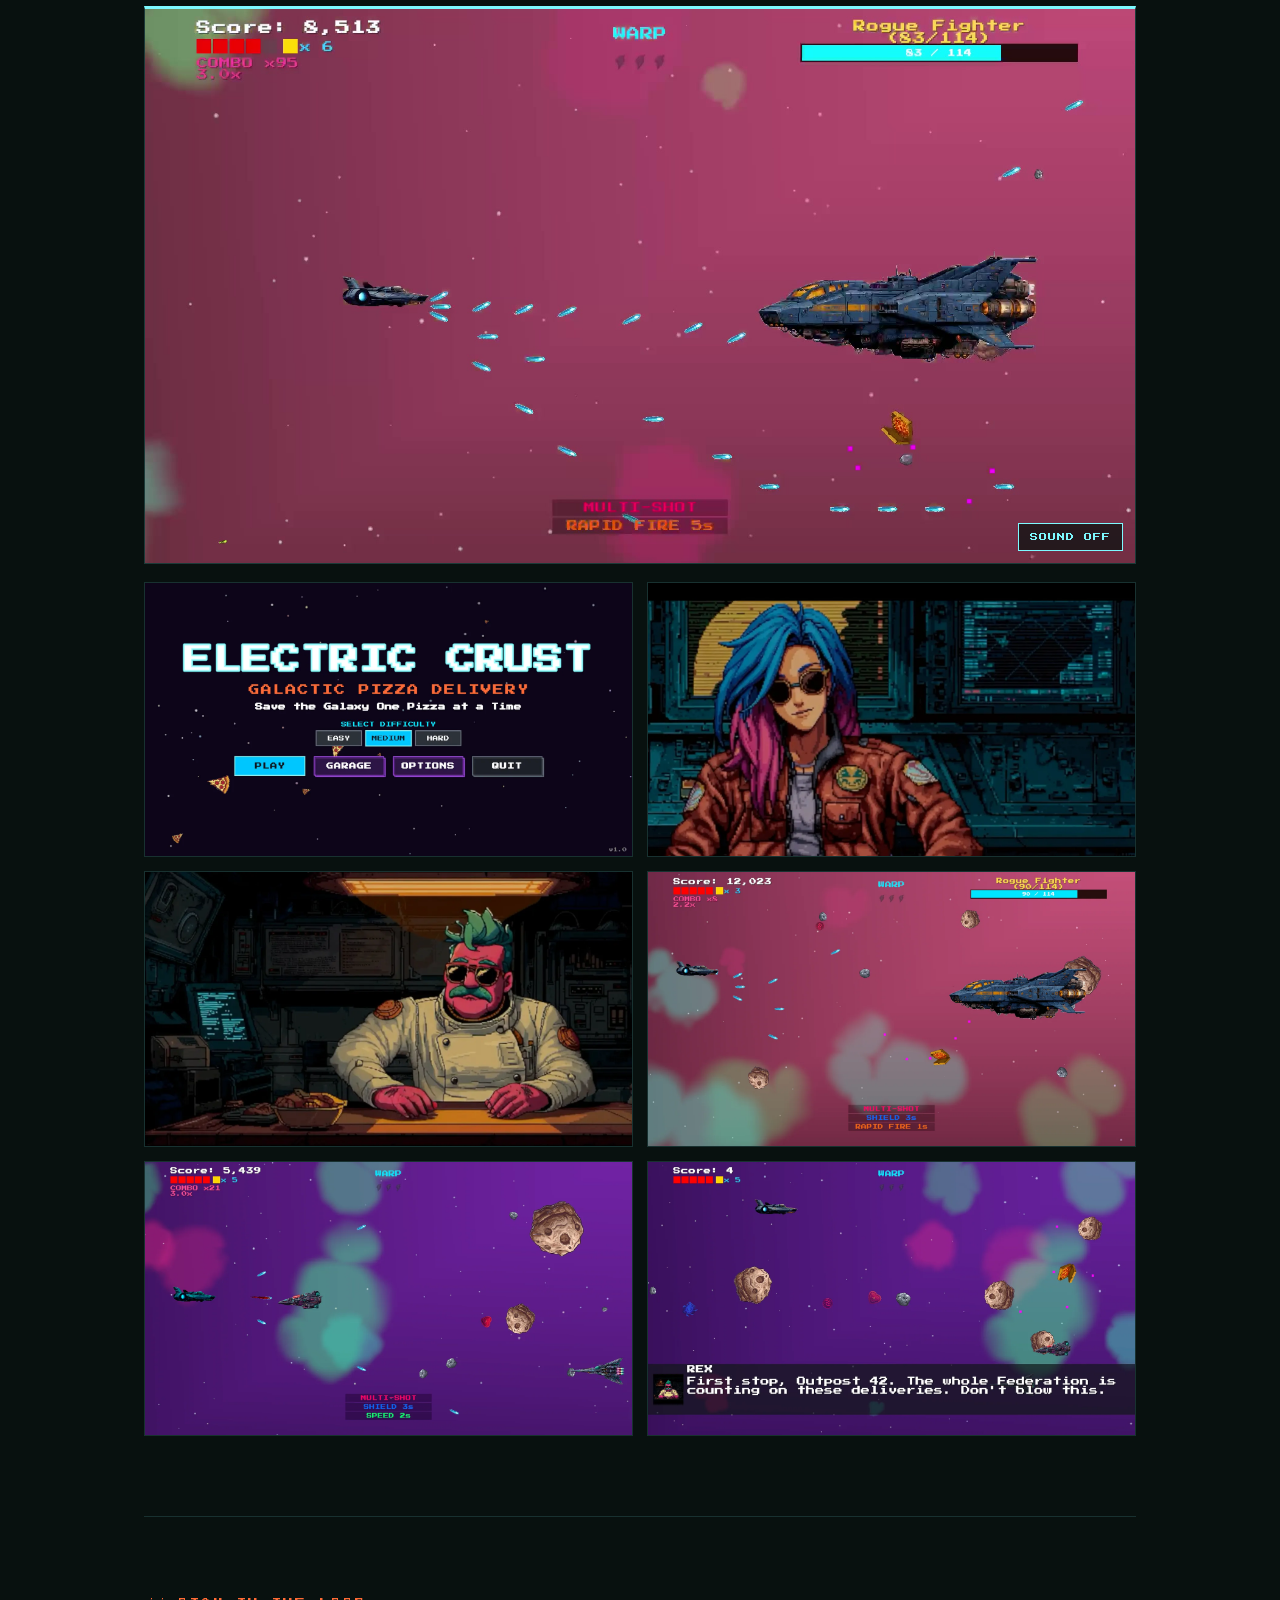
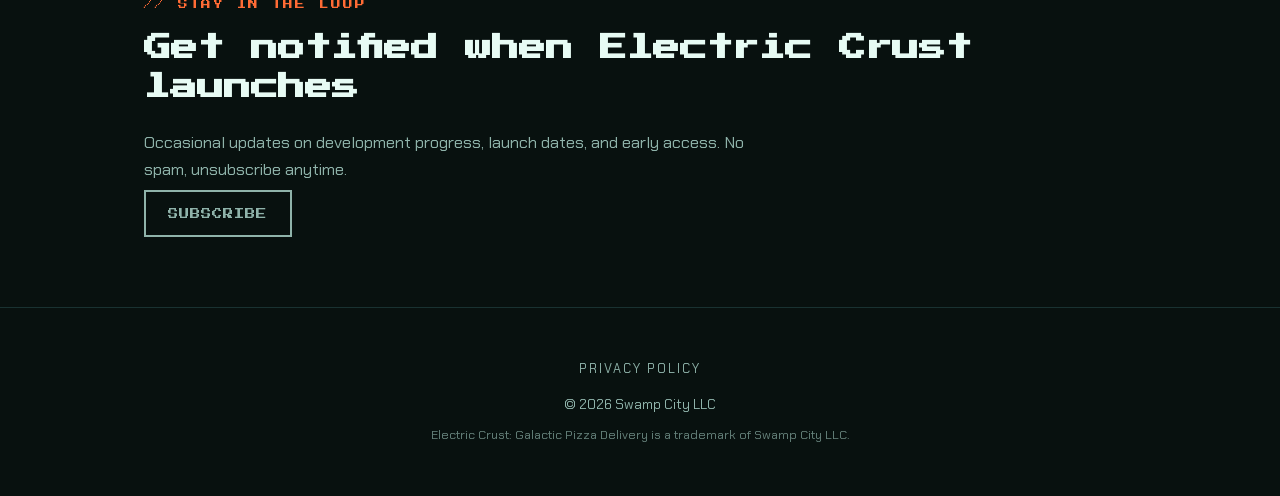
==== commit 77890fac: "feat: the November 2026 trailer and the garage update across the site Home and the Electric Crust pa" ====
--- a/electric-crust/index.html
+++ b/electric-crust/index.html
@@ -62,7 +62,7 @@
       <p class="eyebrow purple">// Now in development</p>
       <h2>The pitch</h2>
       <div class="game">
-        <p>My debut title is a retro side-scrolling space shooter. Pilot Ace blasts through a 15-stage campaign across asteroid fields, neon nebulas, and enemy fleets, delivering pizza for Chef Rex across the galaxy. Tiered boss battles, warp mechanics, and a climbing rank system keep every run fresh.</p>
+        <p>My debut title is a retro side-scrolling space shooter. Pilot Ace blasts through a 15-stage campaign across asteroid fields, neon nebulas, and enemy fleets, delivering pizza for Chef Rex across the galaxy. Tiered boss battles, a garage of ships and weapons bought with delivery tips, warp mechanics, and a climbing rank system keep every run fresh.</p>
         <div class="platforms">
           <span class="chip">iOS</span>
           <span class="chip">Android</span>
@@ -79,6 +79,9 @@
       <div class="game">
         <p><strong style="color:var(--ink)">15-stage campaign.</strong> A full run from the outer asteroid fields to the neon nebulas at the galaxy's core.</p>
         <p><strong style="color:var(--ink)">Tiered boss battles.</strong> Escalating encounters that test everything you have learned by that point in the run.</p>
+        <p><strong style="color:var(--ink)">A garage that runs on tips.</strong> Deliver the pizza warm or hot to earn tips, then spend them on ship skins and weapons, from Twin, Heavy and Scatter to the topping weapons: the Anchovy, the Pepperoni Saw, the Mozzarella and the Pineapple. Every tip is earned in play, never bought.</p>
+        <p><strong style="color:var(--ink)">ELECTRIC CRUST.</strong> Beat stage 15 and own all four toppings to buy the ultimate weapon, whose crust zaps the nearest targets with lightning.</p>
+        <p><strong style="color:var(--ink)">The Pie Meter.</strong> Collect pizza to fill an eight-slice meter. A full pie turns every shot into a pizza slice for eight seconds and gives your ship a crust that takes the next hit.</p>
         <p><strong style="color:var(--ink)">Warp mechanics.</strong> Reposition fast, dodge incoming fire, and open windows for a counterattack.</p>
         <p><strong style="color:var(--ink)">A climbing rank system.</strong> Every run is scored, so there is always a reason to go one more round.</p>
       </div>
@@ -90,6 +93,13 @@
       <p>Gameplay footage and screenshots from the campaign.</p>
 
       <!-- FEATURED VIDEOS -->
+      <div class="video-frame">
+        <video class="reel" muted loop playsinline preload="none" poster="/media/Trailer-2026-11-poster.jpg">
+          <source src="/media/Trailer-2026-11.mp4" type="video/mp4" />
+        </video>
+        <button class="sound-toggle" type="button" aria-label="Turn sound on">Sound off</button>
+      </div>
+
       <div class="video-frame">
         <video class="reel" muted loop playsinline preload="none" poster="/media/MainMenu-poster.jpg">
           <source src="/media/MainMenu.mp4" type="video/mp4" />
@@ -120,7 +130,7 @@
 
       <!-- STILLS -->
       <div class="stills">
-        <img src="/media/shot-1.webp" alt="Main menu with difficulty selection, Easy, Medium, and Hard" loading="lazy" />
+        <img src="/media/shot-1.webp" alt="Title screen with Easy, Medium and Hard difficulty and Play, Garage, Options and Quit" loading="lazy" />
         <img src="/media/shot-2.webp" alt="Ace, the pilot, in the cockpit with blue-and-magenta hair and aviator shades" loading="lazy" />
         <img src="/media/shot-3.webp" alt="Chef Rex in his galley in a chef's coat, with shades and a teal mohawk" loading="lazy" />
         <img src="/media/shot-4.webp" alt="Ace's fighter facing the Rogue Fighter mid boss battle, health bar across the top" loading="lazy" />
